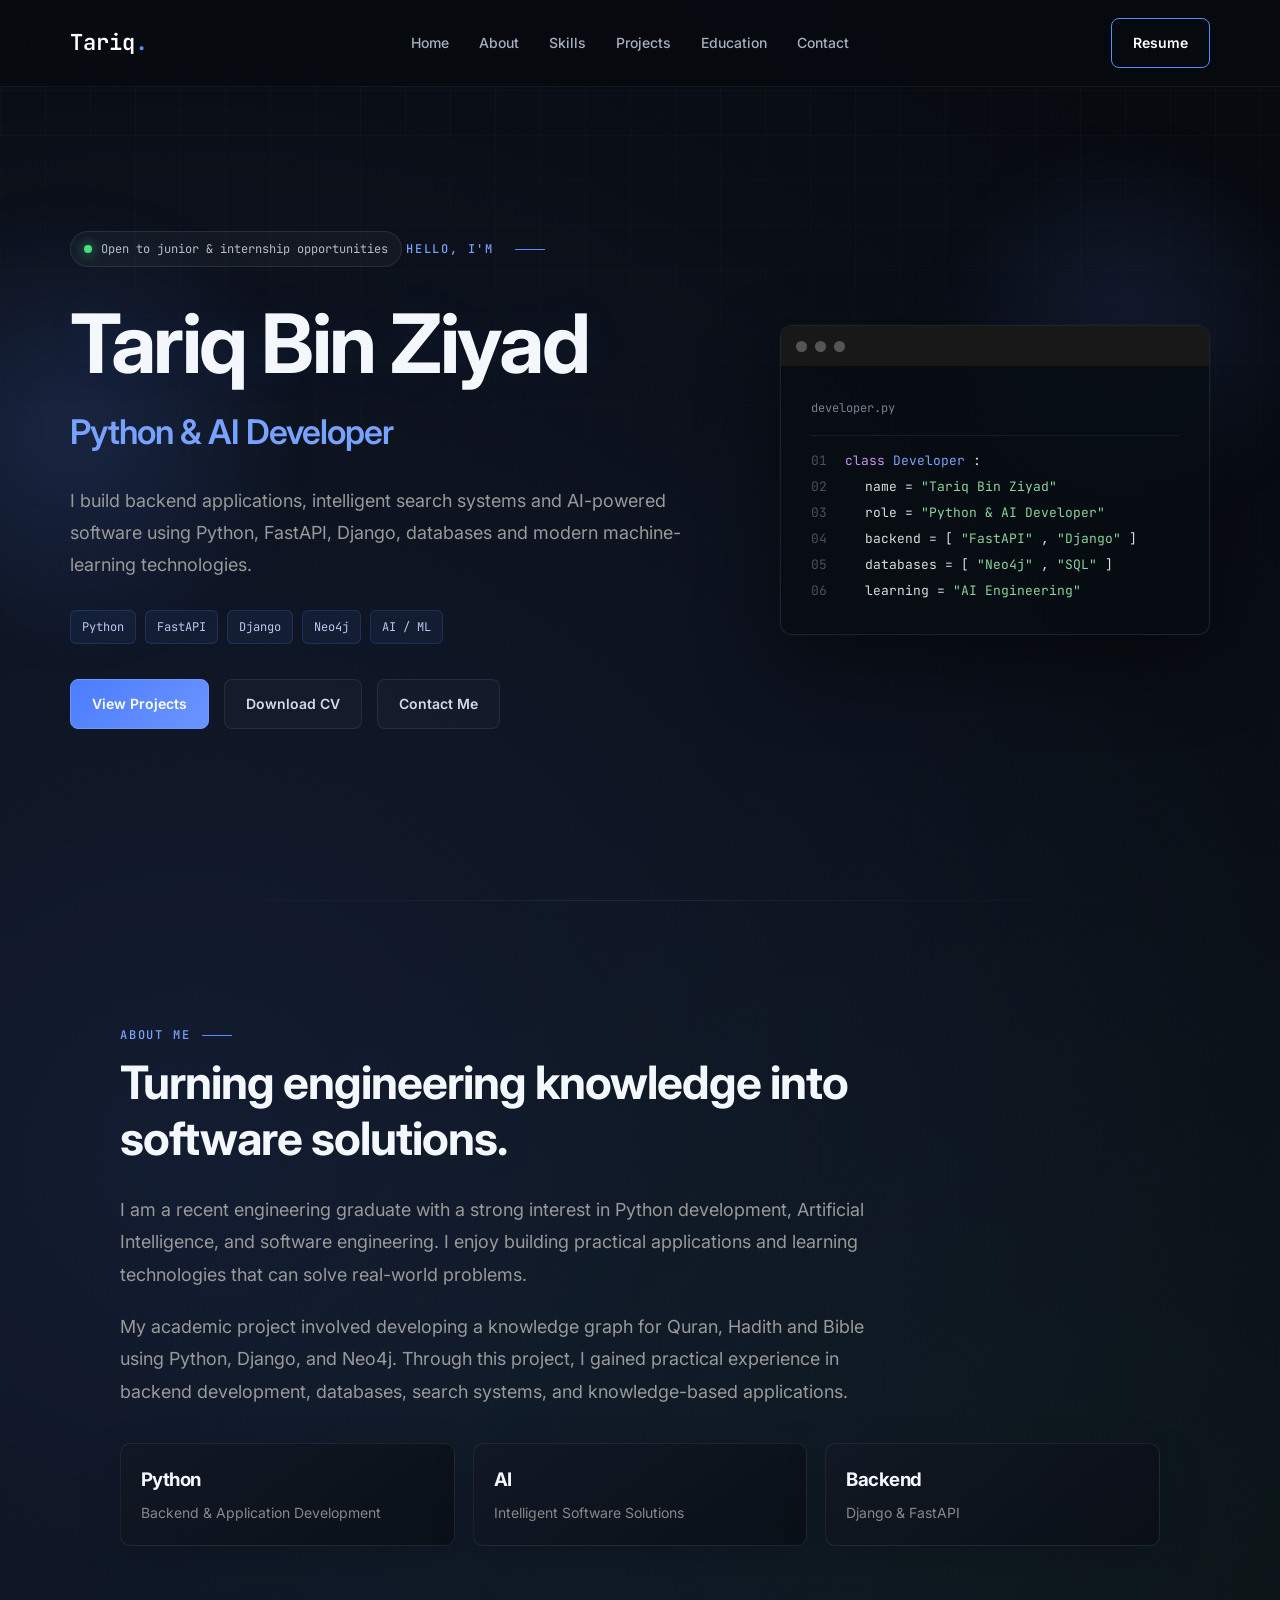
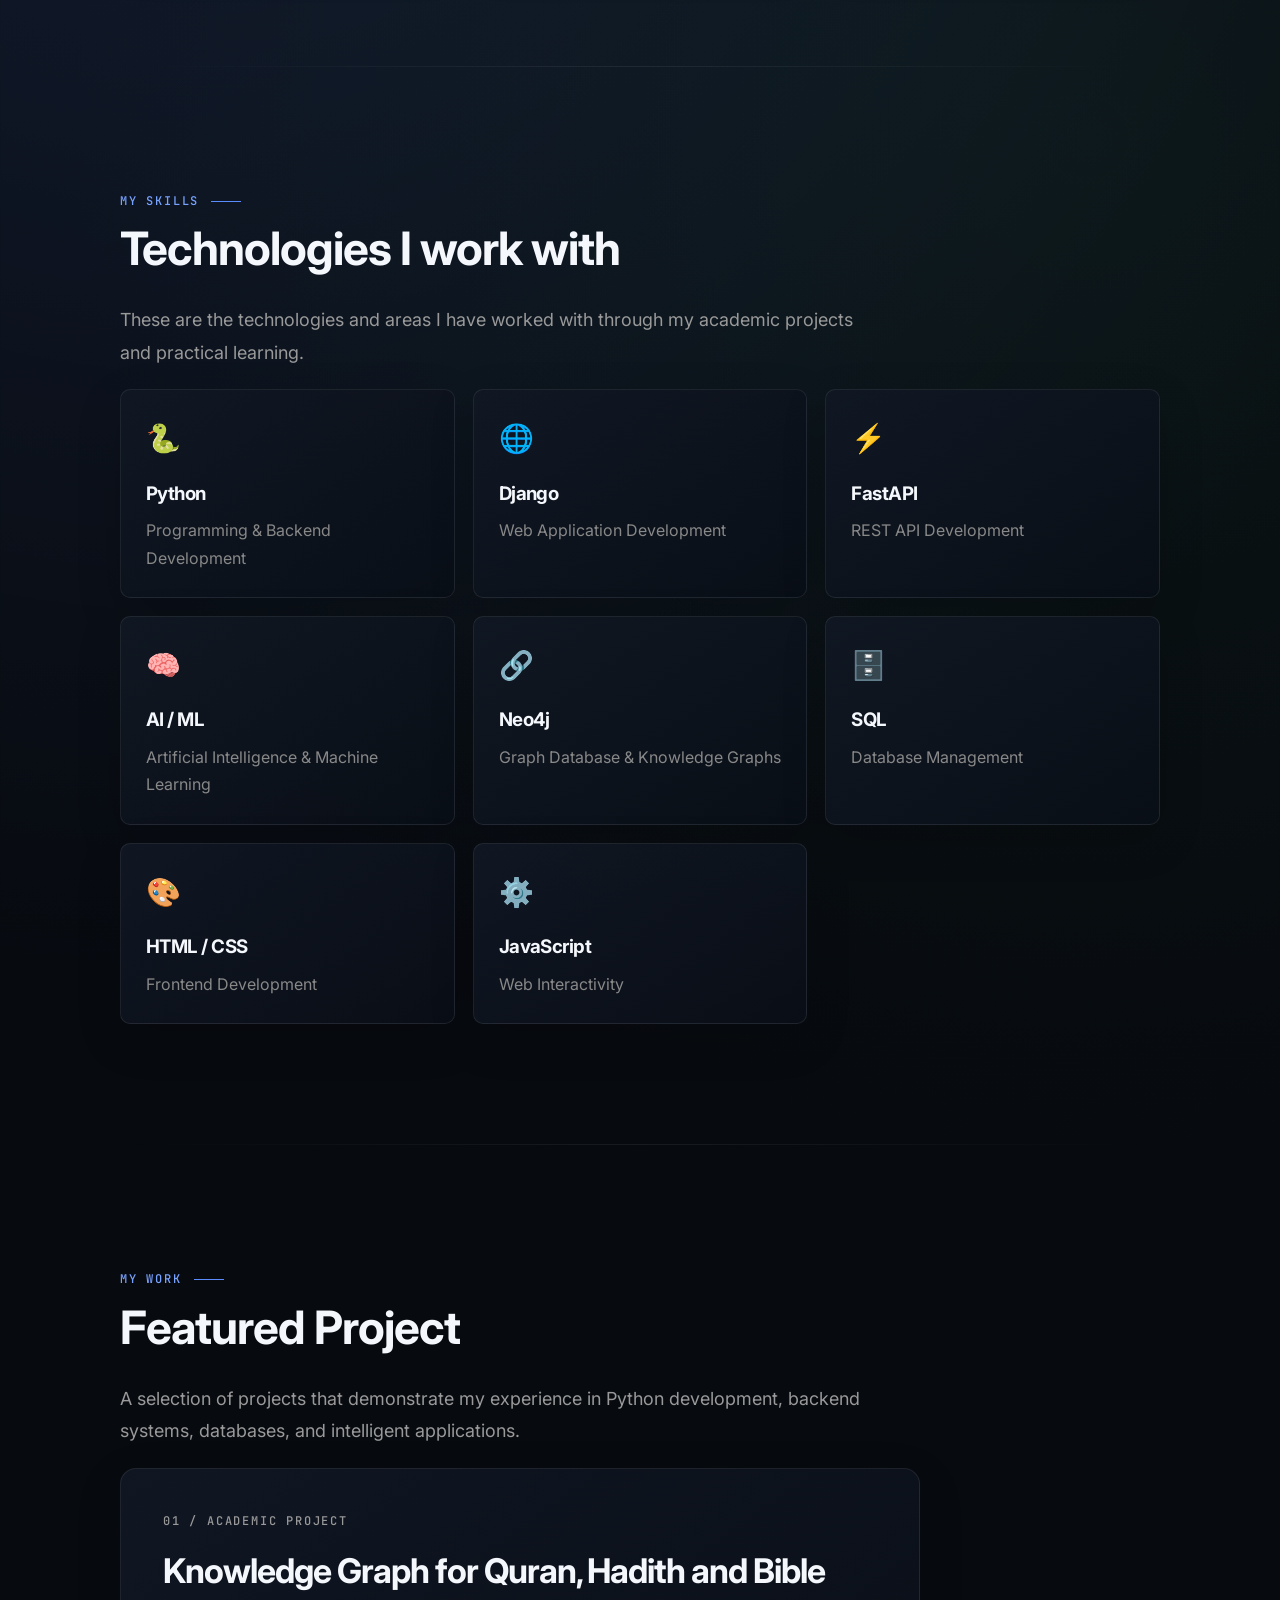
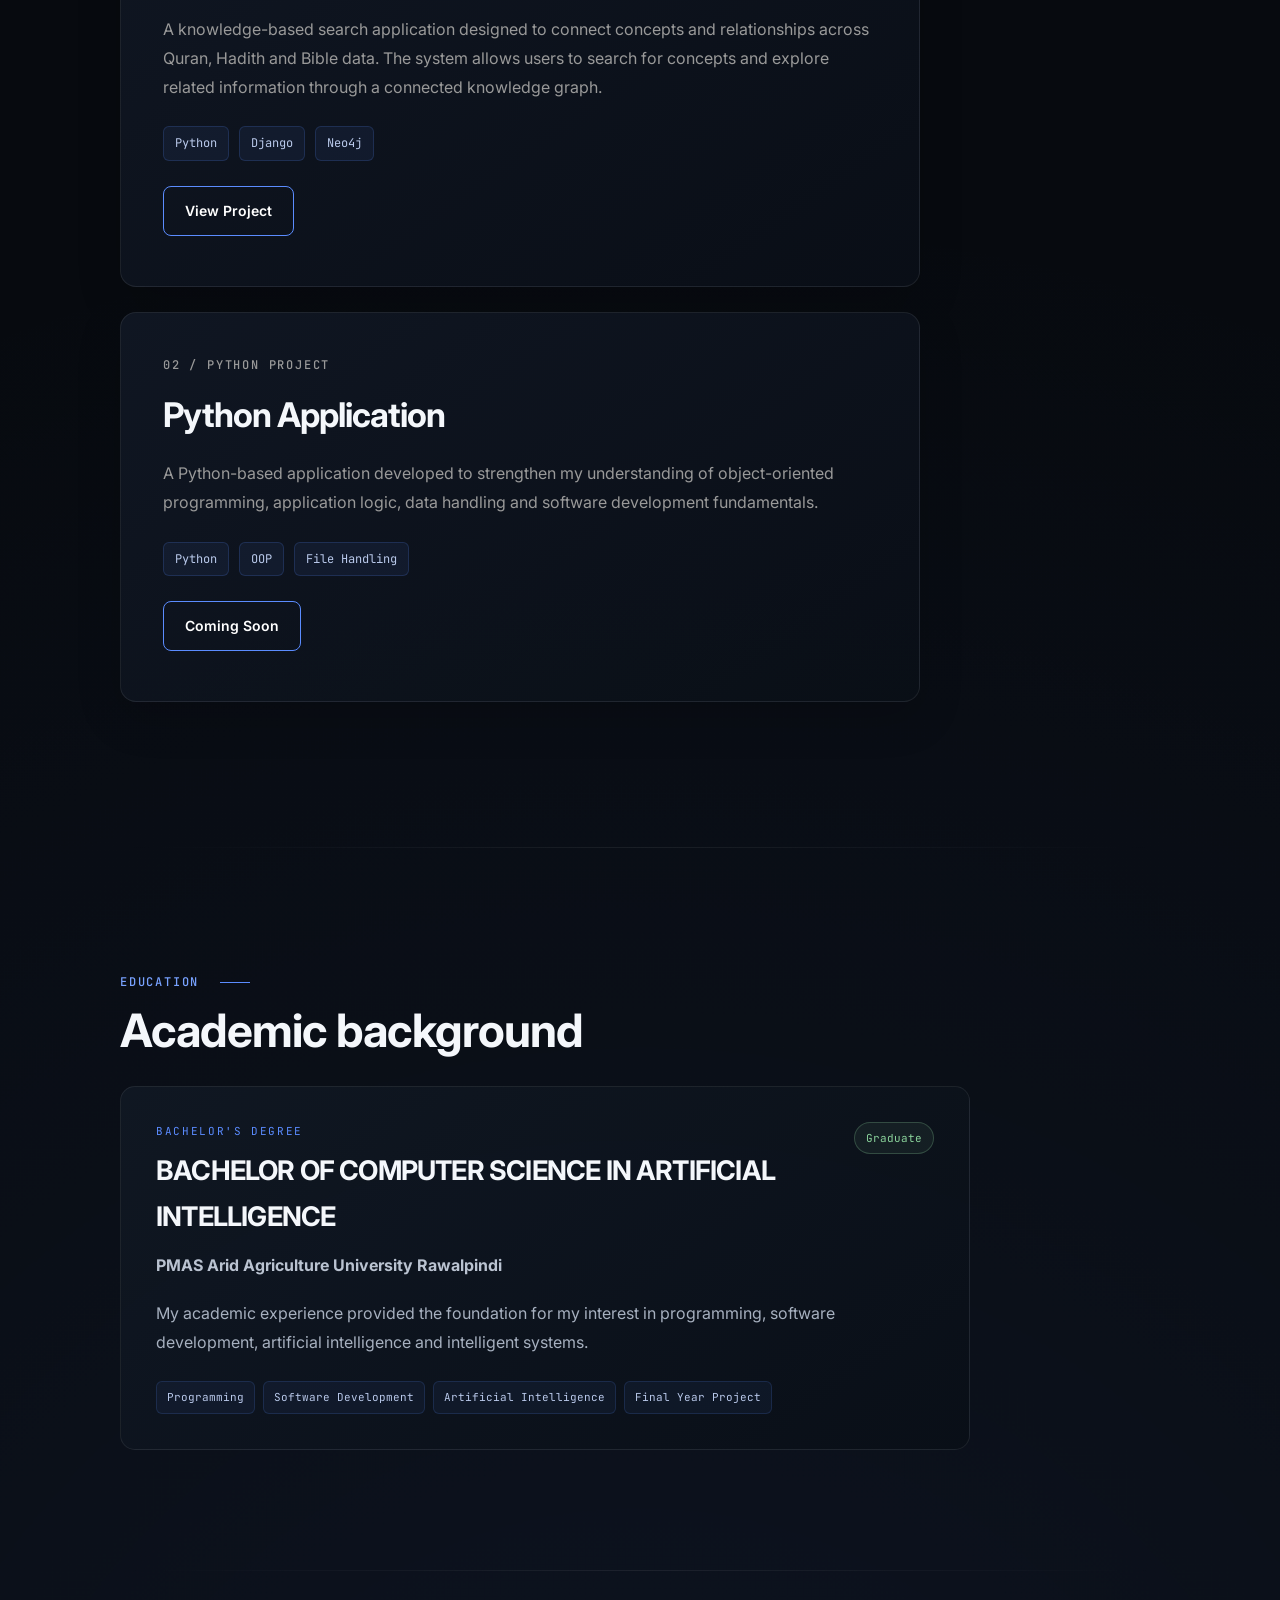
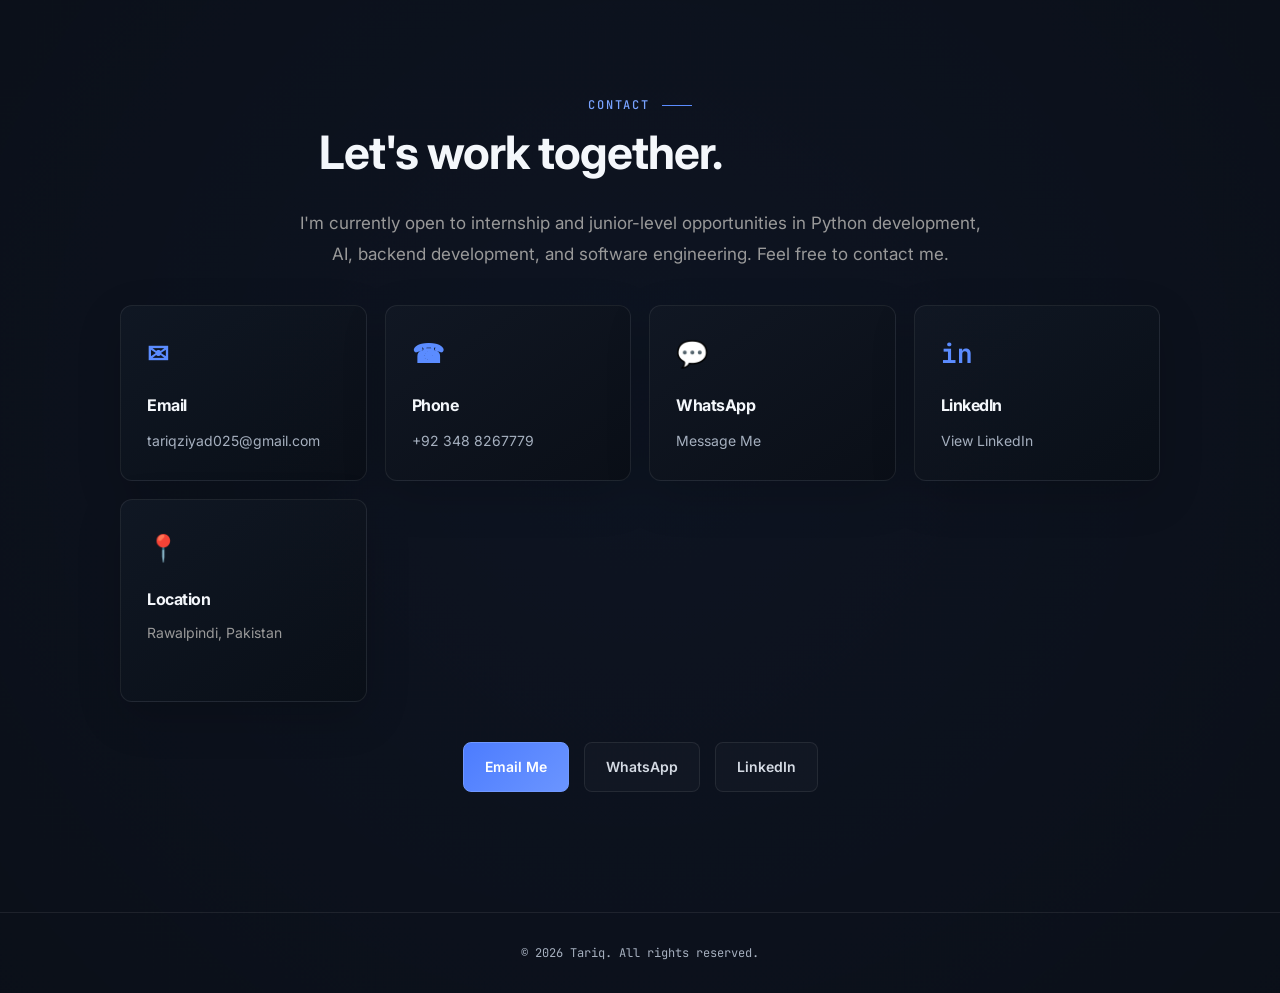
==== index.html @ c8dd40d9 "Add files via upload" ====
<!DOCTYPE html>
<html lang="en">

<head>

    <meta charset="UTF-8">

    <meta name="viewport" content="width=device-width, initial-scale=1.0">

    <title>
        Tariq Bin Ziyad | Python & AI Developer
    </title>

    <meta name="description"
        content="Portfolio of Tariq Bin Ziyad, a Python and AI developer focused on backend development, intelligent search systems, APIs and modern software solutions.">

    <meta name="keywords"
        content="Python Developer, AI Developer, FastAPI, Django, Neo4j, Machine Learning, Backend Developer">

    <meta name="author" content="Tariq Bin Ziyad">

    <link rel="icon" type="image/png" href="assets/images/ChatGPT Image Sep 21, 2026, 05_05_01 AM.png">


    <!-- Fonts -->

    <link rel="preconnect" href="https://fonts.googleapis.com">

    <link rel="preconnect" href="https://fonts.gstatic.com" crossorigin>

    <link
        href="https://fonts.googleapis.com/css2?family=Inter:wght@400;500;600;700;800&family=JetBrains+Mono:wght@400;500;600&display=swap"
        rel="stylesheet">


    <link rel="stylesheet" href="style.css">

</head>

<body>

    <!-- Navigation -->
    <header>

        <nav class="navbar">

            <a href="#home" class="logo">
                Tariq<span>.</span>
            </a>


            <ul class="nav-links">

                <li>
                    <a href="#home">Home</a>
                </li>

                <li>
                    <a href="#about">About</a>
                </li>

                <li>
                    <a href="#skills">Skills</a>
                </li>

                <li>
                    <a href="#projects">Projects</a>
                </li>

                <li>
                    <a href="#education">Education</a>
                </li>

                <li>
                    <a href="#contact">Contact</a>
                </li>

            </ul>


            <div class="nav-actions">

                <a href="assets/cv/Tariq Bin Ziyad Resume.pdf" class="nav-button desktop-cv" target="_blank">
                    Resume
                </a>


                <button class="menu-button" id="menuButton" aria-label="Open navigation menu">

                    <span></span>
                    <span></span>
                    <span></span>

                </button>

            </div>

        </nav>

    </header>


    <!-- Hero Section -->
    <!-- Hero Section -->
    <section id="home" class="hero">

        <!-- LEFT -->

        <div class="hero-content">

            <div class="availability-badge">

                <span class="status-dot"></span>

                Open to junior & internship opportunities

            </div>


            <p class="small-title">
                HELLO, I'M
            </p>


            <h1>
                Tariq Bin Ziyad
            </h1>


            <h2>
                Python & AI Developer
            </h2>


            <p class="hero-description">

                I build backend applications, intelligent search
                systems and AI-powered software using Python,
                FastAPI, Django, databases and modern
                machine-learning technologies.

            </p>


            <div class="hero-stack">

                <span>Python</span>

                <span>FastAPI</span>

                <span>Django</span>

                <span>Neo4j</span>

                <span>AI / ML</span>

            </div>


            <div class="hero-buttons">

                <a href="#projects" class="primary-button">
                    View Projects
                </a>


                <a href="assets/cv/Tariq Bin Ziyad Resume.pdf" target="_blank" class="secondary-button">
                    Download CV
                </a>


                <a href="#contact" class="secondary-button">
                    Contact Me
                </a>

            </div>

        </div>


        <!-- RIGHT -->

        <div class="hero-card">

            <div class="code-window">

                <div class="window-top">

                    <span></span>
                    <span></span>
                    <span></span>

                </div>


                <div class="code-content">

                    <div class="terminal-heading">
                        developer.py
                    </div>


                    <div class="code-line">

                        <span class="line-number">
                            01
                        </span>

                        <span>
                            <span class="purple">
                                class
                            </span>

                            <span class="blue">
                                Developer
                            </span>:
                        </span>

                    </div>


                    <div class="code-line">

                        <span class="line-number">
                            02
                        </span>

                        <span class="code-indent">

                            name =
                            <span class="green">
                                "Tariq Bin Ziyad"
                            </span>

                        </span>

                    </div>


                    <div class="code-line">

                        <span class="line-number">
                            03
                        </span>

                        <span class="code-indent">

                            role =
                            <span class="green">
                                "Python & AI Developer"
                            </span>

                        </span>

                    </div>


                    <div class="code-line">

                        <span class="line-number">
                            04
                        </span>

                        <span class="code-indent">

                            backend =
                            [
                            <span class="green">
                                "FastAPI"
                            </span>,
                            <span class="green">
                                "Django"
                            </span>
                            ]

                        </span>

                    </div>


                    <div class="code-line">

                        <span class="line-number">
                            05
                        </span>

                        <span class="code-indent">

                            databases =
                            [
                            <span class="green">
                                "Neo4j"
                            </span>,
                            <span class="green">
                                "SQL"
                            </span>
                            ]

                        </span>

                    </div>


                    <div class="code-line">

                        <span class="line-number">
                            06
                        </span>

                        <span class="code-indent">

                            learning =
                            <span class="green">
                                "AI Engineering"
                            </span>

                        </span>

                    </div>

                </div>

            </div>

        </div>

    </section>
    <!-- About Section -->
    <!-- About Section -->
    <section id="about" class="section">

        <p class="section-label">ABOUT ME</p>

        <h2 class="section-title">
            Turning engineering knowledge into software solutions.
        </h2>

        <p class="about-text">
            I am a recent engineering graduate with a strong interest in
            Python development, Artificial Intelligence, and software
            engineering. I enjoy building practical applications and
            learning technologies that can solve real-world problems.
        </p>

        <p class="about-text">
            My academic project involved developing a knowledge graph
            for Quran, Hadith and Bible using Python, Django, and Neo4j.
            Through this project, I gained practical experience in
            backend development, databases, search systems, and
            knowledge-based applications.
        </p>

        <div class="about-highlights">

            <div class="highlight">
                <h3>Python</h3>
                <p>Backend & Application Development</p>
            </div>

            <div class="highlight">
                <h3>AI</h3>
                <p>Intelligent Software Solutions</p>
            </div>

            <div class="highlight">
                <h3>Backend</h3>
                <p>Django & FastAPI</p>
            </div>

        </div>

    </section>

    <!-- Skills Section -->
    <!-- Skills Section -->
    <section id="skills" class="section">

        <p class="section-label">MY SKILLS</p>

        <h2 class="section-title">
            Technologies I work with
        </h2>

        <p class="about-text">
            These are the technologies and areas I have worked with
            through my academic projects and practical learning.
        </p>

        <div class="skills-container">

            <div class="skill-card">
                <div class="skill-icon">🐍</div>
                <h3>Python</h3>
                <p>Programming & Backend Development</p>
            </div>

            <div class="skill-card">
                <div class="skill-icon">🌐</div>
                <h3>Django</h3>
                <p>Web Application Development</p>
            </div>

            <div class="skill-card">
                <div class="skill-icon">⚡</div>
                <h3>FastAPI</h3>
                <p>REST API Development</p>
            </div>

            <div class="skill-card">
                <div class="skill-icon">🧠</div>
                <h3>AI / ML</h3>
                <p>Artificial Intelligence & Machine Learning</p>
            </div>

            <div class="skill-card">
                <div class="skill-icon">🔗</div>
                <h3>Neo4j</h3>
                <p>Graph Database & Knowledge Graphs</p>
            </div>

            <div class="skill-card">
                <div class="skill-icon">🗄️</div>
                <h3>SQL</h3>
                <p>Database Management</p>
            </div>

            <div class="skill-card">
                <div class="skill-icon">🎨</div>
                <h3>HTML / CSS</h3>
                <p>Frontend Development</p>
            </div>

            <div class="skill-card">
                <div class="skill-icon">⚙️</div>
                <h3>JavaScript</h3>
                <p>Web Interactivity</p>
            </div>

        </div>

    </section>

    <!-- Projects Section -->
    <!-- Projects Section -->
    <section id="projects" class="section">

        <p class="section-label">MY WORK</p>

        <h2 class="section-title">
            Featured Project
        </h2>

        <p class="about-text">
            A selection of projects that demonstrate my experience in
            Python development, backend systems, databases, and
            intelligent applications.
        </p>


        <!-- Project 01 -->
        <div class="project-card">

            <div class="project-info">

                <p class="project-number">01 / ACADEMIC PROJECT</p>

                <h3>
                    Knowledge Graph for Quran,
                    Hadith and Bible
                </h3>

                <p>
                    A knowledge-based search application designed to
                    connect concepts and relationships across Quran,
                    Hadith and Bible data. The system allows users to
                    search for concepts and explore related information
                    through a connected knowledge graph.
                </p>

                <div class="project-tech">

                    <span>Python</span>
                    <span>Django</span>
                    <span>Neo4j</span>

                </div>

                <div class="project-buttons">

                    <a href="knowledge-graph.html" class="project-link">
                        View Project
                    </a>

                </div>

            </div>

        </div>


        <!-- Project 02 -->
        <div class="project-card">

            <div class="project-info">

                <p class="project-number">
                    02 / PYTHON PROJECT
                </p>


                <h3>
                    Python Application
                </h3>


                <p>

                    A Python-based application developed to strengthen
                    my understanding of object-oriented programming,
                    application logic, data handling and software
                    development fundamentals.

                </p>


                <div class="project-tech">

                    <span>Python</span>

                    <span>OOP</span>

                    <span>File Handling</span>

                </div>


                <div class="project-buttons">

                    <a href="#" class="project-link">
                        Coming Soon
                    </a>

                </div>

            </div>

        </div>

    </section>
    <section id="education" class="section">

        <p class="section-label">
            EDUCATION
        </p>


        <h2 class="section-title">
            Academic background
        </h2>


        <div class="education-card">

            <div class="education-top">

                <div>

                    <p class="education-type">
                        BACHELOR'S DEGREE
                    </p>

                    <h3>
                        BACHELOR OF COMPUTER SCIENCE IN ARTIFICIAL INTELLIGENCE
                    </h3>

                </div>


                <span class="education-status">
                    Graduate
                </span>

            </div>


            <h4>
                PMAS Arid Agriculture University Rawalpindi
            </h4>


            <p>

                My academic experience provided the foundation
                for my interest in programming, software development,
                artificial intelligence and intelligent systems.

            </p>


            <div class="education-tags">

                <span>Programming</span>

                <span>Software Development</span>

                <span>Artificial Intelligence</span>

                <span>Final Year Project</span>

            </div>

        </div>

    </section>
    <!-- Contact Section -->
    <!-- =========================
     CONTACT SECTION
========================= -->

    <section id="contact" class="section contact-section">

        <p class="section-label">CONTACT</p>

        <h2 class="section-title">
            Let's work together.
        </h2>

        <p class="contact-intro">
            I'm currently open to internship and junior-level opportunities
            in Python development, AI, backend development, and software engineering.
            Feel free to contact me.
        </p>


        <div class="contact-grid">

            <!-- Email -->
            <div class="contact-card">

                <div class="contact-icon">✉</div>

                <h3>Email</h3>

                <a href="mailto:tariqziyad025@gmail.com">
                    tariqziyad025@gmail.com
                </a>

            </div>


            <!-- Phone -->
            <div class="contact-card">

                <div class="contact-icon">☎</div>

                <h3>Phone</h3>

                <a href="tel:+923488267779">
                    +92 348 8267779
                </a>

            </div>


            <!-- WhatsApp -->
            <div class="contact-card">

                <div class="contact-icon">💬</div>

                <h3>WhatsApp</h3>

                <a href="https://wa.me/923488267779" target="_blank" rel="noopener noreferrer">
                    Message Me
                </a>

            </div>


            <!-- LinkedIn -->
            <div class="contact-card">

                <div class="contact-icon">in</div>

                <h3>LinkedIn</h3>

                <a href="https://www.linkedin.com/in/tariq-bin-ziyad-a2261b283" target="_blank"
                    rel="noopener noreferrer">
                    View LinkedIn
                </a>

            </div>


            <!-- Location -->
            <div class="contact-card">

                <div class="contact-icon">📍</div>

                <h3>Location</h3>

                <p>
                    Rawalpindi, Pakistan
                </p>

            </div>

        </div>


        <div class="contact-buttons">

            <a href="mailto:tariqziyad025@gmail.com" class="primary-button">
                Email Me
            </a>


            <a href="https://wa.me/923488267779" target="_blank" rel="noopener noreferrer" class="secondary-button">
                WhatsApp
            </a>


            <a href="https://www.linkedin.com/in/tariq-bin-ziyad-a2261b283" target="_blank" rel="noopener noreferrer"
                class="secondary-button">
                LinkedIn
            </a>

        </div>

    </section>

    <!-- Footer -->
    <footer>
        <p>© 2026 Tariq. All rights reserved.</p>
    </footer>


    <script src="script.js"></script>

</body>

</html>
---- style.css ----
* {
    margin: 0;
    padding: 0;
    box-sizing: border-box;
}

html {
    scroll-behavior: smooth;
}

body {
    font-family: Arial, Helvetica, sans-serif;
    background: #080808;
    color: #ffffff;
    line-height: 1.6;
}


/* =========================
   NAVBAR
========================= */

header {
    width: 100%;
    position: fixed;
    top: 0;
    left: 0;
    z-index: 1000;
    background: rgba(8, 8, 8, 0.9);
    backdrop-filter: blur(10px);
}

.navbar {
    max-width: 1200px;
    margin: auto;
    padding: 20px 30px;

    display: flex;
    align-items: center;
    justify-content: space-between;
}

.logo {
    color: white;
    text-decoration: none;
    font-size: 25px;
    font-weight: bold;
}

.logo span {
    color: #5b8cff;
}

.nav-links {
    list-style: none;
    display: flex;
    gap: 30px;
}

.nav-links a {
    color: #bbbbbb;
    text-decoration: none;
    transition: 0.3s;
}

.nav-links a:hover {
    color: white;
}

.nav-button {
    text-decoration: none;
    color: white;
    border: 1px solid #5b8cff;
    padding: 9px 18px;
    border-radius: 6px;
}


/* =========================
   HERO
========================= */

.hero {
    min-height: 100vh;
    max-width: 1200px;
    margin: auto;

    padding: 150px 30px 80px;

    display: flex;
    align-items: center;
    justify-content: space-between;
    gap: 70px;
}

.hero-content {
    max-width: 600px;
}

.small-title {
    color: #5b8cff;
    font-size: 14px;
    letter-spacing: 3px;
    margin-bottom: 15px;
}

.hero h1 {
    font-size: 75px;
    line-height: 1;
    margin-bottom: 10px;
}

.hero h2 {
    font-size: 32px;
    color: #bbbbbb;
    margin-bottom: 25px;
}

.hero-description {
    color: #999999;
    font-size: 18px;
    max-width: 550px;
}

.hero-buttons {
    margin-top: 35px;
    display: flex;
    gap: 15px;
}

.primary-button,
.secondary-button {
    display: inline-block;
    text-decoration: none;
    padding: 12px 22px;
    border-radius: 6px;
    transition: 0.3s;
}

.primary-button {
    background: #5b8cff;
    color: white;
}

.primary-button:hover {
    transform: translateY(-3px);
}

.secondary-button {
    border: 1px solid #444;
    color: white;
}

.secondary-button:hover {
    border-color: #5b8cff;
}


/* =========================
   CODE CARD
========================= */

.hero-card {
    width: 430px;
}

.code-window {
    background: #111111;
    border: 1px solid #292929;
    border-radius: 12px;
    overflow: hidden;
    box-shadow: 0 20px 60px rgba(0, 0, 0, 0.5);
}

.window-top {
    height: 40px;
    background: #181818;

    display: flex;
    align-items: center;
    gap: 8px;
    padding-left: 15px;
}

.window-top span {
    width: 11px;
    height: 11px;
    border-radius: 50%;
    background: #555;
}

.code-content {
    padding: 30px;
    font-family: Consolas, monospace;
    font-size: 15px;
    color: #ddd;
}

.indent {
    margin-left: 25px;
}

.indent2 {
    margin-left: 50px;
}

.purple {
    color: #c084fc;
}

.green {
    color: #86efac;
}


/* =========================
   SECTIONS
========================= */

.section {
    max-width: 1000px;
    margin: auto;
    padding: 110px 30px;
}

.section-label {
    color: #5b8cff;
    font-size: 13px;
    letter-spacing: 3px;
    margin-bottom: 10px;
}

.section-title {
    font-size: 40px;
    margin-bottom: 25px;
}

.about-text {
    max-width: 750px;
    color: #999999;
    font-size: 18px;
}


/* =========================
   SKILLS
========================= */

.skills-container {
    display: grid;
    grid-template-columns: repeat(3, 1fr);
    gap: 18px;
}

.skill-card {
    background: #111111;
    border: 1px solid #252525;
    padding: 25px;
    border-radius: 10px;
    transition: 0.3s;
}

.skill-card:hover {
    transform: translateY(-5px);
    border-color: #5b8cff;
}

.skill-card h3 {
    margin-bottom: 8px;
}

.skill-card p {
    color: #888888;
}


/* =========================
   PROJECT
========================= */

.project-card {
    background: #111111;
    border: 1px solid #292929;
    border-radius: 12px;
    padding: 40px;
    max-width: 800px;
}

.project-number {
    color: #5b8cff;
    font-size: 14px;
}

.project-card h3 {
    font-size: 30px;
    margin: 10px 0 15px;
}

.project-card p {
    color: #999999;
}

.project-tech {
    margin-top: 25px;
    display: flex;
    gap: 10px;
    flex-wrap: wrap;
}

.project-tech span {
    border: 1px solid #333;
    padding: 5px 12px;
    border-radius: 20px;
    font-size: 13px;
    color: #bbb;
}


/* =========================
   CONTACT
========================= */

.contact-section {
    text-align: center;
}

.contact-section p:not(.section-label) {
    color: #999999;
    margin-bottom: 30px;
}


/* =========================
   FOOTER
========================= */

footer {
    text-align: center;
    padding: 30px;
    border-top: 1px solid #222;
    color: #666;
}


/* =========================
   MOBILE
========================= */

@media (max-width: 800px) {

    .nav-links {
        display: none;
    }

    .hero {
        flex-direction: column;
        text-align: center;
    }

    .hero-buttons {
        justify-content: center;
    }

    .hero h1 {
        font-size: 55px;
    }

    .hero h2 {
        font-size: 25px;
    }

    .hero-card {
        width: 100%;
        max-width: 430px;
    }

    .skills-container {
        grid-template-columns: 1fr;
    }

    .section-title {
        font-size: 32px;
    }
}

/* =========================
   ABOUT HIGHLIGHTS
========================= */

.about-text {
    margin-bottom: 20px;
}

.about-highlights {
    display: grid;
    grid-template-columns: repeat(3, 1fr);
    gap: 18px;
    margin-top: 35px;
}

.highlight {
    padding: 20px;
    background: #111111;
    border: 1px solid #252525;
    border-radius: 10px;
}

.highlight h3 {
    margin-bottom: 5px;
}

.highlight p {
    color: #888888;
    font-size: 14px;
}


/* Mobile */

@media (max-width: 800px) {

    .about-highlights {
        grid-template-columns: 1fr;
    }

}

/* =========================
   SKILL ICON
========================= */

.skill-icon {
    font-size: 28px;
    margin-bottom: 15px;
}

/* =========================
   PROJECT BUTTONS
========================= */

.project-buttons {
    margin-top: 25px;
}

.project-link {
    display: inline-block;
    text-decoration: none;
    color: white;
    border: 1px solid #5b8cff;
    padding: 9px 18px;
    border-radius: 6px;
    transition: 0.3s;
}

.project-link:hover {
    background: #5b8cff;
}

.project-card {
    margin-bottom: 25px;
}

/* =========================
   FIGMA PROJECT
========================= */

.figma-project {
    margin-top: 35px;
}

.figma-preview {
    width: 100%;
    margin-top: 35px;
    background: #0c0c0c;
    border: 1px solid #292929;
    border-radius: 16px;
    padding: 12px;
    overflow: hidden;
}

.figma-preview iframe {
    width: 100%;
    height: 650px;
    border: none;
    border-radius: 12px;
    background: #111;
}

.figma-project .project-link {
    display: inline-block;
    margin-top: 25px;
}


/* Tablet */

@media (max-width: 900px) {

    .figma-preview iframe {
        height: 550px;
    }

}


/* Mobile */

@media (max-width: 600px) {

    .figma-preview {
        padding: 6px;
    }

    .figma-preview iframe {
        height: 500px;
    }

}

/* ==========================================================
   KNOWLEDGE GRAPH PROJECT DETAIL PAGE
========================================================== */


/* =========================
   PROJECT HERO
========================= */

.project-detail-hero {
    min-height: 80vh;

    display: flex;
    align-items: center;

    padding: 150px 30px 80px;

    background:
        radial-gradient(circle at 80% 20%,
            rgba(91, 140, 255, 0.12),
            transparent 35%);
}


.project-detail-container {
    width: 100%;
    max-width: 1100px;
    margin: auto;
}


.project-detail-hero h1 {
    max-width: 900px;

    font-size: clamp(45px, 7vw, 80px);

    line-height: 1.05;

    margin-bottom: 25px;
}


.project-detail-hero h1 span {
    color: #5b8cff;
}


.project-hero-description {
    max-width: 750px;

    color: #999;

    font-size: 19px;

    margin-bottom: 30px;
}


.project-hero-tech {
    margin-bottom: 35px;
}



/* =========================
   PROJECT SECTIONS
========================= */

.project-detail-section {
    max-width: 1100px;
}


.project-description p {
    color: #aaa;

    font-size: 17px;

    margin-bottom: 20px;
}


.project-description strong {
    color: white;
}



/* =========================
   OVERVIEW
========================= */

.project-overview-grid {

    display: grid;

    grid-template-columns: 1.5fr 1fr;

    gap: 60px;

    align-items: start;
}


.project-stat-container {

    display: grid;

    grid-template-columns: repeat(2, 1fr);

    gap: 15px;
}


.project-stat {

    background: #111;

    border: 1px solid #292929;

    border-radius: 12px;

    padding: 25px;

    text-align: center;
}


.project-stat h3 {

    color: #5b8cff;

    font-size: 26px;

    margin-bottom: 5px;
}


.project-stat p {

    color: #888;

    font-size: 13px;
}



/* =========================
   PROBLEM
========================= */

.problem-card {

    max-width: 850px;

    padding: 35px;

    background: #111;

    border-left: 3px solid #5b8cff;

    border-radius: 10px;
}


.problem-card p {

    color: #aaa;

    font-size: 18px;

    line-height: 1.8;
}



/* =========================
   FEATURES
========================= */

.feature-grid {

    display: grid;

    grid-template-columns: repeat(3, 1fr);

    gap: 20px;
}


.feature-card {

    min-height: 210px;

    padding: 25px;

    border-radius: 12px;

    background: #111;

    border: 1px solid #292929;

    transition: 0.3s;
}


.feature-card:hover {

    transform: translateY(-5px);

    border-color: #5b8cff;
}


.feature-number {

    color: #5b8cff;

    font-size: 13px;

    letter-spacing: 2px;

    margin-bottom: 25px;
}


.feature-card h3 {

    margin-bottom: 10px;

    font-size: 20px;
}


.feature-card p {

    color: #888;

    font-size: 15px;
}



/* =========================
   WORKFLOW
========================= */

.workflow {

    max-width: 750px;

    margin-top: 40px;
}


.workflow-item {

    display: flex;

    gap: 25px;

    align-items: flex-start;

    padding: 25px;

    border-radius: 12px;

    background: #111;

    border: 1px solid #292929;
}


.workflow-item>span {

    color: #5b8cff;

    font-family: Consolas, monospace;

    font-size: 15px;
}


.workflow-item h3 {

    margin-bottom: 6px;
}


.workflow-item p {

    color: #888;
}


.workflow-arrow {

    padding: 10px 0;

    margin-left: 32px;

    color: #5b8cff;

    font-size: 25px;
}



/* =========================
   TECHNOLOGY
========================= */

.technology-grid {

    display: grid;

    grid-template-columns: repeat(4, 1fr);

    gap: 15px;
}


.technology-card {

    padding: 25px;

    border-radius: 10px;

    background: #111;

    border: 1px solid #292929;

    transition: 0.3s;
}


.technology-card:hover {

    border-color: #5b8cff;

    transform: translateY(-4px);
}


.technology-card h3 {

    margin-bottom: 8px;
}


.technology-card p {

    color: #777;

    font-size: 14px;
}



/* =========================
   ARCHITECTURE
========================= */

.architecture-container {

    max-width: 850px;

    margin-top: 40px;

    text-align: center;
}


.architecture-box {

    background: #111;

    border: 1px solid #292929;

    border-radius: 12px;

    padding: 25px;
}


.architecture-box small {

    color: #5b8cff;

    letter-spacing: 2px;
}


.architecture-box h3 {

    margin-top: 5px;
}


.architecture-arrow {

    font-size: 28px;

    color: #5b8cff;

    padding: 12px;
}


.architecture-databases {

    display: grid;

    grid-template-columns: repeat(3, 1fr);

    gap: 15px;
}



/* =========================
   FIGMA PROTOTYPE
========================= */

.prototype-description {

    color: #888;

    margin-bottom: 30px;
}


.figma-preview {

    width: 100%;

    padding: 10px;

    border-radius: 16px;

    background: #111;

    border: 1px solid #292929;

    overflow: hidden;
}


.figma-preview iframe {

    width: 100%;

    height: 700px;

    border: none;

    border-radius: 10px;

    background: #080808;
}


.prototype-button-container {

    margin-top: 30px;

    text-align: center;
}



/* =========================
   ROLE
========================= */

.role-container {

    display: grid;

    grid-template-columns: repeat(2, 1fr);

    gap: 15px;

    max-width: 800px;
}


.role-item {

    padding: 18px 20px;

    border-radius: 8px;

    background: #111;

    border: 1px solid #292929;

    color: #aaa;

    transition: 0.3s;
}


.role-item:hover {

    color: white;

    border-color: #5b8cff;
}



/* =========================
   BOTTOM SECTION
========================= */

.project-bottom {

    max-width: 900px;

    margin: auto;

    padding: 130px 30px;

    text-align: center;
}


.project-bottom p {

    color: #888;

    margin-bottom: 10px;
}


.project-bottom h2 {

    font-size: 45px;

    margin-bottom: 30px;
}



/* =========================
   TABLET
========================= */

@media (max-width: 900px) {

    .project-overview-grid {

        grid-template-columns: 1fr;
    }


    .feature-grid {

        grid-template-columns: repeat(2, 1fr);
    }


    .technology-grid {

        grid-template-columns: repeat(2, 1fr);
    }


    .figma-preview iframe {

        height: 600px;
    }

}



/* =========================
   MOBILE
========================= */

@media (max-width: 600px) {

    .project-detail-hero {

        padding-top: 130px;
    }


    .project-detail-hero h1 {

        font-size: 43px;
    }


    .project-hero-description {

        font-size: 16px;
    }


    .project-stat-container {

        grid-template-columns: 1fr 1fr;
    }


    .feature-grid {

        grid-template-columns: 1fr;
    }


    .technology-grid {

        grid-template-columns: 1fr;
    }


    .architecture-databases {

        grid-template-columns: 1fr;
    }


    .role-container {

        grid-template-columns: 1fr;
    }


    .figma-preview {

        padding: 5px;
    }


    .figma-preview iframe {

        height: 520px;
    }


    .project-bottom h2 {

        font-size: 34px;
    }

}

/* =========================
   CONTACT SECTION
========================= */

.contact-section {
    text-align: center;
}

.contact-intro {
    max-width: 700px;
    margin: 0 auto 45px;

    color: #999;
    font-size: 17px;
    line-height: 1.8;
}


.contact-grid {
    display: grid;

    grid-template-columns:
        repeat(auto-fit, minmax(200px, 1fr));

    gap: 18px;

    margin-top: 35px;
}


.contact-card {
    background: #111111;

    border: 1px solid #292929;

    padding: 28px 20px;

    border-radius: 12px;

    transition: 0.3s;
}


.contact-card:hover {
    transform: translateY(-5px);

    border-color: #5b8cff;
}


.contact-icon {
    font-size: 26px;

    margin-bottom: 15px;

    color: #5b8cff;

    font-weight: bold;
}


.contact-card h3 {
    margin-bottom: 10px;
}


.contact-card a {
    color: #999;

    text-decoration: none;

    word-break: break-word;

    transition: 0.3s;
}


.contact-card a:hover {
    color: #5b8cff;
}


.contact-card p {
    color: #999;
}


.contact-buttons {
    margin-top: 40px;

    display: flex;

    justify-content: center;

    flex-wrap: wrap;

    gap: 15px;
}


/* Mobile */

@media (max-width: 600px) {

    .contact-grid {
        grid-template-columns: 1fr;
    }


    .contact-buttons {
        flex-direction: column;

        align-items: center;
    }


    .contact-buttons a {
        width: 100%;

        max-width: 280px;
    }

}

/* ==========================================================
   PROFESSIONAL ANIMATIONS & POLISH
========================================================== */

:root {
    --primary: #5b8cff;
    --primary-soft: rgba(91, 140, 255, 0.12);
    --bg: #080808;
    --card-bg: #111111;
    --text-main: #ffffff;
    --text-muted: #a3a3a3;
    --border: #292929;
}


/* =========================
   BETTER TEXT READABILITY
========================= */

body {
    background:
        radial-gradient(circle at 80% 5%,
            rgba(91, 140, 255, 0.08),
            transparent 25%),
        #080808;

    color: var(--text-main);

    -webkit-font-smoothing: antialiased;
    text-rendering: optimizeLegibility;
}

p {
    color: var(--text-muted);
}

.section-title {
    line-height: 1.2;
    letter-spacing: -1px;
}

.hero-description,
.about-text,
.contact-intro,
.project-hero-description,
.prototype-description {
    line-height: 1.8;
}


/* =========================
   NAVBAR ANIMATION
========================= */

header {
    transition:
        background 0.3s ease,
        box-shadow 0.3s ease;
}

header.scrolled {
    background: rgba(8, 8, 8, 0.92);

    box-shadow:
        0 8px 30px rgba(0, 0, 0, 0.35);
}

.nav-links a {
    position: relative;
}

.nav-links a::after {
    content: "";

    position: absolute;

    left: 0;
    bottom: -6px;

    width: 0;
    height: 2px;

    background: var(--primary);

    transition: width 0.3s ease;
}

.nav-links a:hover::after {
    width: 100%;
}


/* =========================
   BUTTON ANIMATION
========================= */

.primary-button,
.secondary-button,
.project-link,
.nav-button {
    position: relative;

    overflow: hidden;

    transition:
        transform 0.25s ease,
        box-shadow 0.25s ease,
        background 0.25s ease,
        border-color 0.25s ease;
}

.primary-button:hover,
.project-link:hover {
    transform: translateY(-3px);

    box-shadow:
        0 10px 28px rgba(91, 140, 255, 0.25);
}

.secondary-button:hover,
.nav-button:hover {
    transform: translateY(-3px);

    border-color: var(--primary);

    box-shadow:
        0 8px 24px rgba(91, 140, 255, 0.12);
}


/* subtle button shine */

.primary-button::before {
    content: "";

    position: absolute;

    top: 0;
    left: -120%;

    width: 100%;
    height: 100%;

    background:
        linear-gradient(120deg,
            transparent,
            rgba(255, 255, 255, 0.22),
            transparent);

    transition: left 0.55s ease;
}

.primary-button:hover::before {
    left: 120%;
}


/* =========================
   HERO ANIMATION
========================= */

.hero-content {
    animation: heroContentIn 0.8s ease forwards;
}

.hero-card {
    animation: heroCardIn 0.9s ease forwards;
}

@keyframes heroContentIn {

    from {
        opacity: 0;
        transform: translateY(30px);
    }

    to {
        opacity: 1;
        transform: translateY(0);
    }
}

@keyframes heroCardIn {

    from {
        opacity: 0;
        transform:
            translateY(30px) scale(0.97);
    }

    to {
        opacity: 1;
        transform:
            translateY(0) scale(1);
    }
}


/* code card floating effect */

.code-window {
    animation: codeFloat 5s ease-in-out infinite;
}

@keyframes codeFloat {

    0%,
    100% {
        transform: translateY(0);
    }

    50% {
        transform: translateY(-8px);
    }

}


/* =========================
   HERO TITLE ACCENT
========================= */

.hero h1,
.project-detail-hero h1 {
    text-shadow:
        0 0 40px rgba(91, 140, 255, 0.08);
}

.small-title,
.section-label {
    position: relative;
    display: inline-block;
}

.small-title::after,
.section-label::after {

    content: "";

    display: inline-block;

    width: 30px;
    height: 1px;

    background: var(--primary);

    margin-left: 12px;

    vertical-align: middle;
}


/* =========================
   SCROLL REVEAL
========================= */

.reveal {
    opacity: 0;

    transform: translateY(35px);

    transition:
        opacity 0.7s ease,
        transform 0.7s ease;
}

.reveal.visible {
    opacity: 1;

    transform: translateY(0);
}


/* directions */

.reveal-left {
    opacity: 0;

    transform: translateX(-35px);

    transition:
        opacity 0.7s ease,
        transform 0.7s ease;
}

.reveal-right {
    opacity: 0;

    transform: translateX(35px);

    transition:
        opacity 0.7s ease,
        transform 0.7s ease;
}

.reveal-left.visible,
.reveal-right.visible {

    opacity: 1;

    transform: translateX(0);
}


/* =========================
   PROFESSIONAL CARDS
========================= */

.skill-card,
.project-card,
.contact-card,
.feature-card,
.technology-card,
.project-stat,
.architecture-box,
.role-item,
.highlight,
.workflow-item {

    transition:
        transform 0.3s ease,
        border-color 0.3s ease,
        box-shadow 0.3s ease,
        background 0.3s ease;
}

.skill-card:hover,
.contact-card:hover,
.feature-card:hover,
.technology-card:hover,
.project-stat:hover,
.highlight:hover,
.role-item:hover {

    transform: translateY(-6px);

    border-color: rgba(91, 140, 255, 0.65);

    box-shadow:
        0 16px 40px rgba(0, 0, 0, 0.28);
}


/* =========================
   PROJECT CARD
========================= */

.project-card {
    position: relative;
    overflow: hidden;
}

.project-card::before {

    content: "";

    position: absolute;

    top: 0;
    left: 0;

    width: 3px;
    height: 0;

    background: var(--primary);

    transition: height 0.4s ease;
}

.project-card:hover::before {
    height: 100%;
}

.project-card:hover {
    border-color: rgba(91, 140, 255, 0.5);

    box-shadow:
        0 20px 50px rgba(0, 0, 0, 0.3);
}


/* =========================
   FIGMA FRAME
========================= */

.figma-preview {
    transition:
        transform 0.35s ease,
        border-color 0.35s ease,
        box-shadow 0.35s ease;
}

.figma-preview:hover {
    border-color: rgba(91, 140, 255, 0.55);

    box-shadow:
        0 20px 55px rgba(0, 0, 0, 0.35);
}


/* =========================
   SKILL ICON ANIMATION
========================= */

.skill-icon {
    display: inline-block;

    transition:
        transform 0.3s ease;
}

.skill-card:hover .skill-icon {

    transform:
        translateY(-4px) scale(1.1);
}


/* =========================
   CONTACT
========================= */

.contact-card a {
    transition: color 0.25s ease;
}

.contact-card:hover .contact-icon {

    transform: scale(1.08);
}

.contact-icon {
    transition: transform 0.3s ease;
}


/* =========================
   SECTION DIVIDER
========================= */

.section {
    position: relative;
}

.section::before {

    content: "";

    position: absolute;

    top: 0;
    left: 30px;
    right: 30px;

    height: 1px;

    background:
        linear-gradient(90deg,
            transparent,
            rgba(255, 255, 255, 0.07),
            transparent);
}


/* =========================
   SELECTION
========================= */

::selection {
    background: var(--primary);
    color: white;
}


/* =========================
   SCROLLBAR
========================= */

::-webkit-scrollbar {
    width: 9px;
}

::-webkit-scrollbar-track {
    background: #080808;
}

::-webkit-scrollbar-thumb {
    background: #262626;
    border-radius: 20px;
}

::-webkit-scrollbar-thumb:hover {
    background: #5b8cff;
}


/* =========================
   ACCESSIBILITY / READABILITY
========================= */

a:focus-visible,
button:focus-visible {

    outline: 2px solid var(--primary);

    outline-offset: 4px;
}


/* Disable animations for users
   who prefer reduced motion */

@media (prefers-reduced-motion: reduce) {

    *,
    *::before,
    *::after {

        animation-duration: 0.01ms !important;

        animation-iteration-count: 1 !important;

        transition-duration: 0.01ms !important;

        scroll-behavior: auto !important;
    }

}


/* =========================
   MOBILE
========================= */

@media (max-width: 600px) {

    .reveal,
    .reveal-left,
    .reveal-right {

        transform: translateY(20px);
    }

    .hero h1 {
        letter-spacing: -1px;
    }

}

/* =========================================================
   PROFESSIONAL DEVELOPER THEME
========================================================= */

:root {

    --bg-main: #070a0f;
    --bg-secondary: #0b1018;

    --card: rgba(15, 22, 33, 0.78);
    --card-solid: #0f1621;

    --text: #f4f7fb;
    --text-secondary: #a6b0bf;

    --accent: #5b8cff;
    --accent-light: #78a2ff;

    --border: rgba(255, 255, 255, 0.08);

    --font-main: "Inter", sans-serif;
    --font-code: "JetBrains Mono", monospace;

}


/* =========================
   GLOBAL
========================= */

html {
    scroll-behavior: smooth;
}

body {

    font-family: var(--font-main);

    background:
        radial-gradient(circle at 80% 5%,
            rgba(91, 140, 255, 0.09),
            transparent 28%),

        linear-gradient(rgba(255, 255, 255, 0.018) 1px,
            transparent 1px),

        linear-gradient(90deg,
            rgba(255, 255, 255, 0.018) 1px,
            transparent 1px),

        var(--bg-main);

    background-size:
        auto,
        45px 45px,
        45px 45px,
        auto;

    color: var(--text);

    font-size: 16px;

    line-height: 1.7;

    -webkit-font-smoothing: antialiased;
}


h1,
h2,
h3 {

    color: var(--text);

    font-weight: 700;

    letter-spacing: -0.03em;
}


p {

    color: var(--text-secondary);
}



/* =========================
   NAVBAR
========================= */

header {

    background: rgba(7, 10, 15, 0.78);

    backdrop-filter: blur(18px);

    border-bottom:
        1px solid rgba(255, 255, 255, 0.05);
}


.navbar {

    max-width: 1200px;

    padding:
        18px 30px;
}


.logo {

    font-family:
        var(--font-code);

    font-size: 22px;

    font-weight: 600;
}


.logo span {

    color: var(--accent);
}


.nav-links a {

    font-size: 14px;

    font-weight: 500;

    color: var(--text-secondary);
}


.nav-links a:hover {

    color: white;
}



/* =========================
   HERO
========================= */

.hero {

    min-height: 100vh;

    max-width: 1200px;

    padding:
        160px 30px 100px;
}


.hero-content {

    max-width: 660px;
}


.hero h1 {

    font-size:
        clamp(52px, 7vw, 82px);

    line-height: 0.98;

    margin:
        12px 0 18px;
}


.hero h2 {

    font-size:
        clamp(23px, 3vw, 34px);

    color: var(--accent-light);

    font-weight: 600;

    margin-bottom: 24px;
}


.hero-description {

    max-width: 620px;

    font-size: 18px;

    line-height: 1.8;
}



/* =========================
   STATUS BADGE
========================= */

.availability-badge {

    display: inline-flex;

    align-items: center;

    gap: 9px;

    padding:
        7px 13px;

    margin-bottom: 25px;

    border-radius: 999px;

    border:
        1px solid rgba(255, 255, 255, 0.09);

    background:
        rgba(255, 255, 255, 0.035);

    color: #b5becc;

    font-family:
        var(--font-code);

    font-size: 12px;
}


.status-dot {

    width: 8px;

    height: 8px;

    background: #4ade80;

    border-radius: 50%;

    box-shadow:
        0 0 12px rgba(74, 222, 128, .8);

    animation:
        statusPulse 2s infinite;
}


@keyframes statusPulse {

    50% {

        opacity: .45;

        box-shadow:
            0 0 3px rgba(74, 222, 128, .4);

    }

}



/* =========================
   TECHNOLOGY PILLS
========================= */

.hero-stack {

    display: flex;

    flex-wrap: wrap;

    gap: 9px;

    margin-top: 28px;
}


.hero-stack span,
.project-tech span {

    font-family:
        var(--font-code);

    font-size: 12px;

    color: #b9c9eb;

    padding:
        6px 11px;

    background:
        rgba(91, 140, 255, .07);

    border:
        1px solid rgba(91, 140, 255, .18);

    border-radius: 6px;
}



/* =========================
   LABELS
========================= */

.small-title,
.section-label,
.project-number {

    font-family:
        var(--font-code);

    color:
        var(--accent-light);

    font-size: 12px;

    font-weight: 500;

    letter-spacing: 0.15em;
}



/* =========================
   BUTTONS
========================= */

.primary-button,
.secondary-button,
.project-link,
.nav-button {

    font-family: var(--font-main);

    font-size: 14px;

    font-weight: 600;

    border-radius: 8px;

    padding:
        12px 21px;
}


.primary-button {

    background:
        linear-gradient(135deg,
            #4c7cff,
            #6b95ff);

    border: 1px solid #7098ff;

    color: white;
}


.primary-button:hover {

    transform:
        translateY(-3px);

    box-shadow:
        0 12px 35px rgba(91, 140, 255, .27);
}


.secondary-button {

    background:
        rgba(255, 255, 255, .025);

    border:
        1px solid var(--border);

    color: #d5dbe4;
}


.secondary-button:hover {

    background:
        rgba(255, 255, 255, .055);

    border-color:
        rgba(91, 140, 255, .45);
}



/* =========================
   CODE WINDOW
========================= */

.code-window {

    font-family:
        var(--font-code);

    background:
        rgba(8, 13, 20, .94);

    border:
        1px solid rgba(255, 255, 255, .09);

    box-shadow:

        0 30px 80px rgba(0, 0, 0, .45),

        0 0 0 1px rgba(255, 255, 255, .025);

}


.code-content {

    font-family:
        var(--font-code);

    font-size: 13px;

    line-height: 2;
}


.terminal-heading {

    padding-bottom: 15px;

    margin-bottom: 12px;

    border-bottom:
        1px solid rgba(255, 255, 255, .07);

    color: #778294;

    font-size: 12px;
}


.code-line {

    display: flex;

    gap: 18px;

    white-space: nowrap;
}


.line-number {

    color: #465163;

    user-select: none;
}


.code-indent {

    padding-left: 20px;
}


.blue {

    color: #7aa2ff;
}


.purple {

    color: #c792ea;
}


.green {

    color: #8bd49c;
}



/* =========================
   SECTIONS
========================= */

.section {

    max-width: 1100px;

    padding:
        120px 30px;
}


.section-title {

    font-size:
        clamp(32px, 5vw, 46px);

    max-width: 800px;

    margin-bottom: 28px;
}



/* =========================
   CARDS
========================= */

.skill-card,
.project-card,
.highlight,
.contact-card,
.feature-card,
.technology-card,
.workflow-item,
.architecture-box,
.project-stat,
.problem-card,
.role-item {

    background:
        linear-gradient(145deg,
            rgba(17, 24, 36, .92),
            rgba(10, 15, 23, .92));

    border:
        1px solid var(--border);

    box-shadow:
        0 15px 45px rgba(0, 0, 0, .16);

}


.skill-card:hover,
.project-card:hover,
.highlight:hover,
.contact-card:hover,
.feature-card:hover,
.technology-card:hover {

    border-color:
        rgba(91, 140, 255, .42);

    transform:
        translateY(-6px);

    box-shadow:

        0 20px 55px rgba(0, 0, 0, .28),

        0 0 30px rgba(91, 140, 255, .04);

}



/* =========================
   PROJECTS
========================= */

.project-card {

    padding: 42px;

    border-radius: 16px;
}


.project-card h3 {

    font-size:
        clamp(25px, 4vw, 34px);

    margin-bottom: 15px;
}


.project-card p {

    max-width: 750px;

    line-height: 1.8;
}



/* =========================
   CONTACT
========================= */

.contact-card {

    text-align: left;

    padding: 26px;

    border-radius: 12px;
}


.contact-icon {

    font-family:
        var(--font-code);

    color:
        var(--accent);

    margin-bottom: 16px;
}


.contact-card h3 {

    font-size: 16px;

    margin-bottom: 8px;
}


.contact-card a,
.contact-card p {

    font-size: 14px;

    color:
        var(--text-secondary);
}



/* =========================
   FOOTER
========================= */

footer {

    font-family:
        var(--font-code);

    font-size: 12px;

    border-top:
        1px solid var(--border);

    color: #687386;
}



/* =========================
   SCROLL REVEAL
========================= */

.reveal {

    opacity: 0;

    transform:
        translateY(25px);

    transition:

        opacity .65s ease,
        transform .65s ease;

}


.reveal.visible {

    opacity: 1;

    transform:
        translateY(0);
}



/* =========================
   RESPONSIVE
========================= */

@media (max-width: 800px) {

    .hero {

        padding-top: 140px;

        text-align: left;
    }


    .hero-buttons {

        justify-content:
            flex-start;
    }


    .hero h1 {

        font-size: 52px;
    }


    .code-line {

        white-space:
            normal;
    }


    .project-card {

        padding: 28px;
    }

}


@media (max-width: 500px) {

    .hero h1 {

        font-size: 44px;
    }


    .hero-description {

        font-size: 16px;
    }


    .hero-buttons {

        flex-direction:
            column;
    }


    .hero-buttons a {

        width: 100%;

        text-align: center;
    }


    .project-stat-container {

        grid-template-columns:
            1fr;
    }

}

/* ==========================================
   EDUCATION
========================================== */

.education-card {

    max-width: 850px;

    padding: 35px;

    border-radius: 15px;

    background:
        linear-gradient(145deg,
            rgba(17, 24, 36, .92),
            rgba(10, 15, 23, .92));

    border:
        1px solid var(--border);

    transition:
        transform .3s ease,
        border-color .3s ease;

}


.education-card:hover {

    transform: translateY(-5px);

    border-color:
        rgba(91, 140, 255, .4);

}


.education-top {

    display: flex;

    justify-content: space-between;

    gap: 20px;

    align-items: flex-start;

}


.education-type {

    font-family:
        var(--font-code);

    font-size: 11px;

    letter-spacing: .15em;

    color:
        var(--accent);

    margin-bottom: 7px;

}


.education-card h3 {

    font-size: 27px;

    margin-bottom: 12px;

}


.education-card h4 {

    color: #bac3d1;

    font-size: 16px;

    margin-bottom: 20px;

}


.education-card p {

    max-width: 700px;

    line-height: 1.8;

}


.education-status {

    padding:
        6px 11px;

    border-radius: 999px;

    font-family:
        var(--font-code);

    font-size: 11px;

    color: #8bd49c;

    border:
        1px solid rgba(139, 212, 156, .25);

    background:
        rgba(139, 212, 156, .07);

}


.education-tags {

    display: flex;

    flex-wrap: wrap;

    gap: 8px;

    margin-top: 24px;

}


.education-tags span {

    padding:
        6px 10px;

    border-radius: 6px;

    font-family:
        var(--font-code);

    font-size: 11px;

    color: #b9c9eb;

    background:
        rgba(91, 140, 255, .06);

    border:
        1px solid rgba(91, 140, 255, .16);

}

/* ==========================================
   MOBILE NAVIGATION
========================================== */

.nav-actions {

    display: flex;

    align-items: center;

    gap: 15px;

}


.menu-button {

    display: none;

    width: 40px;
    height: 40px;

    background: transparent;

    border:
        1px solid var(--border);

    border-radius: 8px;

    cursor: pointer;

    padding: 9px;

}


.menu-button span {

    display: block;

    width: 100%;

    height: 2px;

    margin: 4px 0;

    background: #d5dbe4;

    transition: .3s;

}


@media (max-width: 800px) {

    .menu-button {

        display: block;

    }


    .desktop-cv {

        display: none;

    }


    .nav-links {

        position: absolute;

        top: 76px;

        left: 20px;
        right: 20px;

        display: flex;

        flex-direction: column;

        gap: 0;

        padding: 15px;

        background:
            rgba(10, 15, 23, .98);

        border:
            1px solid var(--border);

        border-radius: 12px;

        box-shadow:
            0 20px 50px rgba(0, 0, 0, .4);

        opacity: 0;

        visibility: hidden;

        transform:
            translateY(-10px);

        transition:
            .3s ease;

    }


    .nav-links.active {

        opacity: 1;

        visibility: visible;

        transform:
            translateY(0);

    }


    .nav-links li {

        width: 100%;

    }


    .nav-links a {

        display: block;

        padding:
            12px 10px;

    }

}

/* ==========================================
   PROFESSIONAL TECH BACKGROUND
========================================== */

body {
    position: relative;
    min-height: 100vh;
    overflow-x: hidden;

    background:
        radial-gradient(circle at 15% 20%,
            rgba(91, 140, 255, 0.14),
            transparent 30%),
        radial-gradient(circle at 85% 30%,
            rgba(74, 222, 128, 0.05),
            transparent 25%),
        radial-gradient(circle at 50% 90%,
            rgba(91, 140, 255, 0.08),
            transparent 35%),
        #070a0f;

    color: var(--text);
}


/* Grid layer */

body::before {
    content: "";

    position: fixed;
    inset: 0;

    pointer-events: none;

    background-image:
        linear-gradient(rgba(255, 255, 255, 0.025) 1px,
            transparent 1px),
        linear-gradient(90deg,
            rgba(255, 255, 255, 0.025) 1px,
            transparent 1px);

    background-size: 45px 45px;

    mask-image:
        linear-gradient(to bottom,
            rgba(0, 0, 0, 0.9),
            transparent 90%);

    z-index: -2;
}


/* Soft moving glow */

body::after {
    content: "";

    position: fixed;

    width: 500px;
    height: 500px;

    top: 20%;
    left: -180px;

    border-radius: 50%;

    background:
        radial-gradient(circle,
            rgba(91, 140, 255, 0.16),
            transparent 65%);

    filter: blur(20px);

    pointer-events: none;

    z-index: -1;

    animation:
        floatingGlow 12s ease-in-out infinite alternate;
}


@keyframes floatingGlow {

    0% {
        transform:
            translate(0, 0) scale(1);
    }

    50% {
        transform:
            translate(35vw, 12vh) scale(1.15);
    }

    100% {
        transform:
            translate(75vw, 28vh) scale(0.95);
    }

}

.hero {
    position: relative;
}

.hero::before {
    content: "";

    position: absolute;

    width: 420px;
    height: 420px;

    right: -100px;
    top: 120px;

    background:
        radial-gradient(circle,
            rgba(91, 140, 255, 0.13),
            transparent 65%);

    filter: blur(25px);

    z-index: -1;
}
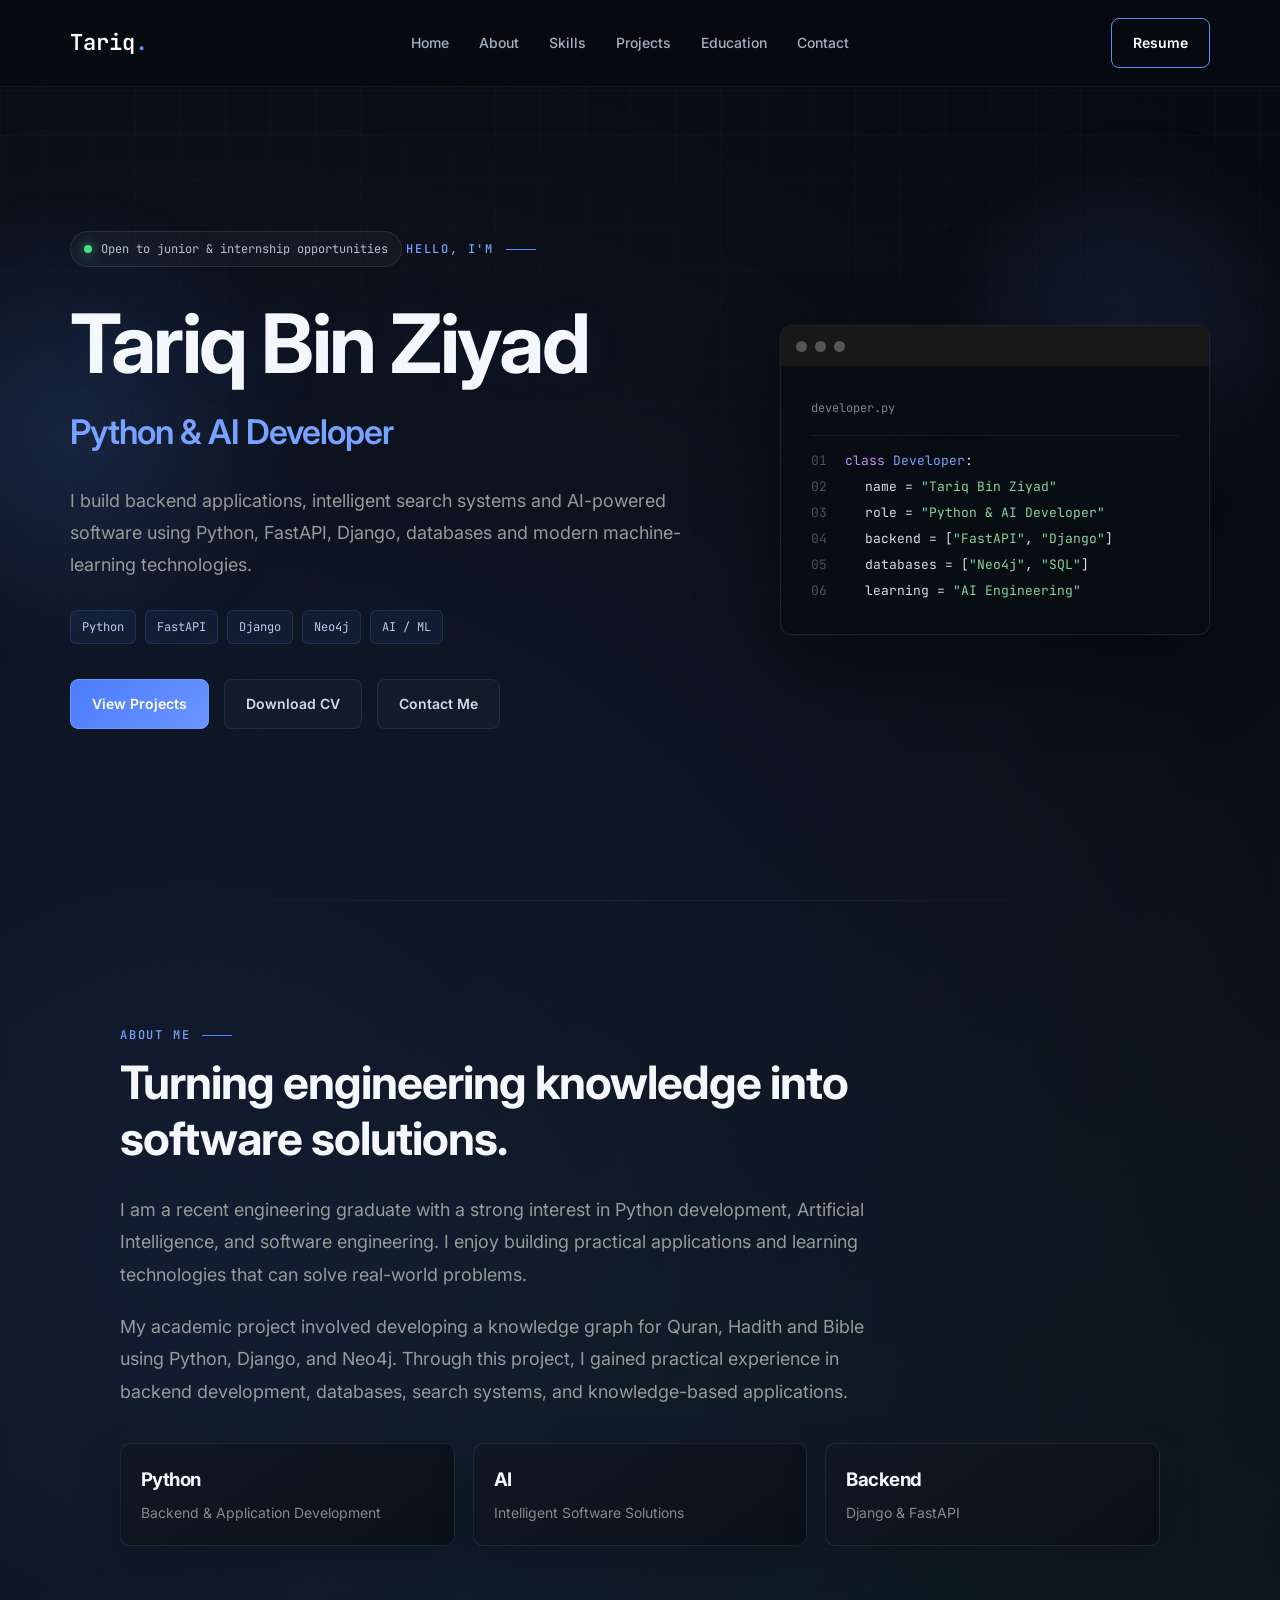
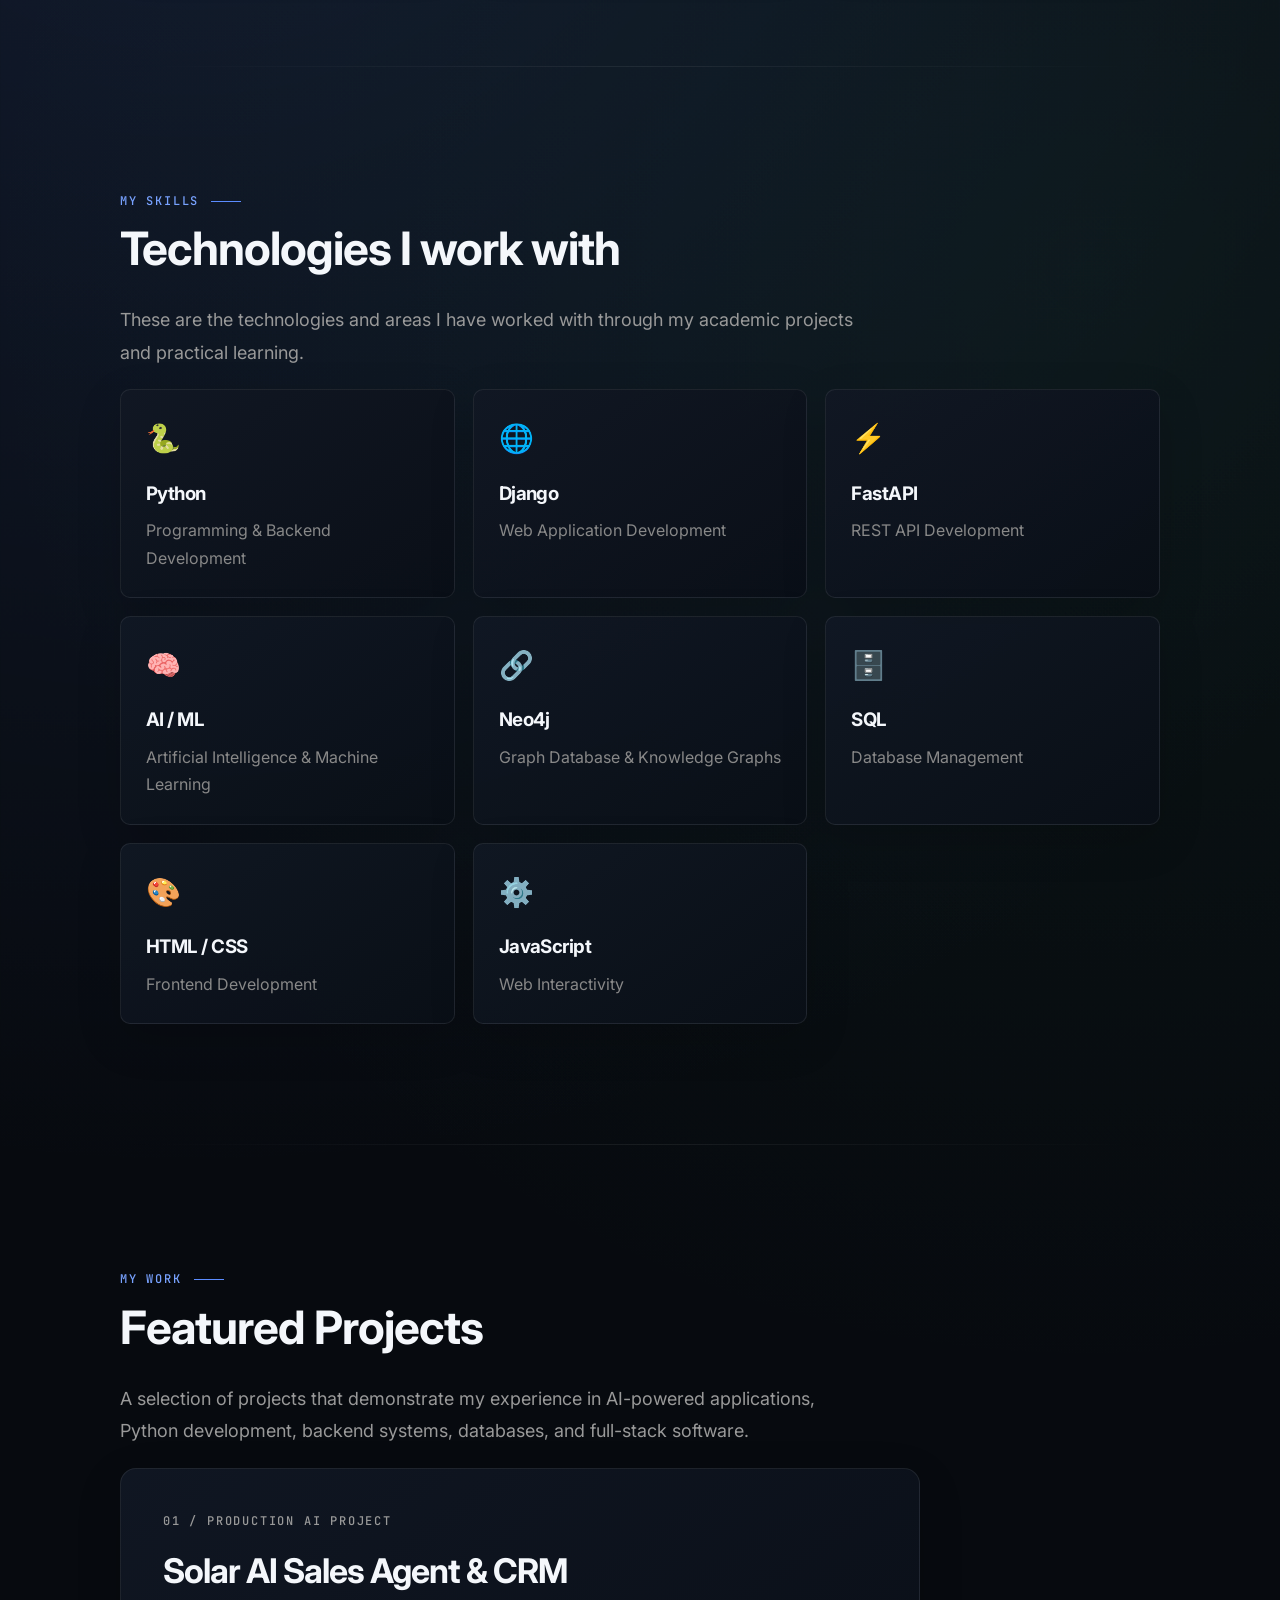
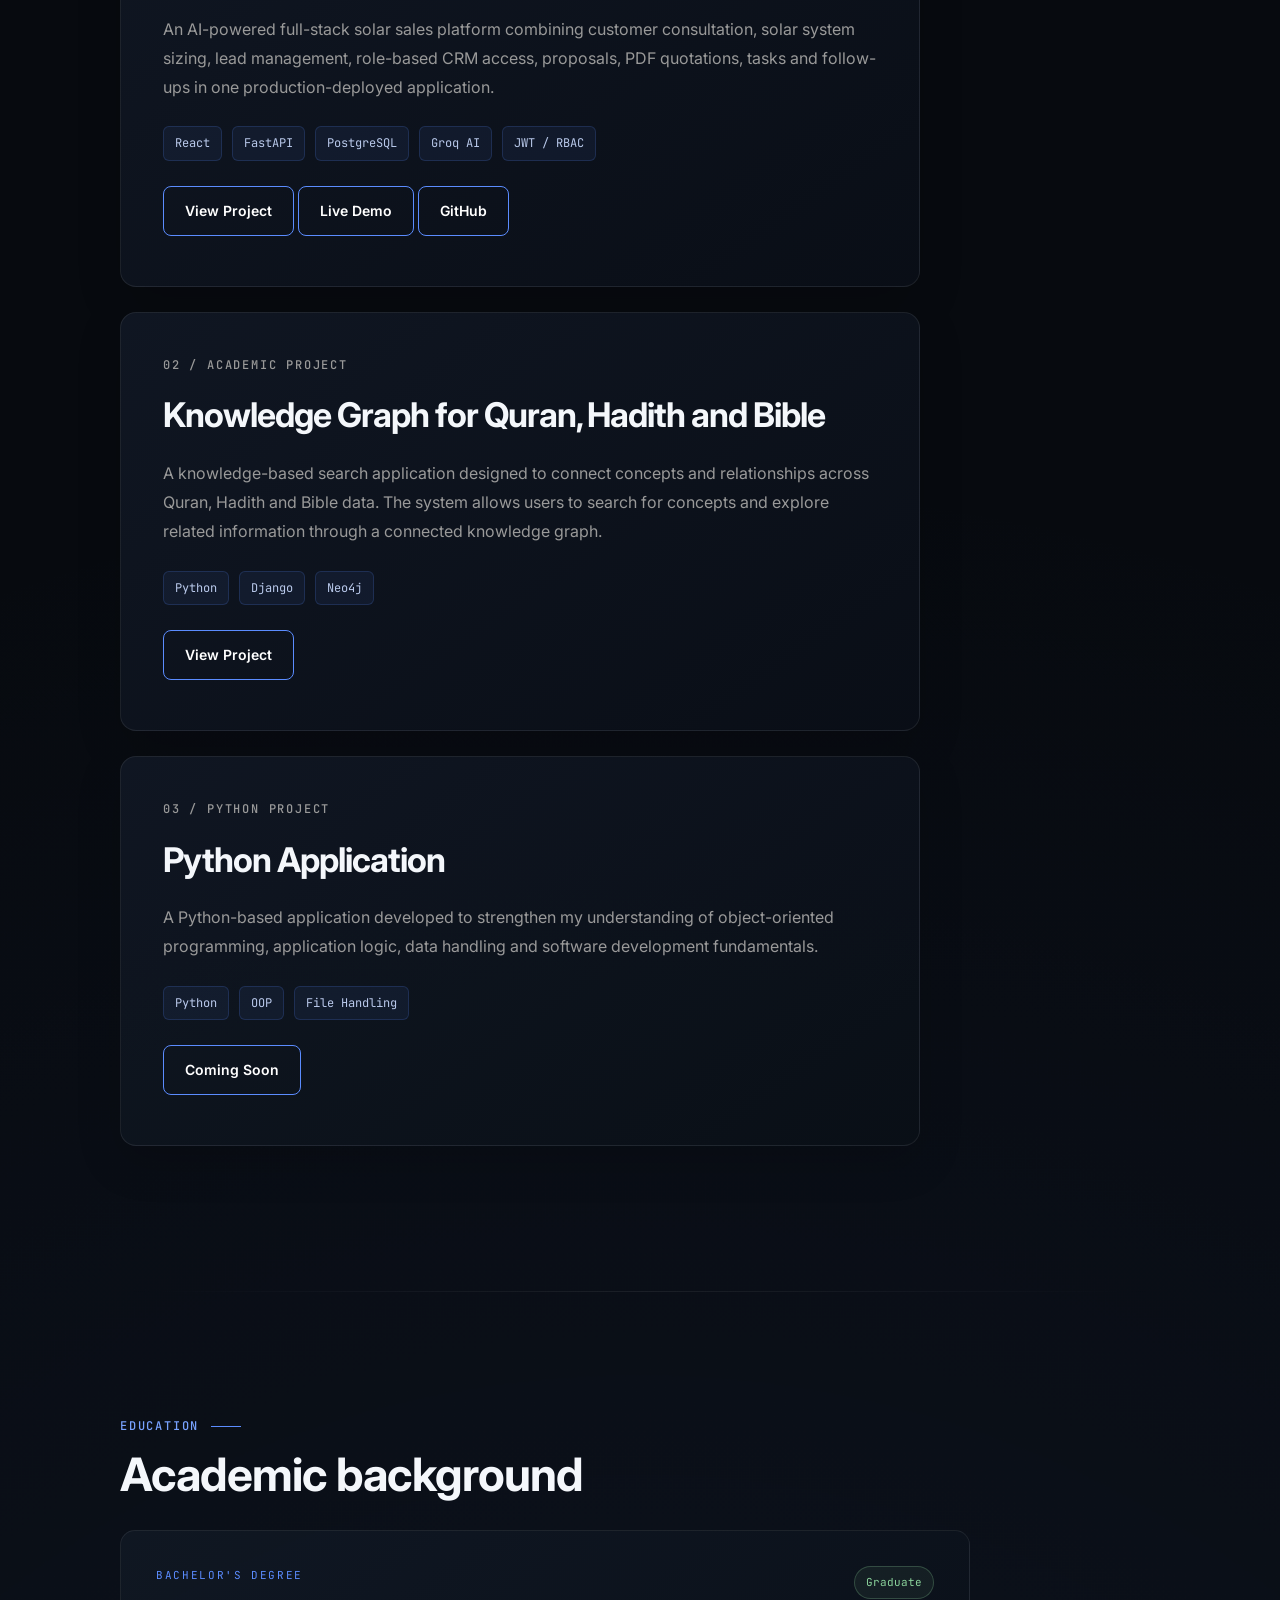
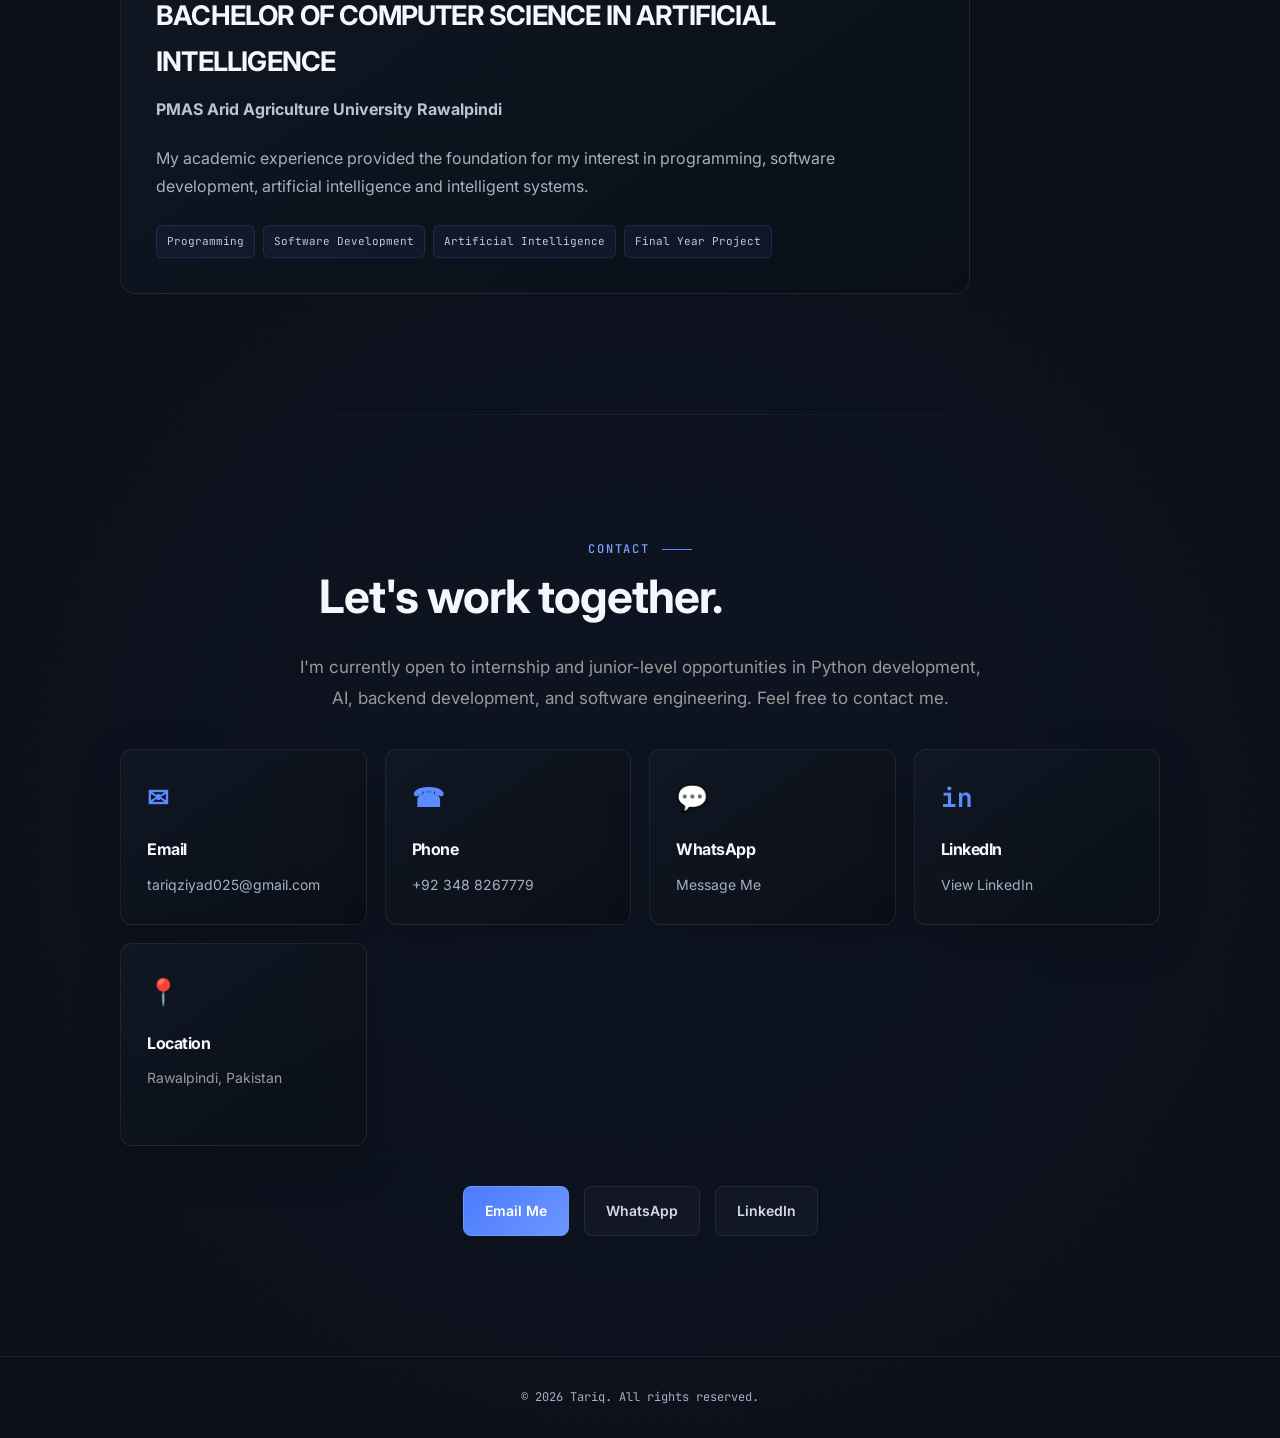
==== commit 10f96721: "Add files via upload" ====
--- a/index.html
+++ b/index.html
@@ -1,741 +1,116 @@
-<!DOCTYPE html>
-<html lang="en">
-
-<head>
-
-    <meta charset="UTF-8">
-
-    <meta name="viewport" content="width=device-width, initial-scale=1.0">
-
-    <title>
-        Tariq Bin Ziyad | Python & AI Developer
-    </title>
-
-    <meta name="description"
-        content="Portfolio of Tariq Bin Ziyad, a Python and AI developer focused on backend development, intelligent search systems, APIs and modern software solutions.">
-
-    <meta name="keywords"
-        content="Python Developer, AI Developer, FastAPI, Django, Neo4j, Machine Learning, Backend Developer">
-
-    <meta name="author" content="Tariq Bin Ziyad">
-
-    <link rel="icon" type="image/png" href="assets/images/ChatGPT Image Sep 21, 2026, 05_05_01 AM.png">
-
-
-    <!-- Fonts -->
-
-    <link rel="preconnect" href="https://fonts.googleapis.com">
-
-    <link rel="preconnect" href="https://fonts.gstatic.com" crossorigin>
-
-    <link
-        href="https://fonts.googleapis.com/css2?family=Inter:wght@400;500;600;700;800&family=JetBrains+Mono:wght@400;500;600&display=swap"
-        rel="stylesheet">
-
-
-    <link rel="stylesheet" href="style.css">
-
-</head>
-
-<body>
-
-    <!-- Navigation -->
-    <header>
-
-        <nav class="navbar">
-
-            <a href="#home" class="logo">
-                Tariq<span>.</span>
-            </a>
-
-
-            <ul class="nav-links">
-
-                <li>
-                    <a href="#home">Home</a>
-                </li>
-
-                <li>
-                    <a href="#about">About</a>
-                </li>
-
-                <li>
-                    <a href="#skills">Skills</a>
-                </li>
-
-                <li>
-                    <a href="#projects">Projects</a>
-                </li>
-
-                <li>
-                    <a href="#education">Education</a>
-                </li>
-
-                <li>
-                    <a href="#contact">Contact</a>
-                </li>
-
-            </ul>
-
-
-            <div class="nav-actions">
-
-                <a href="assets/cv/Tariq Bin Ziyad Resume.pdf" class="nav-button desktop-cv" target="_blank">
-                    Resume
-                </a>
-
-
-                <button class="menu-button" id="menuButton" aria-label="Open navigation menu">
-
-                    <span></span>
-                    <span></span>
-                    <span></span>
-
-                </button>
-
-            </div>
-
-        </nav>
-
-    </header>
-
-
-    <!-- Hero Section -->
-    <!-- Hero Section -->
-    <section id="home" class="hero">
-
-        <!-- LEFT -->
-
-        <div class="hero-content">
-
-            <div class="availability-badge">
-
-                <span class="status-dot"></span>
-
-                Open to junior & internship opportunities
-
-            </div>
-
-
-            <p class="small-title">
-                HELLO, I'M
-            </p>
-
-
-            <h1>
-                Tariq Bin Ziyad
-            </h1>
-
-
-            <h2>
-                Python & AI Developer
-            </h2>
-
-
-            <p class="hero-description">
-
-                I build backend applications, intelligent search
-                systems and AI-powered software using Python,
-                FastAPI, Django, databases and modern
-                machine-learning technologies.
-
-            </p>
-
-
-            <div class="hero-stack">
-
-                <span>Python</span>
-
-                <span>FastAPI</span>
-
-                <span>Django</span>
-
-                <span>Neo4j</span>
-
-                <span>AI / ML</span>
-
-            </div>
-
-
-            <div class="hero-buttons">
-
-                <a href="#projects" class="primary-button">
-                    View Projects
-                </a>
-
-
-                <a href="assets/cv/Tariq Bin Ziyad Resume.pdf" target="_blank" class="secondary-button">
-                    Download CV
-                </a>
-
-
-                <a href="#contact" class="secondary-button">
-                    Contact Me
-                </a>
-
-            </div>
-
-        </div>
-
-
-        <!-- RIGHT -->
-
-        <div class="hero-card">
-
-            <div class="code-window">
-
-                <div class="window-top">
-
-                    <span></span>
-                    <span></span>
-                    <span></span>
-
-                </div>
-
-
-                <div class="code-content">
-
-                    <div class="terminal-heading">
-                        developer.py
-                    </div>
-
-
-                    <div class="code-line">
-
-                        <span class="line-number">
-                            01
-                        </span>
-
-                        <span>
-                            <span class="purple">
-                                class
-                            </span>
-
-                            <span class="blue">
-                                Developer
-                            </span>:
-                        </span>
-
-                    </div>
-
-
-                    <div class="code-line">
-
-                        <span class="line-number">
-                            02
-                        </span>
-
-                        <span class="code-indent">
-
-                            name =
-                            <span class="green">
-                                "Tariq Bin Ziyad"
-                            </span>
-
-                        </span>
-
-                    </div>
-
-
-                    <div class="code-line">
-
-                        <span class="line-number">
-                            03
-                        </span>
-
-                        <span class="code-indent">
-
-                            role =
-                            <span class="green">
-                                "Python & AI Developer"
-                            </span>
-
-                        </span>
-
-                    </div>
-
-
-                    <div class="code-line">
-
-                        <span class="line-number">
-                            04
-                        </span>
-
-                        <span class="code-indent">
-
-                            backend =
-                            [
-                            <span class="green">
-                                "FastAPI"
-                            </span>,
-                            <span class="green">
-                                "Django"
-                            </span>
-                            ]
-
-                        </span>
-
-                    </div>
-
-
-                    <div class="code-line">
-
-                        <span class="line-number">
-                            05
-                        </span>
-
-                        <span class="code-indent">
-
-                            databases =
-                            [
-                            <span class="green">
-                                "Neo4j"
-                            </span>,
-                            <span class="green">
-                                "SQL"
-                            </span>
-                            ]
-
-                        </span>
-
-                    </div>
-
-
-                    <div class="code-line">
-
-                        <span class="line-number">
-                            06
-                        </span>
-
-                        <span class="code-indent">
-
-                            learning =
-                            <span class="green">
-                                "AI Engineering"
-                            </span>
-
-                        </span>
-
-                    </div>
-
-                </div>
-
-            </div>
-
-        </div>
-
-    </section>
-    <!-- About Section -->
-    <!-- About Section -->
-    <section id="about" class="section">
-
-        <p class="section-label">ABOUT ME</p>
-
-        <h2 class="section-title">
-            Turning engineering knowledge into software solutions.
-        </h2>
-
-        <p class="about-text">
-            I am a recent engineering graduate with a strong interest in
-            Python development, Artificial Intelligence, and software
-            engineering. I enjoy building practical applications and
-            learning technologies that can solve real-world problems.
-        </p>
-
-        <p class="about-text">
-            My academic project involved developing a knowledge graph
-            for Quran, Hadith and Bible using Python, Django, and Neo4j.
-            Through this project, I gained practical experience in
-            backend development, databases, search systems, and
-            knowledge-based applications.
-        </p>
-
-        <div class="about-highlights">
-
-            <div class="highlight">
-                <h3>Python</h3>
-                <p>Backend & Application Development</p>
-            </div>
-
-            <div class="highlight">
-                <h3>AI</h3>
-                <p>Intelligent Software Solutions</p>
-            </div>
-
-            <div class="highlight">
-                <h3>Backend</h3>
-                <p>Django & FastAPI</p>
-            </div>
-
-        </div>
-
-    </section>
-
-    <!-- Skills Section -->
-    <!-- Skills Section -->
-    <section id="skills" class="section">
-
-        <p class="section-label">MY SKILLS</p>
-
-        <h2 class="section-title">
-            Technologies I work with
-        </h2>
-
-        <p class="about-text">
-            These are the technologies and areas I have worked with
-            through my academic projects and practical learning.
-        </p>
-
-        <div class="skills-container">
-
-            <div class="skill-card">
-                <div class="skill-icon">🐍</div>
-                <h3>Python</h3>
-                <p>Programming & Backend Development</p>
-            </div>
-
-            <div class="skill-card">
-                <div class="skill-icon">🌐</div>
-                <h3>Django</h3>
-                <p>Web Application Development</p>
-            </div>
-
-            <div class="skill-card">
-                <div class="skill-icon">⚡</div>
-                <h3>FastAPI</h3>
-                <p>REST API Development</p>
-            </div>
-
-            <div class="skill-card">
-                <div class="skill-icon">🧠</div>
-                <h3>AI / ML</h3>
-                <p>Artificial Intelligence & Machine Learning</p>
-            </div>
-
-            <div class="skill-card">
-                <div class="skill-icon">🔗</div>
-                <h3>Neo4j</h3>
-                <p>Graph Database & Knowledge Graphs</p>
-            </div>
-
-            <div class="skill-card">
-                <div class="skill-icon">🗄️</div>
-                <h3>SQL</h3>
-                <p>Database Management</p>
-            </div>
-
-            <div class="skill-card">
-                <div class="skill-icon">🎨</div>
-                <h3>HTML / CSS</h3>
-                <p>Frontend Development</p>
-            </div>
-
-            <div class="skill-card">
-                <div class="skill-icon">⚙️</div>
-                <h3>JavaScript</h3>
-                <p>Web Interactivity</p>
-            </div>
-
-        </div>
-
-    </section>
-
-    <!-- Projects Section -->
-    <!-- Projects Section -->
-    <section id="projects" class="section">
-
-        <p class="section-label">MY WORK</p>
-
-        <h2 class="section-title">
-            Featured Project
-        </h2>
-
-        <p class="about-text">
-            A selection of projects that demonstrate my experience in
-            Python development, backend systems, databases, and
-            intelligent applications.
-        </p>
-
-
-        <!-- Project 01 -->
-        <div class="project-card">
-
-            <div class="project-info">
-
-                <p class="project-number">01 / ACADEMIC PROJECT</p>
-
-                <h3>
-                    Knowledge Graph for Quran,
-                    Hadith and Bible
-                </h3>
-
-                <p>
-                    A knowledge-based search application designed to
-                    connect concepts and relationships across Quran,
-                    Hadith and Bible data. The system allows users to
-                    search for concepts and explore related information
-                    through a connected knowledge graph.
-                </p>
-
-                <div class="project-tech">
-
-                    <span>Python</span>
-                    <span>Django</span>
-                    <span>Neo4j</span>
-
-                </div>
-
-                <div class="project-buttons">
-
-                    <a href="knowledge-graph.html" class="project-link">
-                        View Project
-                    </a>
-
-                </div>
-
-            </div>
-
-        </div>
-
-
-        <!-- Project 02 -->
-        <div class="project-card">
-
-            <div class="project-info">
-
-                <p class="project-number">
-                    02 / PYTHON PROJECT
-                </p>
-
-
-                <h3>
-                    Python Application
-                </h3>
-
-
-                <p>
-
-                    A Python-based application developed to strengthen
-                    my understanding of object-oriented programming,
-                    application logic, data handling and software
-                    development fundamentals.
-
-                </p>
-
-
-                <div class="project-tech">
-
-                    <span>Python</span>
-
-                    <span>OOP</span>
-
-                    <span>File Handling</span>
-
-                </div>
-
-
-                <div class="project-buttons">
-
-                    <a href="#" class="project-link">
-                        Coming Soon
-                    </a>
-
-                </div>
-
-            </div>
-
-        </div>
-
-    </section>
-    <section id="education" class="section">
-
-        <p class="section-label">
-            EDUCATION
-        </p>
-
-
-        <h2 class="section-title">
-            Academic background
-        </h2>
-
-
-        <div class="education-card">
-
-            <div class="education-top">
-
-                <div>
-
-                    <p class="education-type">
-                        BACHELOR'S DEGREE
-                    </p>
-
-                    <h3>
-                        BACHELOR OF COMPUTER SCIENCE IN ARTIFICIAL INTELLIGENCE
-                    </h3>
-
-                </div>
-
-
-                <span class="education-status">
-                    Graduate
-                </span>
-
-            </div>
-
-
-            <h4>
-                PMAS Arid Agriculture University Rawalpindi
-            </h4>
-
-
-            <p>
-
-                My academic experience provided the foundation
-                for my interest in programming, software development,
-                artificial intelligence and intelligent systems.
-
-            </p>
-
-
-            <div class="education-tags">
-
-                <span>Programming</span>
-
-                <span>Software Development</span>
-
-                <span>Artificial Intelligence</span>
-
-                <span>Final Year Project</span>
-
-            </div>
-
-        </div>
-
-    </section>
-    <!-- Contact Section -->
-    <!-- =========================
-     CONTACT SECTION
-========================= -->
-
-    <section id="contact" class="section contact-section">
-
-        <p class="section-label">CONTACT</p>
-
-        <h2 class="section-title">
-            Let's work together.
-        </h2>
-
-        <p class="contact-intro">
-            I'm currently open to internship and junior-level opportunities
-            in Python development, AI, backend development, and software engineering.
-            Feel free to contact me.
-        </p>
-
-
-        <div class="contact-grid">
-
-            <!-- Email -->
-            <div class="contact-card">
-
-                <div class="contact-icon">✉</div>
-
-                <h3>Email</h3>
-
-                <a href="mailto:tariqziyad025@gmail.com">
-                    tariqziyad025@gmail.com
-                </a>
-
-            </div>
-
-
-            <!-- Phone -->
-            <div class="contact-card">
-
-                <div class="contact-icon">☎</div>
-
-                <h3>Phone</h3>
-
-                <a href="tel:+923488267779">
-                    +92 348 8267779
-                </a>
-
-            </div>
-
-
-            <!-- WhatsApp -->
-            <div class="contact-card">
-
-                <div class="contact-icon">💬</div>
-
-                <h3>WhatsApp</h3>
-
-                <a href="https://wa.me/923488267779" target="_blank" rel="noopener noreferrer">
-                    Message Me
-                </a>
-
-            </div>
-
-
-            <!-- LinkedIn -->
-            <div class="contact-card">
-
-                <div class="contact-icon">in</div>
-
-                <h3>LinkedIn</h3>
-
-                <a href="https://www.linkedin.com/in/tariq-bin-ziyad-a2261b283" target="_blank"
-                    rel="noopener noreferrer">
-                    View LinkedIn
-                </a>
-
-            </div>
-
-
-            <!-- Location -->
-            <div class="contact-card">
-
-                <div class="contact-icon">📍</div>
-
-                <h3>Location</h3>
-
-                <p>
-                    Rawalpindi, Pakistan
-                </p>
-
-            </div>
-
-        </div>
-
-
-        <div class="contact-buttons">
-
-            <a href="mailto:tariqziyad025@gmail.com" class="primary-button">
-                Email Me
-            </a>
-
-
-            <a href="https://wa.me/923488267779" target="_blank" rel="noopener noreferrer" class="secondary-button">
-                WhatsApp
-            </a>
-
-
-            <a href="https://www.linkedin.com/in/tariq-bin-ziyad-a2261b283" target="_blank" rel="noopener noreferrer"
-                class="secondary-button">
-                LinkedIn
-            </a>
-
-        </div>
-
-    </section>
-
-    <!-- Footer -->
-    <footer>
-        <p>© 2026 Tariq. All rights reserved.</p>
-    </footer>
-
-
-    <script src="script.js"></script>
-
-</body>
-
-</html>+<!DOCTYPE html>
+<html lang="en">
+<head>
+<meta charset="UTF-8">
+<meta name="viewport" content="width=device-width, initial-scale=1.0">
+<title>Tariq Bin Ziyad | Python & AI Developer</title>
+<meta name="description" content="Portfolio of Tariq Bin Ziyad, a Python and AI developer focused on backend development, intelligent search systems, APIs and modern software solutions.">
+<meta name="keywords" content="Python Developer, AI Developer, FastAPI, Django, Neo4j, Machine Learning, Backend Developer">
+<meta name="author" content="Tariq Bin Ziyad">
+<link rel="icon" type="image/png" href="assets/images/ChatGPT Image Sep 21, 2026, 05_05_01 AM.png">
+<link rel="preconnect" href="https://fonts.googleapis.com">
+<link rel="preconnect" href="https://fonts.gstatic.com" crossorigin>
+<link href="https://fonts.googleapis.com/css2?family=Inter:wght@400;500;600;700;800&family=JetBrains+Mono:wght@400;500;600&display=swap" rel="stylesheet">
+<link rel="stylesheet" href="style.css">
+</head>
+<body>
+<header><nav class="navbar">
+<a href="#home" class="logo">Tariq<span>.</span></a>
+<ul class="nav-links"><li><a href="#home">Home</a></li><li><a href="#about">About</a></li><li><a href="#skills">Skills</a></li><li><a href="#projects">Projects</a></li><li><a href="#education">Education</a></li><li><a href="#contact">Contact</a></li></ul>
+<div class="nav-actions"><a href="assets/cv/Tariq Bin Ziyad Resume.pdf" class="nav-button desktop-cv" target="_blank">Resume</a>
+<button class="menu-button" id="menuButton" aria-label="Open navigation menu"><span></span><span></span><span></span></button></div>
+</nav></header>
+
+<section id="home" class="hero">
+<div class="hero-content">
+<div class="availability-badge"><span class="status-dot"></span>Open to junior & internship opportunities</div>
+<p class="small-title">HELLO, I'M</p><h1>Tariq Bin Ziyad</h1><h2>Python & AI Developer</h2>
+<p class="hero-description">I build backend applications, intelligent search systems and AI-powered software using Python, FastAPI, Django, databases and modern machine-learning technologies.</p>
+<div class="hero-stack"><span>Python</span><span>FastAPI</span><span>Django</span><span>Neo4j</span><span>AI / ML</span></div>
+<div class="hero-buttons"><a href="#projects" class="primary-button">View Projects</a><a href="assets/cv/Tariq Bin Ziyad Resume.pdf" target="_blank" class="secondary-button">Download CV</a><a href="#contact" class="secondary-button">Contact Me</a></div>
+</div>
+<div class="hero-card"><div class="code-window"><div class="window-top"><span></span><span></span><span></span></div><div class="code-content">
+<div class="terminal-heading">developer.py</div>
+<div class="code-line"><span class="line-number">01</span><span><span class="purple">class</span> <span class="blue">Developer</span>:</span></div>
+<div class="code-line"><span class="line-number">02</span><span class="code-indent">name = <span class="green">"Tariq Bin Ziyad"</span></span></div>
+<div class="code-line"><span class="line-number">03</span><span class="code-indent">role = <span class="green">"Python & AI Developer"</span></span></div>
+<div class="code-line"><span class="line-number">04</span><span class="code-indent">backend = [<span class="green">"FastAPI"</span>, <span class="green">"Django"</span>]</span></div>
+<div class="code-line"><span class="line-number">05</span><span class="code-indent">databases = [<span class="green">"Neo4j"</span>, <span class="green">"SQL"</span>]</span></div>
+<div class="code-line"><span class="line-number">06</span><span class="code-indent">learning = <span class="green">"AI Engineering"</span></span></div>
+</div></div></div>
+</section>
+
+<section id="about" class="section">
+<p class="section-label">ABOUT ME</p><h2 class="section-title">Turning engineering knowledge into software solutions.</h2>
+<p class="about-text">I am a recent engineering graduate with a strong interest in Python development, Artificial Intelligence, and software engineering. I enjoy building practical applications and learning technologies that can solve real-world problems.</p>
+<p class="about-text">My academic project involved developing a knowledge graph for Quran, Hadith and Bible using Python, Django, and Neo4j. Through this project, I gained practical experience in backend development, databases, search systems, and knowledge-based applications.</p>
+<div class="about-highlights"><div class="highlight"><h3>Python</h3><p>Backend & Application Development</p></div><div class="highlight"><h3>AI</h3><p>Intelligent Software Solutions</p></div><div class="highlight"><h3>Backend</h3><p>Django & FastAPI</p></div></div>
+</section>
+
+<section id="skills" class="section">
+<p class="section-label">MY SKILLS</p><h2 class="section-title">Technologies I work with</h2>
+<p class="about-text">These are the technologies and areas I have worked with through my academic projects and practical learning.</p>
+<div class="skills-container">
+<div class="skill-card"><div class="skill-icon">🐍</div><h3>Python</h3><p>Programming & Backend Development</p></div>
+<div class="skill-card"><div class="skill-icon">🌐</div><h3>Django</h3><p>Web Application Development</p></div>
+<div class="skill-card"><div class="skill-icon">⚡</div><h3>FastAPI</h3><p>REST API Development</p></div>
+<div class="skill-card"><div class="skill-icon">🧠</div><h3>AI / ML</h3><p>Artificial Intelligence & Machine Learning</p></div>
+<div class="skill-card"><div class="skill-icon">🔗</div><h3>Neo4j</h3><p>Graph Database & Knowledge Graphs</p></div>
+<div class="skill-card"><div class="skill-icon">🗄️</div><h3>SQL</h3><p>Database Management</p></div>
+<div class="skill-card"><div class="skill-icon">🎨</div><h3>HTML / CSS</h3><p>Frontend Development</p></div>
+<div class="skill-card"><div class="skill-icon">⚙️</div><h3>JavaScript</h3><p>Web Interactivity</p></div>
+</div></section>
+
+<section id="projects" class="section">
+<p class="section-label">MY WORK</p><h2 class="section-title">Featured Projects</h2>
+<p class="about-text">A selection of projects that demonstrate my experience in AI-powered applications, Python development, backend systems, databases, and full-stack software.</p>
+
+<div class="project-card"><div class="project-info">
+<p class="project-number">01 / PRODUCTION AI PROJECT</p>
+<h3>Solar AI Sales Agent & CRM</h3>
+<p>An AI-powered full-stack solar sales platform combining customer consultation, solar system sizing, lead management, role-based CRM access, proposals, PDF quotations, tasks and follow-ups in one production-deployed application.</p>
+<div class="project-tech"><span>React</span><span>FastAPI</span><span>PostgreSQL</span><span>Groq AI</span><span>JWT / RBAC</span></div>
+<div class="project-buttons">
+<a href="solar-ai-sales-agent.html" class="project-link">View Project</a>
+<a href="https://solar-ai-sales-agent-1.onrender.com" target="_blank" rel="noopener noreferrer" class="project-link">Live Demo</a>
+<a href="https://github.com/tariqbinziyad09/solar-ai-sales-agent" target="_blank" rel="noopener noreferrer" class="project-link">GitHub</a>
+</div></div></div>
+
+<div class="project-card"><div class="project-info">
+<p class="project-number">02 / ACADEMIC PROJECT</p><h3>Knowledge Graph for Quran, Hadith and Bible</h3>
+<p>A knowledge-based search application designed to connect concepts and relationships across Quran, Hadith and Bible data. The system allows users to search for concepts and explore related information through a connected knowledge graph.</p>
+<div class="project-tech"><span>Python</span><span>Django</span><span>Neo4j</span></div>
+<div class="project-buttons"><a href="knowledge-graph.html" class="project-link">View Project</a></div>
+</div></div>
+
+<div class="project-card"><div class="project-info">
+<p class="project-number">03 / PYTHON PROJECT</p><h3>Python Application</h3>
+<p>A Python-based application developed to strengthen my understanding of object-oriented programming, application logic, data handling and software development fundamentals.</p>
+<div class="project-tech"><span>Python</span><span>OOP</span><span>File Handling</span></div>
+<div class="project-buttons"><a href="#" class="project-link">Coming Soon</a></div>
+</div></div>
+</section>
+
+<section id="education" class="section">
+<p class="section-label">EDUCATION</p><h2 class="section-title">Academic background</h2>
+<div class="education-card"><div class="education-top"><div><p class="education-type">BACHELOR'S DEGREE</p><h3>BACHELOR OF COMPUTER SCIENCE IN ARTIFICIAL INTELLIGENCE</h3></div><span class="education-status">Graduate</span></div>
+<h4>PMAS Arid Agriculture University Rawalpindi</h4>
+<p>My academic experience provided the foundation for my interest in programming, software development, artificial intelligence and intelligent systems.</p>
+<div class="education-tags"><span>Programming</span><span>Software Development</span><span>Artificial Intelligence</span><span>Final Year Project</span></div>
+</div></section>
+
+<section id="contact" class="section contact-section">
+<p class="section-label">CONTACT</p><h2 class="section-title">Let's work together.</h2>
+<p class="contact-intro">I'm currently open to internship and junior-level opportunities in Python development, AI, backend development, and software engineering. Feel free to contact me.</p>
+<div class="contact-grid">
+<div class="contact-card"><div class="contact-icon">✉</div><h3>Email</h3><a href="mailto:tariqziyad025@gmail.com">tariqziyad025@gmail.com</a></div>
+<div class="contact-card"><div class="contact-icon">☎</div><h3>Phone</h3><a href="tel:+923488267779">+92 348 8267779</a></div>
+<div class="contact-card"><div class="contact-icon">💬</div><h3>WhatsApp</h3><a href="https://wa.me/923488267779" target="_blank" rel="noopener noreferrer">Message Me</a></div>
+<div class="contact-card"><div class="contact-icon">in</div><h3>LinkedIn</h3><a href="https://www.linkedin.com/in/tariq-bin-ziyad-a2261b283" target="_blank" rel="noopener noreferrer">View LinkedIn</a></div>
+<div class="contact-card"><div class="contact-icon">📍</div><h3>Location</h3><p>Rawalpindi, Pakistan</p></div>
+</div>
+<div class="contact-buttons"><a href="mailto:tariqziyad025@gmail.com" class="primary-button">Email Me</a><a href="https://wa.me/923488267779" target="_blank" rel="noopener noreferrer" class="secondary-button">WhatsApp</a><a href="https://www.linkedin.com/in/tariq-bin-ziyad-a2261b283" target="_blank" rel="noopener noreferrer" class="secondary-button">LinkedIn</a></div>
+</section>
+<footer><p>© 2026 Tariq. All rights reserved.</p></footer>
+<script src="script.js"></script>
+</body></html>
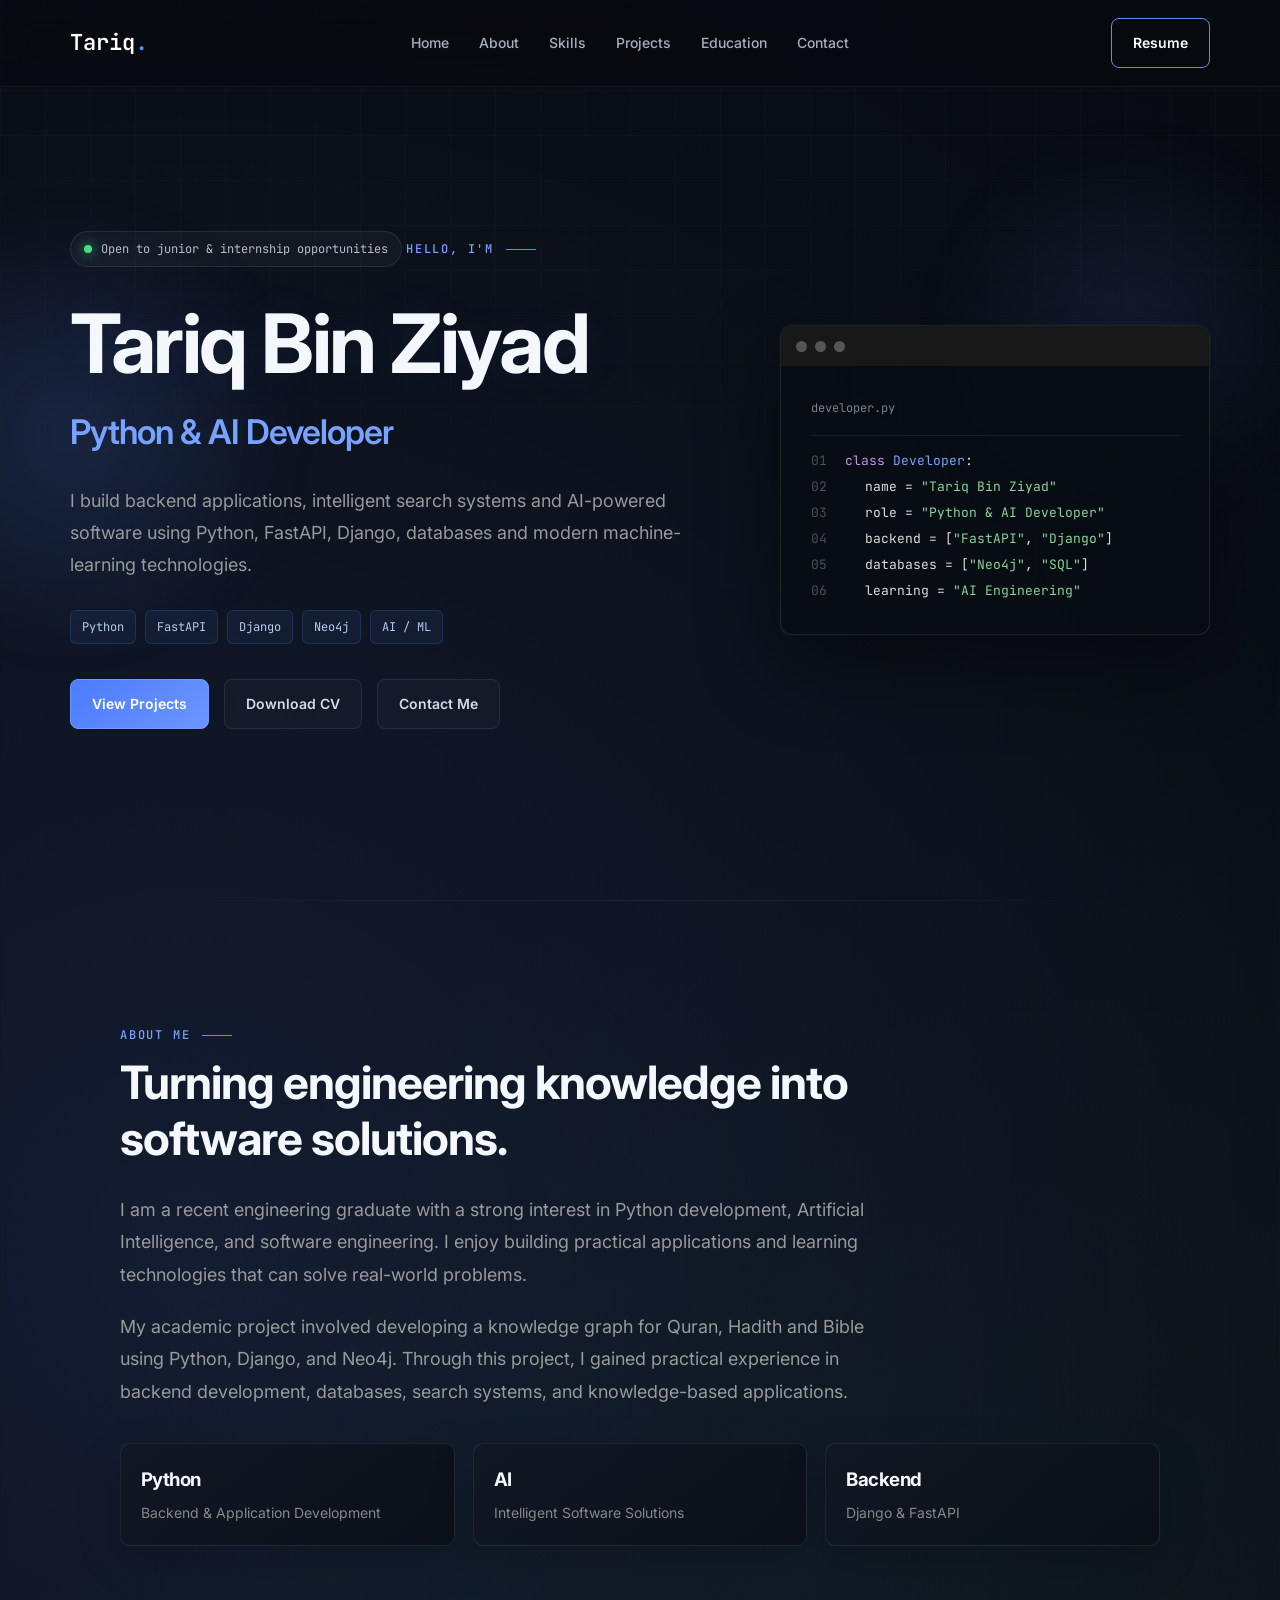
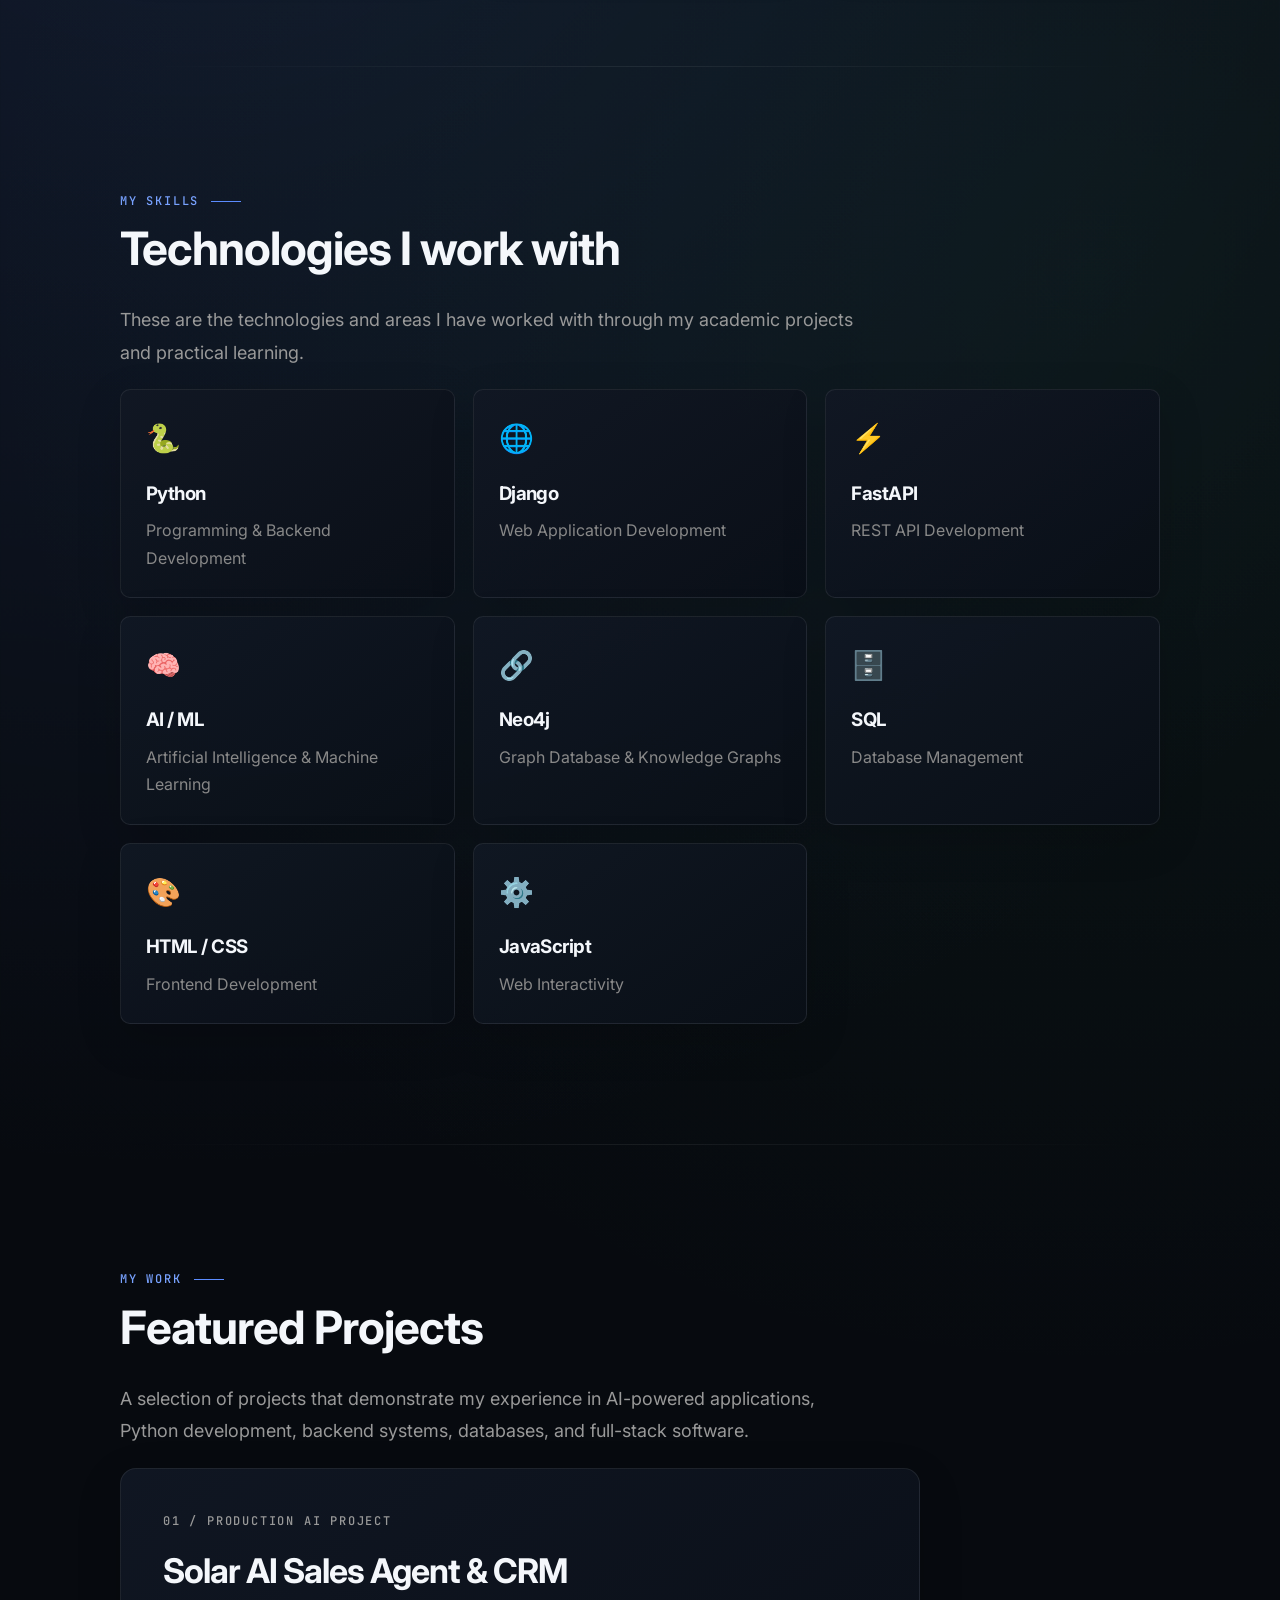
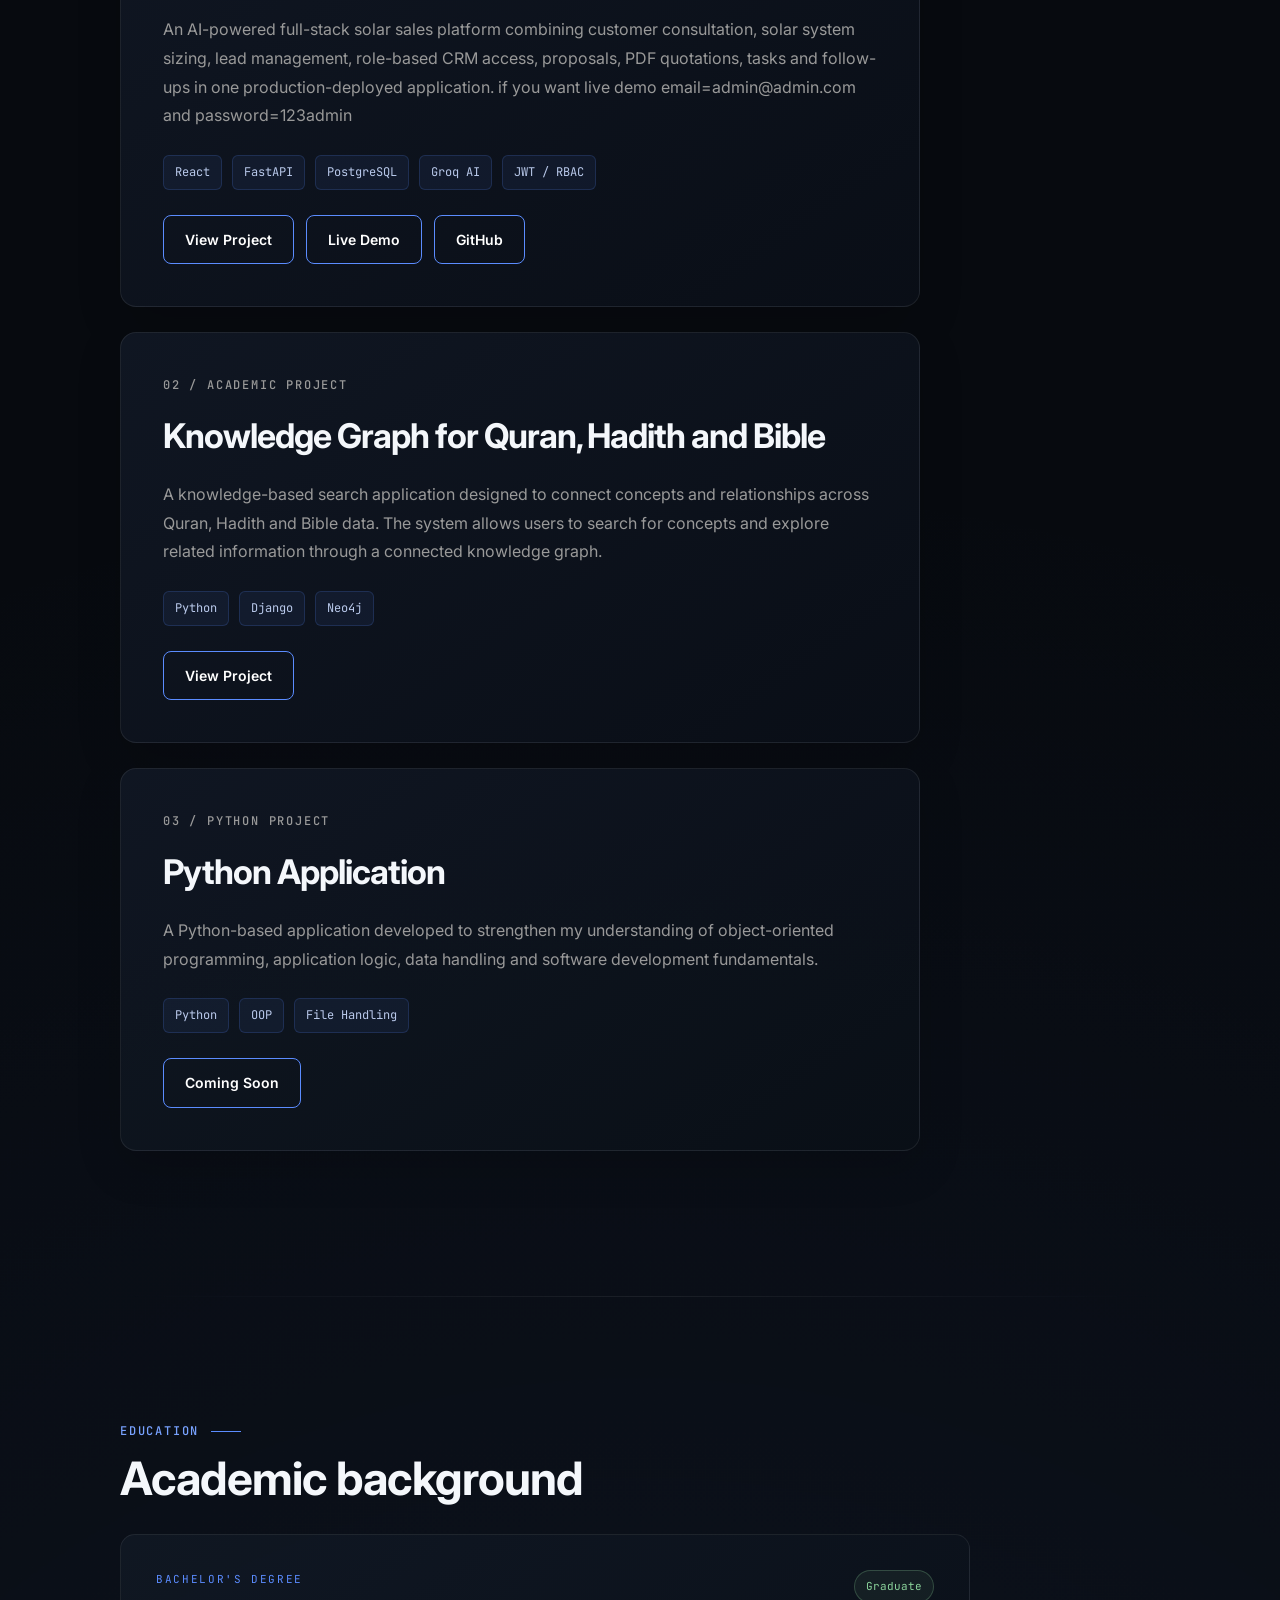
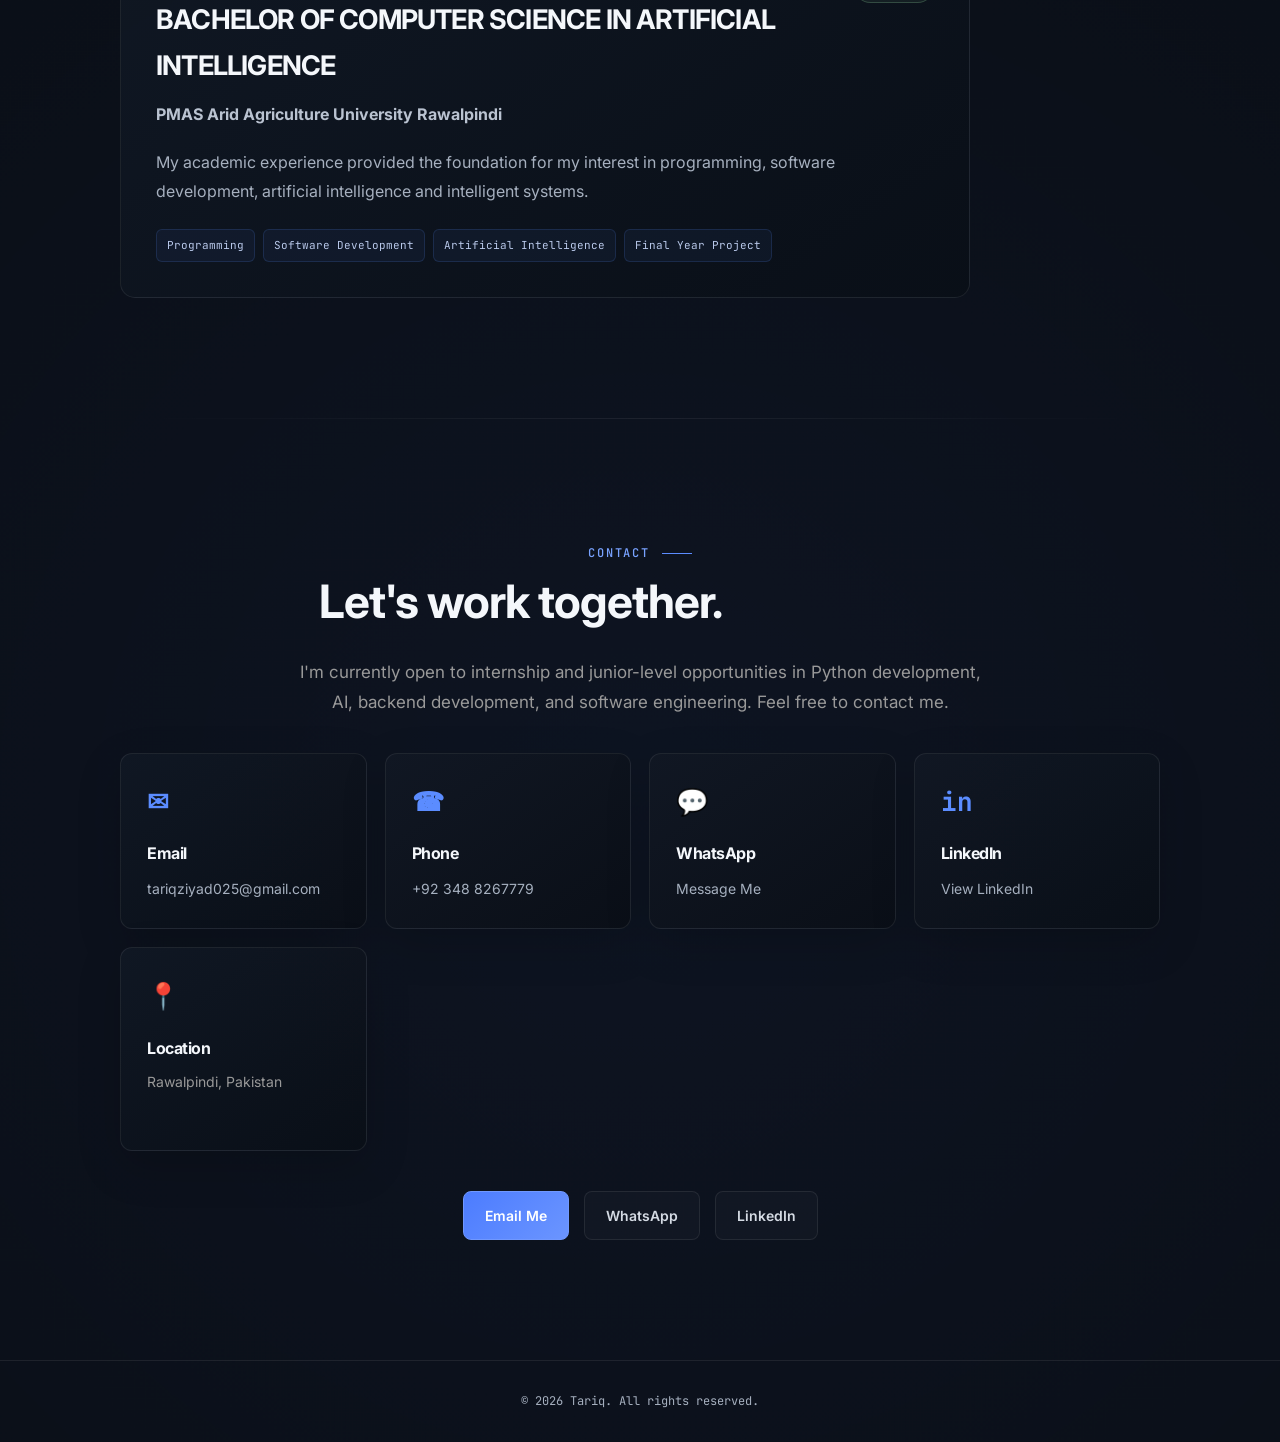
==== commit de483414: "Add Solar AI Sales Agent project to portfolio" ====
--- a/index.html
+++ b/index.html
@@ -1,116 +1,262 @@
 <!DOCTYPE html>
 <html lang="en">
+
 <head>
-<meta charset="UTF-8">
-<meta name="viewport" content="width=device-width, initial-scale=1.0">
-<title>Tariq Bin Ziyad | Python & AI Developer</title>
-<meta name="description" content="Portfolio of Tariq Bin Ziyad, a Python and AI developer focused on backend development, intelligent search systems, APIs and modern software solutions.">
-<meta name="keywords" content="Python Developer, AI Developer, FastAPI, Django, Neo4j, Machine Learning, Backend Developer">
-<meta name="author" content="Tariq Bin Ziyad">
-<link rel="icon" type="image/png" href="assets/images/ChatGPT Image Sep 21, 2026, 05_05_01 AM.png">
-<link rel="preconnect" href="https://fonts.googleapis.com">
-<link rel="preconnect" href="https://fonts.gstatic.com" crossorigin>
-<link href="https://fonts.googleapis.com/css2?family=Inter:wght@400;500;600;700;800&family=JetBrains+Mono:wght@400;500;600&display=swap" rel="stylesheet">
-<link rel="stylesheet" href="style.css">
+    <meta charset="UTF-8">
+    <meta name="viewport" content="width=device-width, initial-scale=1.0">
+    <title>Tariq Bin Ziyad | Python & AI Developer</title>
+    <meta name="description"
+        content="Portfolio of Tariq Bin Ziyad, a Python and AI developer focused on backend development, intelligent search systems, APIs and modern software solutions.">
+    <meta name="keywords"
+        content="Python Developer, AI Developer, FastAPI, Django, Neo4j, Machine Learning, Backend Developer">
+    <meta name="author" content="Tariq Bin Ziyad">
+    <link rel="icon" type="image/png" href="assets/images/ChatGPT Image Sep 21, 2026, 05_05_01 AM.png">
+    <link rel="preconnect" href="https://fonts.googleapis.com">
+    <link rel="preconnect" href="https://fonts.gstatic.com" crossorigin>
+    <link
+        href="https://fonts.googleapis.com/css2?family=Inter:wght@400;500;600;700;800&family=JetBrains+Mono:wght@400;500;600&display=swap"
+        rel="stylesheet">
+    <link rel="stylesheet" href="style.css">
 </head>
+
 <body>
-<header><nav class="navbar">
-<a href="#home" class="logo">Tariq<span>.</span></a>
-<ul class="nav-links"><li><a href="#home">Home</a></li><li><a href="#about">About</a></li><li><a href="#skills">Skills</a></li><li><a href="#projects">Projects</a></li><li><a href="#education">Education</a></li><li><a href="#contact">Contact</a></li></ul>
-<div class="nav-actions"><a href="assets/cv/Tariq Bin Ziyad Resume.pdf" class="nav-button desktop-cv" target="_blank">Resume</a>
-<button class="menu-button" id="menuButton" aria-label="Open navigation menu"><span></span><span></span><span></span></button></div>
-</nav></header>
-
-<section id="home" class="hero">
-<div class="hero-content">
-<div class="availability-badge"><span class="status-dot"></span>Open to junior & internship opportunities</div>
-<p class="small-title">HELLO, I'M</p><h1>Tariq Bin Ziyad</h1><h2>Python & AI Developer</h2>
-<p class="hero-description">I build backend applications, intelligent search systems and AI-powered software using Python, FastAPI, Django, databases and modern machine-learning technologies.</p>
-<div class="hero-stack"><span>Python</span><span>FastAPI</span><span>Django</span><span>Neo4j</span><span>AI / ML</span></div>
-<div class="hero-buttons"><a href="#projects" class="primary-button">View Projects</a><a href="assets/cv/Tariq Bin Ziyad Resume.pdf" target="_blank" class="secondary-button">Download CV</a><a href="#contact" class="secondary-button">Contact Me</a></div>
-</div>
-<div class="hero-card"><div class="code-window"><div class="window-top"><span></span><span></span><span></span></div><div class="code-content">
-<div class="terminal-heading">developer.py</div>
-<div class="code-line"><span class="line-number">01</span><span><span class="purple">class</span> <span class="blue">Developer</span>:</span></div>
-<div class="code-line"><span class="line-number">02</span><span class="code-indent">name = <span class="green">"Tariq Bin Ziyad"</span></span></div>
-<div class="code-line"><span class="line-number">03</span><span class="code-indent">role = <span class="green">"Python & AI Developer"</span></span></div>
-<div class="code-line"><span class="line-number">04</span><span class="code-indent">backend = [<span class="green">"FastAPI"</span>, <span class="green">"Django"</span>]</span></div>
-<div class="code-line"><span class="line-number">05</span><span class="code-indent">databases = [<span class="green">"Neo4j"</span>, <span class="green">"SQL"</span>]</span></div>
-<div class="code-line"><span class="line-number">06</span><span class="code-indent">learning = <span class="green">"AI Engineering"</span></span></div>
-</div></div></div>
-</section>
-
-<section id="about" class="section">
-<p class="section-label">ABOUT ME</p><h2 class="section-title">Turning engineering knowledge into software solutions.</h2>
-<p class="about-text">I am a recent engineering graduate with a strong interest in Python development, Artificial Intelligence, and software engineering. I enjoy building practical applications and learning technologies that can solve real-world problems.</p>
-<p class="about-text">My academic project involved developing a knowledge graph for Quran, Hadith and Bible using Python, Django, and Neo4j. Through this project, I gained practical experience in backend development, databases, search systems, and knowledge-based applications.</p>
-<div class="about-highlights"><div class="highlight"><h3>Python</h3><p>Backend & Application Development</p></div><div class="highlight"><h3>AI</h3><p>Intelligent Software Solutions</p></div><div class="highlight"><h3>Backend</h3><p>Django & FastAPI</p></div></div>
-</section>
-
-<section id="skills" class="section">
-<p class="section-label">MY SKILLS</p><h2 class="section-title">Technologies I work with</h2>
-<p class="about-text">These are the technologies and areas I have worked with through my academic projects and practical learning.</p>
-<div class="skills-container">
-<div class="skill-card"><div class="skill-icon">🐍</div><h3>Python</h3><p>Programming & Backend Development</p></div>
-<div class="skill-card"><div class="skill-icon">🌐</div><h3>Django</h3><p>Web Application Development</p></div>
-<div class="skill-card"><div class="skill-icon">⚡</div><h3>FastAPI</h3><p>REST API Development</p></div>
-<div class="skill-card"><div class="skill-icon">🧠</div><h3>AI / ML</h3><p>Artificial Intelligence & Machine Learning</p></div>
-<div class="skill-card"><div class="skill-icon">🔗</div><h3>Neo4j</h3><p>Graph Database & Knowledge Graphs</p></div>
-<div class="skill-card"><div class="skill-icon">🗄️</div><h3>SQL</h3><p>Database Management</p></div>
-<div class="skill-card"><div class="skill-icon">🎨</div><h3>HTML / CSS</h3><p>Frontend Development</p></div>
-<div class="skill-card"><div class="skill-icon">⚙️</div><h3>JavaScript</h3><p>Web Interactivity</p></div>
-</div></section>
-
-<section id="projects" class="section">
-<p class="section-label">MY WORK</p><h2 class="section-title">Featured Projects</h2>
-<p class="about-text">A selection of projects that demonstrate my experience in AI-powered applications, Python development, backend systems, databases, and full-stack software.</p>
-
-<div class="project-card"><div class="project-info">
-<p class="project-number">01 / PRODUCTION AI PROJECT</p>
-<h3>Solar AI Sales Agent & CRM</h3>
-<p>An AI-powered full-stack solar sales platform combining customer consultation, solar system sizing, lead management, role-based CRM access, proposals, PDF quotations, tasks and follow-ups in one production-deployed application.</p>
-<div class="project-tech"><span>React</span><span>FastAPI</span><span>PostgreSQL</span><span>Groq AI</span><span>JWT / RBAC</span></div>
-<div class="project-buttons">
-<a href="solar-ai-sales-agent.html" class="project-link">View Project</a>
-<a href="https://solar-ai-sales-agent-1.onrender.com" target="_blank" rel="noopener noreferrer" class="project-link">Live Demo</a>
-<a href="https://github.com/tariqbinziyad09/solar-ai-sales-agent" target="_blank" rel="noopener noreferrer" class="project-link">GitHub</a>
-</div></div></div>
-
-<div class="project-card"><div class="project-info">
-<p class="project-number">02 / ACADEMIC PROJECT</p><h3>Knowledge Graph for Quran, Hadith and Bible</h3>
-<p>A knowledge-based search application designed to connect concepts and relationships across Quran, Hadith and Bible data. The system allows users to search for concepts and explore related information through a connected knowledge graph.</p>
-<div class="project-tech"><span>Python</span><span>Django</span><span>Neo4j</span></div>
-<div class="project-buttons"><a href="knowledge-graph.html" class="project-link">View Project</a></div>
-</div></div>
-
-<div class="project-card"><div class="project-info">
-<p class="project-number">03 / PYTHON PROJECT</p><h3>Python Application</h3>
-<p>A Python-based application developed to strengthen my understanding of object-oriented programming, application logic, data handling and software development fundamentals.</p>
-<div class="project-tech"><span>Python</span><span>OOP</span><span>File Handling</span></div>
-<div class="project-buttons"><a href="#" class="project-link">Coming Soon</a></div>
-</div></div>
-</section>
-
-<section id="education" class="section">
-<p class="section-label">EDUCATION</p><h2 class="section-title">Academic background</h2>
-<div class="education-card"><div class="education-top"><div><p class="education-type">BACHELOR'S DEGREE</p><h3>BACHELOR OF COMPUTER SCIENCE IN ARTIFICIAL INTELLIGENCE</h3></div><span class="education-status">Graduate</span></div>
-<h4>PMAS Arid Agriculture University Rawalpindi</h4>
-<p>My academic experience provided the foundation for my interest in programming, software development, artificial intelligence and intelligent systems.</p>
-<div class="education-tags"><span>Programming</span><span>Software Development</span><span>Artificial Intelligence</span><span>Final Year Project</span></div>
-</div></section>
-
-<section id="contact" class="section contact-section">
-<p class="section-label">CONTACT</p><h2 class="section-title">Let's work together.</h2>
-<p class="contact-intro">I'm currently open to internship and junior-level opportunities in Python development, AI, backend development, and software engineering. Feel free to contact me.</p>
-<div class="contact-grid">
-<div class="contact-card"><div class="contact-icon">✉</div><h3>Email</h3><a href="mailto:tariqziyad025@gmail.com">tariqziyad025@gmail.com</a></div>
-<div class="contact-card"><div class="contact-icon">☎</div><h3>Phone</h3><a href="tel:+923488267779">+92 348 8267779</a></div>
-<div class="contact-card"><div class="contact-icon">💬</div><h3>WhatsApp</h3><a href="https://wa.me/923488267779" target="_blank" rel="noopener noreferrer">Message Me</a></div>
-<div class="contact-card"><div class="contact-icon">in</div><h3>LinkedIn</h3><a href="https://www.linkedin.com/in/tariq-bin-ziyad-a2261b283" target="_blank" rel="noopener noreferrer">View LinkedIn</a></div>
-<div class="contact-card"><div class="contact-icon">📍</div><h3>Location</h3><p>Rawalpindi, Pakistan</p></div>
-</div>
-<div class="contact-buttons"><a href="mailto:tariqziyad025@gmail.com" class="primary-button">Email Me</a><a href="https://wa.me/923488267779" target="_blank" rel="noopener noreferrer" class="secondary-button">WhatsApp</a><a href="https://www.linkedin.com/in/tariq-bin-ziyad-a2261b283" target="_blank" rel="noopener noreferrer" class="secondary-button">LinkedIn</a></div>
-</section>
-<footer><p>© 2026 Tariq. All rights reserved.</p></footer>
-<script src="script.js"></script>
-</body></html>+    <header>
+        <nav class="navbar">
+            <a href="#home" class="logo">Tariq<span>.</span></a>
+            <ul class="nav-links">
+                <li><a href="#home">Home</a></li>
+                <li><a href="#about">About</a></li>
+                <li><a href="#skills">Skills</a></li>
+                <li><a href="#projects">Projects</a></li>
+                <li><a href="#education">Education</a></li>
+                <li><a href="#contact">Contact</a></li>
+            </ul>
+            <div class="nav-actions"><a href="assets/cv/Tariq Bin Ziyad Resume.pdf" class="nav-button desktop-cv"
+                    target="_blank">Resume</a>
+                <button class="menu-button" id="menuButton"
+                    aria-label="Open navigation menu"><span></span><span></span><span></span></button>
+            </div>
+        </nav>
+    </header>
+
+    <section id="home" class="hero">
+        <div class="hero-content">
+            <div class="availability-badge"><span class="status-dot"></span>Open to junior & internship opportunities
+            </div>
+            <p class="small-title">HELLO, I'M</p>
+            <h1>Tariq Bin Ziyad</h1>
+            <h2>Python & AI Developer</h2>
+            <p class="hero-description">I build backend applications, intelligent search systems and AI-powered software
+                using Python, FastAPI, Django, databases and modern machine-learning technologies.</p>
+            <div class="hero-stack"><span>Python</span><span>FastAPI</span><span>Django</span><span>Neo4j</span><span>AI
+                    / ML</span></div>
+            <div class="hero-buttons"><a href="#projects" class="primary-button">View Projects</a><a
+                    href="assets/cv/Tariq Bin Ziyad Resume.pdf" target="_blank" class="secondary-button">Download
+                    CV</a><a href="#contact" class="secondary-button">Contact Me</a></div>
+        </div>
+        <div class="hero-card">
+            <div class="code-window">
+                <div class="window-top"><span></span><span></span><span></span></div>
+                <div class="code-content">
+                    <div class="terminal-heading">developer.py</div>
+                    <div class="code-line"><span class="line-number">01</span><span><span class="purple">class</span>
+                            <span class="blue">Developer</span>:</span></div>
+                    <div class="code-line"><span class="line-number">02</span><span class="code-indent">name = <span
+                                class="green">"Tariq Bin Ziyad"</span></span></div>
+                    <div class="code-line"><span class="line-number">03</span><span class="code-indent">role = <span
+                                class="green">"Python & AI Developer"</span></span></div>
+                    <div class="code-line"><span class="line-number">04</span><span class="code-indent">backend = [<span
+                                class="green">"FastAPI"</span>, <span class="green">"Django"</span>]</span></div>
+                    <div class="code-line"><span class="line-number">05</span><span class="code-indent">databases =
+                            [<span class="green">"Neo4j"</span>, <span class="green">"SQL"</span>]</span></div>
+                    <div class="code-line"><span class="line-number">06</span><span class="code-indent">learning = <span
+                                class="green">"AI Engineering"</span></span></div>
+                </div>
+            </div>
+        </div>
+    </section>
+
+    <section id="about" class="section">
+        <p class="section-label">ABOUT ME</p>
+        <h2 class="section-title">Turning engineering knowledge into software solutions.</h2>
+        <p class="about-text">I am a recent engineering graduate with a strong interest in Python development,
+            Artificial Intelligence, and software engineering. I enjoy building practical applications and learning
+            technologies that can solve real-world problems.</p>
+        <p class="about-text">My academic project involved developing a knowledge graph for Quran, Hadith and Bible
+            using Python, Django, and Neo4j. Through this project, I gained practical experience in backend development,
+            databases, search systems, and knowledge-based applications.</p>
+        <div class="about-highlights">
+            <div class="highlight">
+                <h3>Python</h3>
+                <p>Backend & Application Development</p>
+            </div>
+            <div class="highlight">
+                <h3>AI</h3>
+                <p>Intelligent Software Solutions</p>
+            </div>
+            <div class="highlight">
+                <h3>Backend</h3>
+                <p>Django & FastAPI</p>
+            </div>
+        </div>
+    </section>
+
+    <section id="skills" class="section">
+        <p class="section-label">MY SKILLS</p>
+        <h2 class="section-title">Technologies I work with</h2>
+        <p class="about-text">These are the technologies and areas I have worked with through my academic projects and
+            practical learning.</p>
+        <div class="skills-container">
+            <div class="skill-card">
+                <div class="skill-icon">🐍</div>
+                <h3>Python</h3>
+                <p>Programming & Backend Development</p>
+            </div>
+            <div class="skill-card">
+                <div class="skill-icon">🌐</div>
+                <h3>Django</h3>
+                <p>Web Application Development</p>
+            </div>
+            <div class="skill-card">
+                <div class="skill-icon">⚡</div>
+                <h3>FastAPI</h3>
+                <p>REST API Development</p>
+            </div>
+            <div class="skill-card">
+                <div class="skill-icon">🧠</div>
+                <h3>AI / ML</h3>
+                <p>Artificial Intelligence & Machine Learning</p>
+            </div>
+            <div class="skill-card">
+                <div class="skill-icon">🔗</div>
+                <h3>Neo4j</h3>
+                <p>Graph Database & Knowledge Graphs</p>
+            </div>
+            <div class="skill-card">
+                <div class="skill-icon">🗄️</div>
+                <h3>SQL</h3>
+                <p>Database Management</p>
+            </div>
+            <div class="skill-card">
+                <div class="skill-icon">🎨</div>
+                <h3>HTML / CSS</h3>
+                <p>Frontend Development</p>
+            </div>
+            <div class="skill-card">
+                <div class="skill-icon">⚙️</div>
+                <h3>JavaScript</h3>
+                <p>Web Interactivity</p>
+            </div>
+        </div>
+    </section>
+
+    <section id="projects" class="section">
+        <p class="section-label">MY WORK</p>
+        <h2 class="section-title">Featured Projects</h2>
+        <p class="about-text">A selection of projects that demonstrate my experience in AI-powered applications, Python
+            development, backend systems, databases, and full-stack software.</p>
+
+        <div class="project-card">
+            <div class="project-info">
+                <p class="project-number">01 / PRODUCTION AI PROJECT</p>
+                <h3>Solar AI Sales Agent & CRM</h3>
+                <p>An AI-powered full-stack solar sales platform combining customer consultation, solar system sizing,
+                    lead management, role-based CRM access, proposals, PDF quotations, tasks and follow-ups in one
+                    production-deployed application. if you want live demo email=admin@admin.com and password=123admin
+                </p>
+                <div class="project-tech"><span>React</span><span>FastAPI</span><span>PostgreSQL</span><span>Groq
+                        AI</span><span>JWT / RBAC</span></div>
+                <div class="project-buttons">
+                    <a href="solar-ai-sales-agent.html" class="project-link">View Project</a>
+                    <a href="https://solar-ai-sales-agent-1.onrender.com" target="_blank" rel="noopener noreferrer"
+                        class="project-link">Live Demo</a>
+                    <a href="https://github.com/tariqbinziyad09/solar-ai-sales-agent" target="_blank"
+                        rel="noopener noreferrer" class="project-link">GitHub</a>
+                </div>
+            </div>
+        </div>
+
+        <div class="project-card">
+            <div class="project-info">
+                <p class="project-number">02 / ACADEMIC PROJECT</p>
+                <h3>Knowledge Graph for Quran, Hadith and Bible</h3>
+                <p>A knowledge-based search application designed to connect concepts and relationships across Quran,
+                    Hadith and Bible data. The system allows users to search for concepts and explore related
+                    information through a connected knowledge graph.</p>
+                <div class="project-tech"><span>Python</span><span>Django</span><span>Neo4j</span></div>
+                <div class="project-buttons"><a href="knowledge-graph.html" class="project-link">View Project</a></div>
+            </div>
+        </div>
+
+        <div class="project-card">
+            <div class="project-info">
+                <p class="project-number">03 / PYTHON PROJECT</p>
+                <h3>Python Application</h3>
+                <p>A Python-based application developed to strengthen my understanding of object-oriented programming,
+                    application logic, data handling and software development fundamentals.</p>
+                <div class="project-tech"><span>Python</span><span>OOP</span><span>File Handling</span></div>
+                <div class="project-buttons"><a href="#" class="project-link">Coming Soon</a></div>
+            </div>
+        </div>
+    </section>
+
+    <section id="education" class="section">
+        <p class="section-label">EDUCATION</p>
+        <h2 class="section-title">Academic background</h2>
+        <div class="education-card">
+            <div class="education-top">
+                <div>
+                    <p class="education-type">BACHELOR'S DEGREE</p>
+                    <h3>BACHELOR OF COMPUTER SCIENCE IN ARTIFICIAL INTELLIGENCE</h3>
+                </div><span class="education-status">Graduate</span>
+            </div>
+            <h4>PMAS Arid Agriculture University Rawalpindi</h4>
+            <p>My academic experience provided the foundation for my interest in programming, software development,
+                artificial intelligence and intelligent systems.</p>
+            <div class="education-tags"><span>Programming</span><span>Software Development</span><span>Artificial
+                    Intelligence</span><span>Final Year Project</span></div>
+        </div>
+    </section>
+
+    <section id="contact" class="section contact-section">
+        <p class="section-label">CONTACT</p>
+        <h2 class="section-title">Let's work together.</h2>
+        <p class="contact-intro">I'm currently open to internship and junior-level opportunities in Python development,
+            AI, backend development, and software engineering. Feel free to contact me.</p>
+        <div class="contact-grid">
+            <div class="contact-card">
+                <div class="contact-icon">✉</div>
+                <h3>Email</h3><a href="mailto:tariqziyad025@gmail.com">tariqziyad025@gmail.com</a>
+            </div>
+            <div class="contact-card">
+                <div class="contact-icon">☎</div>
+                <h3>Phone</h3><a href="tel:+923488267779">+92 348 8267779</a>
+            </div>
+            <div class="contact-card">
+                <div class="contact-icon">💬</div>
+                <h3>WhatsApp</h3><a href="https://wa.me/923488267779" target="_blank" rel="noopener noreferrer">Message
+                    Me</a>
+            </div>
+            <div class="contact-card">
+                <div class="contact-icon">in</div>
+                <h3>LinkedIn</h3><a href="https://www.linkedin.com/in/tariq-bin-ziyad-a2261b283" target="_blank"
+                    rel="noopener noreferrer">View LinkedIn</a>
+            </div>
+            <div class="contact-card">
+                <div class="contact-icon">📍</div>
+                <h3>Location</h3>
+                <p>Rawalpindi, Pakistan</p>
+            </div>
+        </div>
+        <div class="contact-buttons"><a href="mailto:tariqziyad025@gmail.com" class="primary-button">Email Me</a><a
+                href="https://wa.me/923488267779" target="_blank" rel="noopener noreferrer"
+                class="secondary-button">WhatsApp</a><a href="https://www.linkedin.com/in/tariq-bin-ziyad-a2261b283"
+                target="_blank" rel="noopener noreferrer" class="secondary-button">LinkedIn</a></div>
+    </section>
+    <footer>
+        <p>© 2026 Tariq. All rights reserved.</p>
+    </footer>
+    <script src="script.js"></script>
+</body>
+
+</html>
--- a/style.css
+++ b/style.css
@@ -1,3037 +1,3667 @@
-* {
-    margin: 0;
-    padding: 0;
-    box-sizing: border-box;
-}
-
-html {
-    scroll-behavior: smooth;
-}
-
-body {
-    font-family: Arial, Helvetica, sans-serif;
-    background: #080808;
-    color: #ffffff;
-    line-height: 1.6;
-}
-
-
-/* =========================
-   NAVBAR
-========================= */
-
-header {
-    width: 100%;
-    position: fixed;
-    top: 0;
-    left: 0;
-    z-index: 1000;
-    background: rgba(8, 8, 8, 0.9);
-    backdrop-filter: blur(10px);
-}
-
-.navbar {
-    max-width: 1200px;
-    margin: auto;
-    padding: 20px 30px;
-
-    display: flex;
-    align-items: center;
-    justify-content: space-between;
-}
-
-.logo {
-    color: white;
-    text-decoration: none;
-    font-size: 25px;
-    font-weight: bold;
-}
-
-.logo span {
-    color: #5b8cff;
-}
-
-.nav-links {
-    list-style: none;
-    display: flex;
-    gap: 30px;
-}
-
-.nav-links a {
-    color: #bbbbbb;
-    text-decoration: none;
-    transition: 0.3s;
-}
-
-.nav-links a:hover {
-    color: white;
-}
-
-.nav-button {
-    text-decoration: none;
-    color: white;
-    border: 1px solid #5b8cff;
-    padding: 9px 18px;
-    border-radius: 6px;
-}
-
-
-/* =========================
-   HERO
-========================= */
-
-.hero {
-    min-height: 100vh;
-    max-width: 1200px;
-    margin: auto;
-
-    padding: 150px 30px 80px;
-
-    display: flex;
-    align-items: center;
-    justify-content: space-between;
-    gap: 70px;
-}
-
-.hero-content {
-    max-width: 600px;
-}
-
-.small-title {
-    color: #5b8cff;
-    font-size: 14px;
-    letter-spacing: 3px;
-    margin-bottom: 15px;
-}
-
-.hero h1 {
-    font-size: 75px;
-    line-height: 1;
-    margin-bottom: 10px;
-}
-
-.hero h2 {
-    font-size: 32px;
-    color: #bbbbbb;
-    margin-bottom: 25px;
-}
-
-.hero-description {
-    color: #999999;
-    font-size: 18px;
-    max-width: 550px;
-}
-
-.hero-buttons {
-    margin-top: 35px;
-    display: flex;
-    gap: 15px;
-}
-
-.primary-button,
-.secondary-button {
-    display: inline-block;
-    text-decoration: none;
-    padding: 12px 22px;
-    border-radius: 6px;
-    transition: 0.3s;
-}
-
-.primary-button {
-    background: #5b8cff;
-    color: white;
-}
-
-.primary-button:hover {
-    transform: translateY(-3px);
-}
-
-.secondary-button {
-    border: 1px solid #444;
-    color: white;
-}
-
-.secondary-button:hover {
-    border-color: #5b8cff;
-}
-
-
-/* =========================
-   CODE CARD
-========================= */
-
-.hero-card {
-    width: 430px;
-}
-
-.code-window {
-    background: #111111;
-    border: 1px solid #292929;
-    border-radius: 12px;
-    overflow: hidden;
-    box-shadow: 0 20px 60px rgba(0, 0, 0, 0.5);
-}
-
-.window-top {
-    height: 40px;
-    background: #181818;
-
-    display: flex;
-    align-items: center;
-    gap: 8px;
-    padding-left: 15px;
-}
-
-.window-top span {
-    width: 11px;
-    height: 11px;
-    border-radius: 50%;
-    background: #555;
-}
-
-.code-content {
-    padding: 30px;
-    font-family: Consolas, monospace;
-    font-size: 15px;
-    color: #ddd;
-}
-
-.indent {
-    margin-left: 25px;
-}
-
-.indent2 {
-    margin-left: 50px;
-}
-
-.purple {
-    color: #c084fc;
-}
-
-.green {
-    color: #86efac;
-}
-
-
-/* =========================
-   SECTIONS
-========================= */
-
-.section {
-    max-width: 1000px;
-    margin: auto;
-    padding: 110px 30px;
-}
-
-.section-label {
-    color: #5b8cff;
-    font-size: 13px;
-    letter-spacing: 3px;
-    margin-bottom: 10px;
-}
-
-.section-title {
-    font-size: 40px;
-    margin-bottom: 25px;
-}
-
-.about-text {
-    max-width: 750px;
-    color: #999999;
-    font-size: 18px;
-}
-
-
-/* =========================
-   SKILLS
-========================= */
-
-.skills-container {
-    display: grid;
-    grid-template-columns: repeat(3, 1fr);
-    gap: 18px;
-}
-
-.skill-card {
-    background: #111111;
-    border: 1px solid #252525;
-    padding: 25px;
-    border-radius: 10px;
-    transition: 0.3s;
-}
-
-.skill-card:hover {
-    transform: translateY(-5px);
-    border-color: #5b8cff;
-}
-
-.skill-card h3 {
-    margin-bottom: 8px;
-}
-
-.skill-card p {
-    color: #888888;
-}
-
-
-/* =========================
-   PROJECT
-========================= */
-
-.project-card {
-    background: #111111;
-    border: 1px solid #292929;
-    border-radius: 12px;
-    padding: 40px;
-    max-width: 800px;
-}
-
-.project-number {
-    color: #5b8cff;
-    font-size: 14px;
-}
-
-.project-card h3 {
-    font-size: 30px;
-    margin: 10px 0 15px;
-}
-
-.project-card p {
-    color: #999999;
-}
-
-.project-tech {
-    margin-top: 25px;
-    display: flex;
-    gap: 10px;
-    flex-wrap: wrap;
-}
-
-.project-tech span {
-    border: 1px solid #333;
-    padding: 5px 12px;
-    border-radius: 20px;
-    font-size: 13px;
-    color: #bbb;
-}
-
-
-/* =========================
-   CONTACT
-========================= */
-
-.contact-section {
-    text-align: center;
-}
-
-.contact-section p:not(.section-label) {
-    color: #999999;
-    margin-bottom: 30px;
-}
-
-
-/* =========================
-   FOOTER
-========================= */
-
-footer {
-    text-align: center;
-    padding: 30px;
-    border-top: 1px solid #222;
-    color: #666;
-}
-
-
-/* =========================
-   MOBILE
-========================= */
-
-@media (max-width: 800px) {
-
-    .nav-links {
-        display: none;
-    }
-
-    .hero {
-        flex-direction: column;
-        text-align: center;
-    }
-
-    .hero-buttons {
-        justify-content: center;
-    }
-
-    .hero h1 {
-        font-size: 55px;
-    }
-
-    .hero h2 {
-        font-size: 25px;
-    }
-
-    .hero-card {
-        width: 100%;
-        max-width: 430px;
-    }
-
-    .skills-container {
-        grid-template-columns: 1fr;
-    }
-
-    .section-title {
-        font-size: 32px;
-    }
-}
-
-/* =========================
-   ABOUT HIGHLIGHTS
-========================= */
-
-.about-text {
-    margin-bottom: 20px;
-}
-
-.about-highlights {
-    display: grid;
-    grid-template-columns: repeat(3, 1fr);
-    gap: 18px;
-    margin-top: 35px;
-}
-
-.highlight {
-    padding: 20px;
-    background: #111111;
-    border: 1px solid #252525;
-    border-radius: 10px;
-}
-
-.highlight h3 {
-    margin-bottom: 5px;
-}
-
-.highlight p {
-    color: #888888;
-    font-size: 14px;
-}
-
-
-/* Mobile */
-
-@media (max-width: 800px) {
-
-    .about-highlights {
-        grid-template-columns: 1fr;
-    }
-
-}
-
-/* =========================
-   SKILL ICON
-========================= */
-
-.skill-icon {
-    font-size: 28px;
-    margin-bottom: 15px;
-}
-
-/* =========================
-   PROJECT BUTTONS
-========================= */
-
-.project-buttons {
-    margin-top: 25px;
-}
-
-.project-link {
-    display: inline-block;
-    text-decoration: none;
-    color: white;
-    border: 1px solid #5b8cff;
-    padding: 9px 18px;
-    border-radius: 6px;
-    transition: 0.3s;
-}
-
-.project-link:hover {
-    background: #5b8cff;
-}
-
-.project-card {
-    margin-bottom: 25px;
-}
-
-/* =========================
-   FIGMA PROJECT
-========================= */
-
-.figma-project {
-    margin-top: 35px;
-}
-
-.figma-preview {
-    width: 100%;
-    margin-top: 35px;
-    background: #0c0c0c;
-    border: 1px solid #292929;
-    border-radius: 16px;
-    padding: 12px;
-    overflow: hidden;
-}
-
-.figma-preview iframe {
-    width: 100%;
-    height: 650px;
-    border: none;
-    border-radius: 12px;
-    background: #111;
-}
-
-.figma-project .project-link {
-    display: inline-block;
-    margin-top: 25px;
-}
-
-
-/* Tablet */
-
-@media (max-width: 900px) {
-
-    .figma-preview iframe {
-        height: 550px;
-    }
-
-}
-
-
-/* Mobile */
-
-@media (max-width: 600px) {
-
-    .figma-preview {
-        padding: 6px;
-    }
-
-    .figma-preview iframe {
-        height: 500px;
-    }
-
-}
-
-/* ==========================================================
-   KNOWLEDGE GRAPH PROJECT DETAIL PAGE
-========================================================== */
-
-
-/* =========================
-   PROJECT HERO
-========================= */
-
-.project-detail-hero {
-    min-height: 80vh;
-
-    display: flex;
-    align-items: center;
-
-    padding: 150px 30px 80px;
-
-    background:
-        radial-gradient(circle at 80% 20%,
-            rgba(91, 140, 255, 0.12),
-            transparent 35%);
-}
-
-
-.project-detail-container {
-    width: 100%;
-    max-width: 1100px;
-    margin: auto;
-}
-
-
-.project-detail-hero h1 {
-    max-width: 900px;
-
-    font-size: clamp(45px, 7vw, 80px);
-
-    line-height: 1.05;
-
-    margin-bottom: 25px;
-}
-
-
-.project-detail-hero h1 span {
-    color: #5b8cff;
-}
-
-
-.project-hero-description {
-    max-width: 750px;
-
-    color: #999;
-
-    font-size: 19px;
-
-    margin-bottom: 30px;
-}
-
-
-.project-hero-tech {
-    margin-bottom: 35px;
-}
-
-
-
-/* =========================
-   PROJECT SECTIONS
-========================= */
-
-.project-detail-section {
-    max-width: 1100px;
-}
-
-
-.project-description p {
-    color: #aaa;
-
-    font-size: 17px;
-
-    margin-bottom: 20px;
-}
-
-
-.project-description strong {
-    color: white;
-}
-
-
-
-/* =========================
-   OVERVIEW
-========================= */
-
-.project-overview-grid {
-
-    display: grid;
-
-    grid-template-columns: 1.5fr 1fr;
-
-    gap: 60px;
-
-    align-items: start;
-}
-
-
-.project-stat-container {
-
-    display: grid;
-
-    grid-template-columns: repeat(2, 1fr);
-
-    gap: 15px;
-}
-
-
-.project-stat {
-
-    background: #111;
-
-    border: 1px solid #292929;
-
-    border-radius: 12px;
-
-    padding: 25px;
-
-    text-align: center;
-}
-
-
-.project-stat h3 {
-
-    color: #5b8cff;
-
-    font-size: 26px;
-
-    margin-bottom: 5px;
-}
-
-
-.project-stat p {
-
-    color: #888;
-
-    font-size: 13px;
-}
-
-
-
-/* =========================
-   PROBLEM
-========================= */
-
-.problem-card {
-
-    max-width: 850px;
-
-    padding: 35px;
-
-    background: #111;
-
-    border-left: 3px solid #5b8cff;
-
-    border-radius: 10px;
-}
-
-
-.problem-card p {
-
-    color: #aaa;
-
-    font-size: 18px;
-
-    line-height: 1.8;
-}
-
-
-
-/* =========================
-   FEATURES
-========================= */
-
-.feature-grid {
-
-    display: grid;
-
-    grid-template-columns: repeat(3, 1fr);
-
-    gap: 20px;
-}
-
-
-.feature-card {
-
-    min-height: 210px;
-
-    padding: 25px;
-
-    border-radius: 12px;
-
-    background: #111;
-
-    border: 1px solid #292929;
-
-    transition: 0.3s;
-}
-
-
-.feature-card:hover {
-
-    transform: translateY(-5px);
-
-    border-color: #5b8cff;
-}
-
-
-.feature-number {
-
-    color: #5b8cff;
-
-    font-size: 13px;
-
-    letter-spacing: 2px;
-
-    margin-bottom: 25px;
-}
-
-
-.feature-card h3 {
-
-    margin-bottom: 10px;
-
-    font-size: 20px;
-}
-
-
-.feature-card p {
-
-    color: #888;
-
-    font-size: 15px;
-}
-
-
-
-/* =========================
-   WORKFLOW
-========================= */
-
-.workflow {
-
-    max-width: 750px;
-
-    margin-top: 40px;
-}
-
-
-.workflow-item {
-
-    display: flex;
-
-    gap: 25px;
-
-    align-items: flex-start;
-
-    padding: 25px;
-
-    border-radius: 12px;
-
-    background: #111;
-
-    border: 1px solid #292929;
-}
-
-
-.workflow-item>span {
-
-    color: #5b8cff;
-
-    font-family: Consolas, monospace;
-
-    font-size: 15px;
-}
-
-
-.workflow-item h3 {
-
-    margin-bottom: 6px;
-}
-
-
-.workflow-item p {
-
-    color: #888;
-}
-
-
-.workflow-arrow {
-
-    padding: 10px 0;
-
-    margin-left: 32px;
-
-    color: #5b8cff;
-
-    font-size: 25px;
-}
-
-
-
-/* =========================
-   TECHNOLOGY
-========================= */
-
-.technology-grid {
-
-    display: grid;
-
-    grid-template-columns: repeat(4, 1fr);
-
-    gap: 15px;
-}
-
-
-.technology-card {
-
-    padding: 25px;
-
-    border-radius: 10px;
-
-    background: #111;
-
-    border: 1px solid #292929;
-
-    transition: 0.3s;
-}
-
-
-.technology-card:hover {
-
-    border-color: #5b8cff;
-
-    transform: translateY(-4px);
-}
-
-
-.technology-card h3 {
-
-    margin-bottom: 8px;
-}
-
-
-.technology-card p {
-
-    color: #777;
-
-    font-size: 14px;
-}
-
-
-
-/* =========================
-   ARCHITECTURE
-========================= */
-
-.architecture-container {
-
-    max-width: 850px;
-
-    margin-top: 40px;
-
-    text-align: center;
-}
-
-
-.architecture-box {
-
-    background: #111;
-
-    border: 1px solid #292929;
-
-    border-radius: 12px;
-
-    padding: 25px;
-}
-
-
-.architecture-box small {
-
-    color: #5b8cff;
-
-    letter-spacing: 2px;
-}
-
-
-.architecture-box h3 {
-
-    margin-top: 5px;
-}
-
-
-.architecture-arrow {
-
-    font-size: 28px;
-
-    color: #5b8cff;
-
-    padding: 12px;
-}
-
-
-.architecture-databases {
-
-    display: grid;
-
-    grid-template-columns: repeat(3, 1fr);
-
-    gap: 15px;
-}
-
-
-
-/* =========================
-   FIGMA PROTOTYPE
-========================= */
-
-.prototype-description {
-
-    color: #888;
-
-    margin-bottom: 30px;
-}
-
-
-.figma-preview {
-
-    width: 100%;
-
-    padding: 10px;
-
-    border-radius: 16px;
-
-    background: #111;
-
-    border: 1px solid #292929;
-
-    overflow: hidden;
-}
-
-
-.figma-preview iframe {
-
-    width: 100%;
-
-    height: 700px;
-
-    border: none;
-
-    border-radius: 10px;
-
-    background: #080808;
-}
-
-
-.prototype-button-container {
-
-    margin-top: 30px;
-
-    text-align: center;
-}
-
-
-
-/* =========================
-   ROLE
-========================= */
-
-.role-container {
-
-    display: grid;
-
-    grid-template-columns: repeat(2, 1fr);
-
-    gap: 15px;
-
-    max-width: 800px;
-}
-
-
-.role-item {
-
-    padding: 18px 20px;
-
-    border-radius: 8px;
-
-    background: #111;
-
-    border: 1px solid #292929;
-
-    color: #aaa;
-
-    transition: 0.3s;
-}
-
-
-.role-item:hover {
-
-    color: white;
-
-    border-color: #5b8cff;
-}
-
-
-
-/* =========================
-   BOTTOM SECTION
-========================= */
-
-.project-bottom {
-
-    max-width: 900px;
-
-    margin: auto;
-
-    padding: 130px 30px;
-
-    text-align: center;
-}
-
-
-.project-bottom p {
-
-    color: #888;
-
-    margin-bottom: 10px;
-}
-
-
-.project-bottom h2 {
-
-    font-size: 45px;
-
-    margin-bottom: 30px;
-}
-
-
-
-/* =========================
-   TABLET
-========================= */
-
-@media (max-width: 900px) {
-
-    .project-overview-grid {
-
-        grid-template-columns: 1fr;
-    }
-
-
-    .feature-grid {
-
-        grid-template-columns: repeat(2, 1fr);
-    }
-
-
-    .technology-grid {
-
-        grid-template-columns: repeat(2, 1fr);
-    }
-
-
-    .figma-preview iframe {
-
-        height: 600px;
-    }
-
-}
-
-
-
-/* =========================
-   MOBILE
-========================= */
-
-@media (max-width: 600px) {
-
-    .project-detail-hero {
-
-        padding-top: 130px;
-    }
-
-
-    .project-detail-hero h1 {
-
-        font-size: 43px;
-    }
-
-
-    .project-hero-description {
-
-        font-size: 16px;
-    }
-
-
-    .project-stat-container {
-
-        grid-template-columns: 1fr 1fr;
-    }
-
-
-    .feature-grid {
-
-        grid-template-columns: 1fr;
-    }
-
-
-    .technology-grid {
-
-        grid-template-columns: 1fr;
-    }
-
-
-    .architecture-databases {
-
-        grid-template-columns: 1fr;
-    }
-
-
-    .role-container {
-
-        grid-template-columns: 1fr;
-    }
-
-
-    .figma-preview {
-
-        padding: 5px;
-    }
-
-
-    .figma-preview iframe {
-
-        height: 520px;
-    }
-
-
-    .project-bottom h2 {
-
-        font-size: 34px;
-    }
-
-}
-
-/* =========================
-   CONTACT SECTION
-========================= */
-
-.contact-section {
-    text-align: center;
-}
-
-.contact-intro {
-    max-width: 700px;
-    margin: 0 auto 45px;
-
-    color: #999;
-    font-size: 17px;
-    line-height: 1.8;
-}
-
-
-.contact-grid {
-    display: grid;
-
-    grid-template-columns:
-        repeat(auto-fit, minmax(200px, 1fr));
-
-    gap: 18px;
-
-    margin-top: 35px;
-}
-
-
-.contact-card {
-    background: #111111;
-
-    border: 1px solid #292929;
-
-    padding: 28px 20px;
-
-    border-radius: 12px;
-
-    transition: 0.3s;
-}
-
-
-.contact-card:hover {
-    transform: translateY(-5px);
-
-    border-color: #5b8cff;
-}
-
-
-.contact-icon {
-    font-size: 26px;
-
-    margin-bottom: 15px;
-
-    color: #5b8cff;
-
-    font-weight: bold;
-}
-
-
-.contact-card h3 {
-    margin-bottom: 10px;
-}
-
-
-.contact-card a {
-    color: #999;
-
-    text-decoration: none;
-
-    word-break: break-word;
-
-    transition: 0.3s;
-}
-
-
-.contact-card a:hover {
-    color: #5b8cff;
-}
-
-
-.contact-card p {
-    color: #999;
-}
-
-
-.contact-buttons {
-    margin-top: 40px;
-
-    display: flex;
-
-    justify-content: center;
-
-    flex-wrap: wrap;
-
-    gap: 15px;
-}
-
-
-/* Mobile */
-
-@media (max-width: 600px) {
-
-    .contact-grid {
-        grid-template-columns: 1fr;
-    }
-
-
-    .contact-buttons {
-        flex-direction: column;
-
-        align-items: center;
-    }
-
-
-    .contact-buttons a {
-        width: 100%;
-
-        max-width: 280px;
-    }
-
-}
-
-/* ==========================================================
-   PROFESSIONAL ANIMATIONS & POLISH
-========================================================== */
-
-:root {
-    --primary: #5b8cff;
-    --primary-soft: rgba(91, 140, 255, 0.12);
-    --bg: #080808;
-    --card-bg: #111111;
-    --text-main: #ffffff;
-    --text-muted: #a3a3a3;
-    --border: #292929;
-}
-
-
-/* =========================
-   BETTER TEXT READABILITY
-========================= */
-
-body {
-    background:
-        radial-gradient(circle at 80% 5%,
-            rgba(91, 140, 255, 0.08),
-            transparent 25%),
-        #080808;
-
-    color: var(--text-main);
-
-    -webkit-font-smoothing: antialiased;
-    text-rendering: optimizeLegibility;
-}
-
-p {
-    color: var(--text-muted);
-}
-
-.section-title {
-    line-height: 1.2;
-    letter-spacing: -1px;
-}
-
-.hero-description,
-.about-text,
-.contact-intro,
-.project-hero-description,
-.prototype-description {
-    line-height: 1.8;
-}
-
-
-/* =========================
-   NAVBAR ANIMATION
-========================= */
-
-header {
-    transition:
-        background 0.3s ease,
-        box-shadow 0.3s ease;
-}
-
-header.scrolled {
-    background: rgba(8, 8, 8, 0.92);
-
-    box-shadow:
-        0 8px 30px rgba(0, 0, 0, 0.35);
-}
-
-.nav-links a {
-    position: relative;
-}
-
-.nav-links a::after {
-    content: "";
-
-    position: absolute;
-
-    left: 0;
-    bottom: -6px;
-
-    width: 0;
-    height: 2px;
-
-    background: var(--primary);
-
-    transition: width 0.3s ease;
-}
-
-.nav-links a:hover::after {
-    width: 100%;
-}
-
-
-/* =========================
-   BUTTON ANIMATION
-========================= */
-
-.primary-button,
-.secondary-button,
-.project-link,
-.nav-button {
-    position: relative;
-
-    overflow: hidden;
-
-    transition:
-        transform 0.25s ease,
-        box-shadow 0.25s ease,
-        background 0.25s ease,
-        border-color 0.25s ease;
-}
-
-.primary-button:hover,
-.project-link:hover {
-    transform: translateY(-3px);
-
-    box-shadow:
-        0 10px 28px rgba(91, 140, 255, 0.25);
-}
-
-.secondary-button:hover,
-.nav-button:hover {
-    transform: translateY(-3px);
-
-    border-color: var(--primary);
-
-    box-shadow:
-        0 8px 24px rgba(91, 140, 255, 0.12);
-}
-
-
-/* subtle button shine */
-
-.primary-button::before {
-    content: "";
-
-    position: absolute;
-
-    top: 0;
-    left: -120%;
-
-    width: 100%;
-    height: 100%;
-
-    background:
-        linear-gradient(120deg,
-            transparent,
-            rgba(255, 255, 255, 0.22),
-            transparent);
-
-    transition: left 0.55s ease;
-}
-
-.primary-button:hover::before {
-    left: 120%;
-}
-
-
-/* =========================
-   HERO ANIMATION
-========================= */
-
-.hero-content {
-    animation: heroContentIn 0.8s ease forwards;
-}
-
-.hero-card {
-    animation: heroCardIn 0.9s ease forwards;
-}
-
-@keyframes heroContentIn {
-
-    from {
-        opacity: 0;
-        transform: translateY(30px);
-    }
-
-    to {
-        opacity: 1;
-        transform: translateY(0);
-    }
-}
-
-@keyframes heroCardIn {
-
-    from {
-        opacity: 0;
-        transform:
-            translateY(30px) scale(0.97);
-    }
-
-    to {
-        opacity: 1;
-        transform:
-            translateY(0) scale(1);
-    }
-}
-
-
-/* code card floating effect */
-
-.code-window {
-    animation: codeFloat 5s ease-in-out infinite;
-}
-
-@keyframes codeFloat {
-
-    0%,
-    100% {
-        transform: translateY(0);
-    }
-
-    50% {
-        transform: translateY(-8px);
-    }
-
-}
-
-
-/* =========================
-   HERO TITLE ACCENT
-========================= */
-
-.hero h1,
-.project-detail-hero h1 {
-    text-shadow:
-        0 0 40px rgba(91, 140, 255, 0.08);
-}
-
-.small-title,
-.section-label {
-    position: relative;
-    display: inline-block;
-}
-
-.small-title::after,
-.section-label::after {
-
-    content: "";
-
-    display: inline-block;
-
-    width: 30px;
-    height: 1px;
-
-    background: var(--primary);
-
-    margin-left: 12px;
-
-    vertical-align: middle;
-}
-
-
-/* =========================
-   SCROLL REVEAL
-========================= */
-
-.reveal {
-    opacity: 0;
-
-    transform: translateY(35px);
-
-    transition:
-        opacity 0.7s ease,
-        transform 0.7s ease;
-}
-
-.reveal.visible {
-    opacity: 1;
-
-    transform: translateY(0);
-}
-
-
-/* directions */
-
-.reveal-left {
-    opacity: 0;
-
-    transform: translateX(-35px);
-
-    transition:
-        opacity 0.7s ease,
-        transform 0.7s ease;
-}
-
-.reveal-right {
-    opacity: 0;
-
-    transform: translateX(35px);
-
-    transition:
-        opacity 0.7s ease,
-        transform 0.7s ease;
-}
-
-.reveal-left.visible,
-.reveal-right.visible {
-
-    opacity: 1;
-
-    transform: translateX(0);
-}
-
-
-/* =========================
-   PROFESSIONAL CARDS
-========================= */
-
-.skill-card,
-.project-card,
-.contact-card,
-.feature-card,
-.technology-card,
-.project-stat,
-.architecture-box,
-.role-item,
-.highlight,
-.workflow-item {
-
-    transition:
-        transform 0.3s ease,
-        border-color 0.3s ease,
-        box-shadow 0.3s ease,
-        background 0.3s ease;
-}
-
-.skill-card:hover,
-.contact-card:hover,
-.feature-card:hover,
-.technology-card:hover,
-.project-stat:hover,
-.highlight:hover,
-.role-item:hover {
-
-    transform: translateY(-6px);
-
-    border-color: rgba(91, 140, 255, 0.65);
-
-    box-shadow:
-        0 16px 40px rgba(0, 0, 0, 0.28);
-}
-
-
-/* =========================
-   PROJECT CARD
-========================= */
-
-.project-card {
-    position: relative;
-    overflow: hidden;
-}
-
-.project-card::before {
-
-    content: "";
-
-    position: absolute;
-
-    top: 0;
-    left: 0;
-
-    width: 3px;
-    height: 0;
-
-    background: var(--primary);
-
-    transition: height 0.4s ease;
-}
-
-.project-card:hover::before {
-    height: 100%;
-}
-
-.project-card:hover {
-    border-color: rgba(91, 140, 255, 0.5);
-
-    box-shadow:
-        0 20px 50px rgba(0, 0, 0, 0.3);
-}
-
-
-/* =========================
-   FIGMA FRAME
-========================= */
-
-.figma-preview {
-    transition:
-        transform 0.35s ease,
-        border-color 0.35s ease,
-        box-shadow 0.35s ease;
-}
-
-.figma-preview:hover {
-    border-color: rgba(91, 140, 255, 0.55);
-
-    box-shadow:
-        0 20px 55px rgba(0, 0, 0, 0.35);
-}
-
-
-/* =========================
-   SKILL ICON ANIMATION
-========================= */
-
-.skill-icon {
-    display: inline-block;
-
-    transition:
-        transform 0.3s ease;
-}
-
-.skill-card:hover .skill-icon {
-
-    transform:
-        translateY(-4px) scale(1.1);
-}
-
-
-/* =========================
-   CONTACT
-========================= */
-
-.contact-card a {
-    transition: color 0.25s ease;
-}
-
-.contact-card:hover .contact-icon {
-
-    transform: scale(1.08);
-}
-
-.contact-icon {
-    transition: transform 0.3s ease;
-}
-
-
-/* =========================
-   SECTION DIVIDER
-========================= */
-
-.section {
-    position: relative;
-}
-
-.section::before {
-
-    content: "";
-
-    position: absolute;
-
-    top: 0;
-    left: 30px;
-    right: 30px;
-
-    height: 1px;
-
-    background:
-        linear-gradient(90deg,
-            transparent,
-            rgba(255, 255, 255, 0.07),
-            transparent);
-}
-
-
-/* =========================
-   SELECTION
-========================= */
-
-::selection {
-    background: var(--primary);
-    color: white;
-}
-
-
-/* =========================
-   SCROLLBAR
-========================= */
-
-::-webkit-scrollbar {
-    width: 9px;
-}
-
-::-webkit-scrollbar-track {
-    background: #080808;
-}
-
-::-webkit-scrollbar-thumb {
-    background: #262626;
-    border-radius: 20px;
-}
-
-::-webkit-scrollbar-thumb:hover {
-    background: #5b8cff;
-}
-
-
-/* =========================
-   ACCESSIBILITY / READABILITY
-========================= */
-
-a:focus-visible,
-button:focus-visible {
-
-    outline: 2px solid var(--primary);
-
-    outline-offset: 4px;
-}
-
-
-/* Disable animations for users
-   who prefer reduced motion */
-
-@media (prefers-reduced-motion: reduce) {
-
-    *,
-    *::before,
-    *::after {
-
-        animation-duration: 0.01ms !important;
-
-        animation-iteration-count: 1 !important;
-
-        transition-duration: 0.01ms !important;
-
-        scroll-behavior: auto !important;
-    }
-
-}
-
-
-/* =========================
-   MOBILE
-========================= */
-
-@media (max-width: 600px) {
-
-    .reveal,
-    .reveal-left,
-    .reveal-right {
-
-        transform: translateY(20px);
-    }
-
-    .hero h1 {
-        letter-spacing: -1px;
-    }
-
-}
-
-/* =========================================================
-   PROFESSIONAL DEVELOPER THEME
-========================================================= */
-
-:root {
-
-    --bg-main: #070a0f;
-    --bg-secondary: #0b1018;
-
-    --card: rgba(15, 22, 33, 0.78);
-    --card-solid: #0f1621;
-
-    --text: #f4f7fb;
-    --text-secondary: #a6b0bf;
-
-    --accent: #5b8cff;
-    --accent-light: #78a2ff;
-
-    --border: rgba(255, 255, 255, 0.08);
-
-    --font-main: "Inter", sans-serif;
-    --font-code: "JetBrains Mono", monospace;
-
-}
-
-
-/* =========================
-   GLOBAL
-========================= */
-
-html {
-    scroll-behavior: smooth;
-}
-
-body {
-
-    font-family: var(--font-main);
-
-    background:
-        radial-gradient(circle at 80% 5%,
-            rgba(91, 140, 255, 0.09),
-            transparent 28%),
-
-        linear-gradient(rgba(255, 255, 255, 0.018) 1px,
-            transparent 1px),
-
-        linear-gradient(90deg,
-            rgba(255, 255, 255, 0.018) 1px,
-            transparent 1px),
-
-        var(--bg-main);
-
-    background-size:
-        auto,
-        45px 45px,
-        45px 45px,
-        auto;
-
-    color: var(--text);
-
-    font-size: 16px;
-
-    line-height: 1.7;
-
-    -webkit-font-smoothing: antialiased;
-}
-
-
-h1,
-h2,
-h3 {
-
-    color: var(--text);
-
-    font-weight: 700;
-
-    letter-spacing: -0.03em;
-}
-
-
-p {
-
-    color: var(--text-secondary);
-}
-
-
-
-/* =========================
-   NAVBAR
-========================= */
-
-header {
-
-    background: rgba(7, 10, 15, 0.78);
-
-    backdrop-filter: blur(18px);
-
-    border-bottom:
-        1px solid rgba(255, 255, 255, 0.05);
-}
-
-
-.navbar {
-
-    max-width: 1200px;
-
-    padding:
-        18px 30px;
-}
-
-
-.logo {
-
-    font-family:
-        var(--font-code);
-
-    font-size: 22px;
-
-    font-weight: 600;
-}
-
-
-.logo span {
-
-    color: var(--accent);
-}
-
-
-.nav-links a {
-
-    font-size: 14px;
-
-    font-weight: 500;
-
-    color: var(--text-secondary);
-}
-
-
-.nav-links a:hover {
-
-    color: white;
-}
-
-
-
-/* =========================
-   HERO
-========================= */
-
-.hero {
-
-    min-height: 100vh;
-
-    max-width: 1200px;
-
-    padding:
-        160px 30px 100px;
-}
-
-
-.hero-content {
-
-    max-width: 660px;
-}
-
-
-.hero h1 {
-
-    font-size:
-        clamp(52px, 7vw, 82px);
-
-    line-height: 0.98;
-
-    margin:
-        12px 0 18px;
-}
-
-
-.hero h2 {
-
-    font-size:
-        clamp(23px, 3vw, 34px);
-
-    color: var(--accent-light);
-
-    font-weight: 600;
-
-    margin-bottom: 24px;
-}
-
-
-.hero-description {
-
-    max-width: 620px;
-
-    font-size: 18px;
-
-    line-height: 1.8;
-}
-
-
-
-/* =========================
-   STATUS BADGE
-========================= */
-
-.availability-badge {
-
-    display: inline-flex;
-
-    align-items: center;
-
-    gap: 9px;
-
-    padding:
-        7px 13px;
-
-    margin-bottom: 25px;
-
-    border-radius: 999px;
-
-    border:
-        1px solid rgba(255, 255, 255, 0.09);
-
-    background:
-        rgba(255, 255, 255, 0.035);
-
-    color: #b5becc;
-
-    font-family:
-        var(--font-code);
-
-    font-size: 12px;
-}
-
-
-.status-dot {
-
-    width: 8px;
-
-    height: 8px;
-
-    background: #4ade80;
-
-    border-radius: 50%;
-
-    box-shadow:
-        0 0 12px rgba(74, 222, 128, .8);
-
-    animation:
-        statusPulse 2s infinite;
-}
-
-
-@keyframes statusPulse {
-
-    50% {
-
-        opacity: .45;
-
-        box-shadow:
-            0 0 3px rgba(74, 222, 128, .4);
-
-    }
-
-}
-
-
-
-/* =========================
-   TECHNOLOGY PILLS
-========================= */
-
-.hero-stack {
-
-    display: flex;
-
-    flex-wrap: wrap;
-
-    gap: 9px;
-
-    margin-top: 28px;
-}
-
-
-.hero-stack span,
-.project-tech span {
-
-    font-family:
-        var(--font-code);
-
-    font-size: 12px;
-
-    color: #b9c9eb;
-
-    padding:
-        6px 11px;
-
-    background:
-        rgba(91, 140, 255, .07);
-
-    border:
-        1px solid rgba(91, 140, 255, .18);
-
-    border-radius: 6px;
-}
-
-
-
-/* =========================
-   LABELS
-========================= */
-
-.small-title,
-.section-label,
-.project-number {
-
-    font-family:
-        var(--font-code);
-
-    color:
-        var(--accent-light);
-
-    font-size: 12px;
-
-    font-weight: 500;
-
-    letter-spacing: 0.15em;
-}
-
-
-
-/* =========================
-   BUTTONS
-========================= */
-
-.primary-button,
-.secondary-button,
-.project-link,
-.nav-button {
-
-    font-family: var(--font-main);
-
-    font-size: 14px;
-
-    font-weight: 600;
-
-    border-radius: 8px;
-
-    padding:
-        12px 21px;
-}
-
-
-.primary-button {
-
-    background:
-        linear-gradient(135deg,
-            #4c7cff,
-            #6b95ff);
-
-    border: 1px solid #7098ff;
-
-    color: white;
-}
-
-
-.primary-button:hover {
-
-    transform:
-        translateY(-3px);
-
-    box-shadow:
-        0 12px 35px rgba(91, 140, 255, .27);
-}
-
-
-.secondary-button {
-
-    background:
-        rgba(255, 255, 255, .025);
-
-    border:
-        1px solid var(--border);
-
-    color: #d5dbe4;
-}
-
-
-.secondary-button:hover {
-
-    background:
-        rgba(255, 255, 255, .055);
-
-    border-color:
-        rgba(91, 140, 255, .45);
-}
-
-
-
-/* =========================
-   CODE WINDOW
-========================= */
-
-.code-window {
-
-    font-family:
-        var(--font-code);
-
-    background:
-        rgba(8, 13, 20, .94);
-
-    border:
-        1px solid rgba(255, 255, 255, .09);
-
-    box-shadow:
-
-        0 30px 80px rgba(0, 0, 0, .45),
-
-        0 0 0 1px rgba(255, 255, 255, .025);
-
-}
-
-
-.code-content {
-
-    font-family:
-        var(--font-code);
-
-    font-size: 13px;
-
-    line-height: 2;
-}
-
-
-.terminal-heading {
-
-    padding-bottom: 15px;
-
-    margin-bottom: 12px;
-
-    border-bottom:
-        1px solid rgba(255, 255, 255, .07);
-
-    color: #778294;
-
-    font-size: 12px;
-}
-
-
-.code-line {
-
-    display: flex;
-
-    gap: 18px;
-
-    white-space: nowrap;
-}
-
-
-.line-number {
-
-    color: #465163;
-
-    user-select: none;
-}
-
-
-.code-indent {
-
-    padding-left: 20px;
-}
-
-
-.blue {
-
-    color: #7aa2ff;
-}
-
-
-.purple {
-
-    color: #c792ea;
-}
-
-
-.green {
-
-    color: #8bd49c;
-}
-
-
-
-/* =========================
-   SECTIONS
-========================= */
-
-.section {
-
-    max-width: 1100px;
-
-    padding:
-        120px 30px;
-}
-
-
-.section-title {
-
-    font-size:
-        clamp(32px, 5vw, 46px);
-
-    max-width: 800px;
-
-    margin-bottom: 28px;
-}
-
-
-
-/* =========================
-   CARDS
-========================= */
-
-.skill-card,
-.project-card,
-.highlight,
-.contact-card,
-.feature-card,
-.technology-card,
-.workflow-item,
-.architecture-box,
-.project-stat,
-.problem-card,
-.role-item {
-
-    background:
-        linear-gradient(145deg,
-            rgba(17, 24, 36, .92),
-            rgba(10, 15, 23, .92));
-
-    border:
-        1px solid var(--border);
-
-    box-shadow:
-        0 15px 45px rgba(0, 0, 0, .16);
-
-}
-
-
-.skill-card:hover,
-.project-card:hover,
-.highlight:hover,
-.contact-card:hover,
-.feature-card:hover,
-.technology-card:hover {
-
-    border-color:
-        rgba(91, 140, 255, .42);
-
-    transform:
-        translateY(-6px);
-
-    box-shadow:
-
-        0 20px 55px rgba(0, 0, 0, .28),
-
-        0 0 30px rgba(91, 140, 255, .04);
-
-}
-
-
-
-/* =========================
-   PROJECTS
-========================= */
-
-.project-card {
-
-    padding: 42px;
-
-    border-radius: 16px;
-}
-
-
-.project-card h3 {
-
-    font-size:
-        clamp(25px, 4vw, 34px);
-
-    margin-bottom: 15px;
-}
-
-
-.project-card p {
-
-    max-width: 750px;
-
-    line-height: 1.8;
-}
-
-
-
-/* =========================
-   CONTACT
-========================= */
-
-.contact-card {
-
-    text-align: left;
-
-    padding: 26px;
-
-    border-radius: 12px;
-}
-
-
-.contact-icon {
-
-    font-family:
-        var(--font-code);
-
-    color:
-        var(--accent);
-
-    margin-bottom: 16px;
-}
-
-
-.contact-card h3 {
-
-    font-size: 16px;
-
-    margin-bottom: 8px;
-}
-
-
-.contact-card a,
-.contact-card p {
-
-    font-size: 14px;
-
-    color:
-        var(--text-secondary);
-}
-
-
-
-/* =========================
-   FOOTER
-========================= */
-
-footer {
-
-    font-family:
-        var(--font-code);
-
-    font-size: 12px;
-
-    border-top:
-        1px solid var(--border);
-
-    color: #687386;
-}
-
-
-
-/* =========================
-   SCROLL REVEAL
-========================= */
-
-.reveal {
-
-    opacity: 0;
-
-    transform:
-        translateY(25px);
-
-    transition:
-
-        opacity .65s ease,
-        transform .65s ease;
-
-}
-
-
-.reveal.visible {
-
-    opacity: 1;
-
-    transform:
-        translateY(0);
-}
-
-
-
-/* =========================
-   RESPONSIVE
-========================= */
-
-@media (max-width: 800px) {
-
-    .hero {
-
-        padding-top: 140px;
-
-        text-align: left;
-    }
-
-
-    .hero-buttons {
-
-        justify-content:
-            flex-start;
-    }
-
-
-    .hero h1 {
-
-        font-size: 52px;
-    }
-
-
-    .code-line {
-
-        white-space:
-            normal;
-    }
-
-
-    .project-card {
-
-        padding: 28px;
-    }
-
-}
-
-
-@media (max-width: 500px) {
-
-    .hero h1 {
-
-        font-size: 44px;
-    }
-
-
-    .hero-description {
-
-        font-size: 16px;
-    }
-
-
-    .hero-buttons {
-
-        flex-direction:
-            column;
-    }
-
-
-    .hero-buttons a {
-
-        width: 100%;
-
-        text-align: center;
-    }
-
-
-    .project-stat-container {
-
-        grid-template-columns:
-            1fr;
-    }
-
-}
-
-/* ==========================================
-   EDUCATION
-========================================== */
-
-.education-card {
-
-    max-width: 850px;
-
-    padding: 35px;
-
-    border-radius: 15px;
-
-    background:
-        linear-gradient(145deg,
-            rgba(17, 24, 36, .92),
-            rgba(10, 15, 23, .92));
-
-    border:
-        1px solid var(--border);
-
-    transition:
-        transform .3s ease,
-        border-color .3s ease;
-
-}
-
-
-.education-card:hover {
-
-    transform: translateY(-5px);
-
-    border-color:
-        rgba(91, 140, 255, .4);
-
-}
-
-
-.education-top {
-
-    display: flex;
-
-    justify-content: space-between;
-
-    gap: 20px;
-
-    align-items: flex-start;
-
-}
-
-
-.education-type {
-
-    font-family:
-        var(--font-code);
-
-    font-size: 11px;
-
-    letter-spacing: .15em;
-
-    color:
-        var(--accent);
-
-    margin-bottom: 7px;
-
-}
-
-
-.education-card h3 {
-
-    font-size: 27px;
-
-    margin-bottom: 12px;
-
-}
-
-
-.education-card h4 {
-
-    color: #bac3d1;
-
-    font-size: 16px;
-
-    margin-bottom: 20px;
-
-}
-
-
-.education-card p {
-
-    max-width: 700px;
-
-    line-height: 1.8;
-
-}
-
-
-.education-status {
-
-    padding:
-        6px 11px;
-
-    border-radius: 999px;
-
-    font-family:
-        var(--font-code);
-
-    font-size: 11px;
-
-    color: #8bd49c;
-
-    border:
-        1px solid rgba(139, 212, 156, .25);
-
-    background:
-        rgba(139, 212, 156, .07);
-
-}
-
-
-.education-tags {
-
-    display: flex;
-
-    flex-wrap: wrap;
-
-    gap: 8px;
-
-    margin-top: 24px;
-
-}
-
-
-.education-tags span {
-
-    padding:
-        6px 10px;
-
-    border-radius: 6px;
-
-    font-family:
-        var(--font-code);
-
-    font-size: 11px;
-
-    color: #b9c9eb;
-
-    background:
-        rgba(91, 140, 255, .06);
-
-    border:
-        1px solid rgba(91, 140, 255, .16);
-
-}
-
-/* ==========================================
-   MOBILE NAVIGATION
-========================================== */
-
-.nav-actions {
-
-    display: flex;
-
-    align-items: center;
-
-    gap: 15px;
-
-}
-
-
-.menu-button {
-
-    display: none;
-
-    width: 40px;
-    height: 40px;
-
-    background: transparent;
-
-    border:
-        1px solid var(--border);
-
-    border-radius: 8px;
-
-    cursor: pointer;
-
-    padding: 9px;
-
-}
-
-
-.menu-button span {
-
-    display: block;
-
-    width: 100%;
-
-    height: 2px;
-
-    margin: 4px 0;
-
-    background: #d5dbe4;
-
-    transition: .3s;
-
-}
-
-
-@media (max-width: 800px) {
-
-    .menu-button {
-
-        display: block;
-
-    }
-
-
-    .desktop-cv {
-
-        display: none;
-
-    }
-
-
-    .nav-links {
-
-        position: absolute;
-
-        top: 76px;
-
-        left: 20px;
-        right: 20px;
-
-        display: flex;
-
-        flex-direction: column;
-
-        gap: 0;
-
-        padding: 15px;
-
-        background:
-            rgba(10, 15, 23, .98);
-
-        border:
-            1px solid var(--border);
-
-        border-radius: 12px;
-
-        box-shadow:
-            0 20px 50px rgba(0, 0, 0, .4);
-
-        opacity: 0;
-
-        visibility: hidden;
-
-        transform:
-            translateY(-10px);
-
-        transition:
-            .3s ease;
-
-    }
-
-
-    .nav-links.active {
-
-        opacity: 1;
-
-        visibility: visible;
-
-        transform:
-            translateY(0);
-
-    }
-
-
-    .nav-links li {
-
-        width: 100%;
-
-    }
-
-
-    .nav-links a {
-
-        display: block;
-
-        padding:
-            12px 10px;
-
-    }
-
-}
-
-/* ==========================================
-   PROFESSIONAL TECH BACKGROUND
-========================================== */
-
-body {
-    position: relative;
-    min-height: 100vh;
-    overflow-x: hidden;
-
-    background:
-        radial-gradient(circle at 15% 20%,
-            rgba(91, 140, 255, 0.14),
-            transparent 30%),
-        radial-gradient(circle at 85% 30%,
-            rgba(74, 222, 128, 0.05),
-            transparent 25%),
-        radial-gradient(circle at 50% 90%,
-            rgba(91, 140, 255, 0.08),
-            transparent 35%),
-        #070a0f;
-
-    color: var(--text);
-}
-
-
-/* Grid layer */
-
-body::before {
-    content: "";
-
-    position: fixed;
-    inset: 0;
-
-    pointer-events: none;
-
-    background-image:
-        linear-gradient(rgba(255, 255, 255, 0.025) 1px,
-            transparent 1px),
-        linear-gradient(90deg,
-            rgba(255, 255, 255, 0.025) 1px,
-            transparent 1px);
-
-    background-size: 45px 45px;
-
-    mask-image:
-        linear-gradient(to bottom,
-            rgba(0, 0, 0, 0.9),
-            transparent 90%);
-
-    z-index: -2;
-}
-
-
-/* Soft moving glow */
-
-body::after {
-    content: "";
-
-    position: fixed;
-
-    width: 500px;
-    height: 500px;
-
-    top: 20%;
-    left: -180px;
-
-    border-radius: 50%;
-
-    background:
-        radial-gradient(circle,
-            rgba(91, 140, 255, 0.16),
-            transparent 65%);
-
-    filter: blur(20px);
-
-    pointer-events: none;
-
-    z-index: -1;
-
-    animation:
-        floatingGlow 12s ease-in-out infinite alternate;
-}
-
-
-@keyframes floatingGlow {
-
-    0% {
-        transform:
-            translate(0, 0) scale(1);
-    }
-
-    50% {
-        transform:
-            translate(35vw, 12vh) scale(1.15);
-    }
-
-    100% {
-        transform:
-            translate(75vw, 28vh) scale(0.95);
-    }
-
-}
-
-.hero {
-    position: relative;
-}
-
-.hero::before {
-    content: "";
-
-    position: absolute;
-
-    width: 420px;
-    height: 420px;
-
-    right: -100px;
-    top: 120px;
-
-    background:
-        radial-gradient(circle,
-            rgba(91, 140, 255, 0.13),
-            transparent 65%);
-
-    filter: blur(25px);
-
-    z-index: -1;
+* {
+
+    margin: 0;
+
+    padding: 0;
+
+    box-sizing: border-box;
+
+}
+
+html {
+
+    scroll-behavior: smooth;
+
+}
+
+body {
+
+    font-family: Arial, Helvetica, sans-serif;
+
+    background: #080808;
+
+    color: #ffffff;
+
+    line-height: 1.6;
+
+}
+
+/*=========================NAVBAR =========================*/ header {
+
+    width: 100%;
+
+    position: fixed;
+
+    top: 0;
+
+    left: 0;
+
+    z-index: 1000;
+
+    background: rgba(8, 8, 8, 0.9);
+
+    backdrop-filter: blur(10px);
+
+}
+
+.navbar {
+
+    max-width: 1200px;
+
+    margin: auto;
+
+    padding: 20px 30px;
+
+    display: flex;
+
+    align-items: center;
+
+    justify-content: space-between;
+
+}
+
+.logo {
+
+    color: white;
+
+    text-decoration: none;
+
+    font-size: 25px;
+
+    font-weight: bold;
+
+}
+
+.logo span {
+
+    color: #5b8cff;
+
+}
+
+.nav-links {
+
+    list-style: none;
+
+    display: flex;
+
+    gap: 30px;
+
+}
+
+.nav-links a {
+
+    color: #bbbbbb;
+
+    text-decoration: none;
+
+    transition: 0.3s;
+
+}
+
+.nav-links a:hover {
+
+    color: white;
+
+}
+
+.nav-button {
+
+    text-decoration: none;
+
+    color: white;
+
+    border: 1px solid #5b8cff;
+
+    padding: 9px 18px;
+
+    border-radius: 6px;
+
+}
+
+/*=========================HERO =========================*/ .hero {
+
+    min-height: 100vh;
+
+    max-width: 1200px;
+
+    margin: auto;
+
+    padding: 150px 30px 80px;
+
+    display: flex;
+
+    align-items: center;
+
+    justify-content: space-between;
+
+    gap: 70px;
+
+}
+
+.hero-content {
+
+    max-width: 600px;
+
+}
+
+.small-title {
+
+    color: #5b8cff;
+
+    font-size: 14px;
+
+    letter-spacing: 3px;
+
+    margin-bottom: 15px;
+
+}
+
+.hero h1 {
+
+    font-size: 75px;
+
+    line-height: 1;
+
+    margin-bottom: 10px;
+
+}
+
+.hero h2 {
+
+    font-size: 32px;
+
+    color: #bbbbbb;
+
+    margin-bottom: 25px;
+
+}
+
+.hero-description {
+
+    color: #999999;
+
+    font-size: 18px;
+
+    max-width: 550px;
+
+}
+
+.hero-buttons {
+
+    margin-top: 35px;
+
+    display: flex;
+
+    gap: 15px;
+
+}
+
+.primary-button,
+
+.secondary-button {
+
+    display: inline-block;
+
+    text-decoration: none;
+
+    padding: 12px 22px;
+
+    border-radius: 6px;
+
+    transition: 0.3s;
+
+}
+
+.primary-button {
+
+    background: #5b8cff;
+
+    color: white;
+
+}
+
+.primary-button:hover {
+
+    transform: translateY(-3px);
+
+}
+
+.secondary-button {
+
+    border: 1px solid #444;
+
+    color: white;
+
+}
+
+.secondary-button:hover {
+
+    border-color: #5b8cff;
+
+}
+
+/*=========================CODE CARD =========================*/ .hero-card {
+
+    width: 430px;
+
+}
+
+.code-window {
+
+    background: #111111;
+
+    border: 1px solid #292929;
+
+    border-radius: 12px;
+
+    overflow: hidden;
+
+    box-shadow: 0 20px 60px rgba(0, 0, 0, 0.5);
+
+}
+
+.window-top {
+
+    height: 40px;
+
+    background: #181818;
+
+    display: flex;
+
+    align-items: center;
+
+    gap: 8px;
+
+    padding-left: 15px;
+
+}
+
+.window-top span {
+
+    width: 11px;
+
+    height: 11px;
+
+    border-radius: 50%;
+
+    background: #555;
+
+}
+
+.code-content {
+
+    padding: 30px;
+
+    font-family: Consolas, monospace;
+
+    font-size: 15px;
+
+    color: #ddd;
+
+}
+
+.indent {
+
+    margin-left: 25px;
+
+}
+
+.indent2 {
+
+    margin-left: 50px;
+
+}
+
+.purple {
+
+    color: #c084fc;
+
+}
+
+.green {
+
+    color: #86efac;
+
+}
+
+/*=========================SECTIONS =========================*/ .section {
+
+    max-width: 1000px;
+
+    margin: auto;
+
+    padding: 110px 30px;
+
+}
+
+.section-label {
+
+    color: #5b8cff;
+
+    font-size: 13px;
+
+    letter-spacing: 3px;
+
+    margin-bottom: 10px;
+
+}
+
+.section-title {
+
+    font-size: 40px;
+
+    margin-bottom: 25px;
+
+}
+
+.about-text {
+
+    max-width: 750px;
+
+    color: #999999;
+
+    font-size: 18px;
+
+}
+
+/*=========================SKILLS =========================*/ .skills-container {
+
+    display: grid;
+
+    grid-template-columns: repeat(3, 1fr);
+
+    gap: 18px;
+
+}
+
+.skill-card {
+
+    background: #111111;
+
+    border: 1px solid #252525;
+
+    padding: 25px;
+
+    border-radius: 10px;
+
+    transition: 0.3s;
+
+}
+
+.skill-card:hover {
+
+    transform: translateY(-5px);
+
+    border-color: #5b8cff;
+
+}
+
+.skill-card h3 {
+
+    margin-bottom: 8px;
+
+}
+
+.skill-card p {
+
+    color: #888888;
+
+}
+
+/*=========================PROJECT =========================*/ .project-card {
+
+    background: #111111;
+
+    border: 1px solid #292929;
+
+    border-radius: 12px;
+
+    padding: 40px;
+
+    max-width: 800px;
+
+}
+
+.project-number {
+
+    color: #5b8cff;
+
+    font-size: 14px;
+
+}
+
+.project-card h3 {
+
+    font-size: 30px;
+
+    margin: 10px 0 15px;
+
+}
+
+.project-card p {
+
+    color: #999999;
+
+}
+
+.project-tech {
+
+    margin-top: 25px;
+
+    display: flex;
+
+    gap: 10px;
+
+    flex-wrap: wrap;
+
+}
+
+.project-tech span {
+
+    border: 1px solid #333;
+
+    padding: 5px 12px;
+
+    border-radius: 20px;
+
+    font-size: 13px;
+
+    color: #bbb;
+
+}
+
+/*=========================CONTACT =========================*/ .contact-section {
+
+    text-align: center;
+
+}
+
+.contact-section p:not(.section-label) {
+
+    color: #999999;
+
+    margin-bottom: 30px;
+
+}
+
+/*=========================FOOTER =========================*/ footer {
+
+    text-align: center;
+
+    padding: 30px;
+
+    border-top: 1px solid #222;
+
+    color: #666;
+
+}
+
+/*=========================MOBILE =========================*/ @media (max-width: 800px) {
+
+    .nav-links {
+
+        display: none;
+
+    }
+
+    .hero {
+
+        flex-direction: column;
+
+        text-align: center;
+
+    }
+
+    .hero-buttons {
+
+        justify-content: center;
+
+    }
+
+    .hero h1 {
+
+        font-size: 55px;
+
+    }
+
+    .hero h2 {
+
+        font-size: 25px;
+
+    }
+
+    .hero-card {
+
+        width: 100%;
+
+        max-width: 430px;
+
+    }
+
+    .skills-container {
+
+        grid-template-columns: 1fr;
+
+    }
+
+    .section-title {
+
+        font-size: 32px;
+
+    }
+
+}
+
+/*=========================ABOUT HIGHLIGHTS =========================*/ .about-text {
+
+    margin-bottom: 20px;
+
+}
+
+.about-highlights {
+
+    display: grid;
+
+    grid-template-columns: repeat(3, 1fr);
+
+    gap: 18px;
+
+    margin-top: 35px;
+
+}
+
+.highlight {
+
+    padding: 20px;
+
+    background: #111111;
+
+    border: 1px solid #252525;
+
+    border-radius: 10px;
+
+}
+
+.highlight h3 {
+
+    margin-bottom: 5px;
+
+}
+
+.highlight p {
+
+    color: #888888;
+
+    font-size: 14px;
+
+}
+
+/* Mobile */ @media (max-width: 800px) {
+
+    .about-highlights {
+
+        grid-template-columns: 1fr;
+
+    }
+
+}
+
+/*=========================SKILL ICON =========================*/ .skill-icon {
+
+    font-size: 28px;
+
+    margin-bottom: 15px;
+
+}
+
+/*=========================PROJECT BUTTONS =========================*/ .project-buttons {
+
+    margin-top: 25px;
+
+}
+
+.project-link {
+
+    display: inline-block;
+
+    text-decoration: none;
+
+    color: white;
+
+    border: 1px solid #5b8cff;
+
+    padding: 9px 18px;
+
+    border-radius: 6px;
+
+    transition: 0.3s;
+
+}
+
+.project-link:hover {
+
+    background: #5b8cff;
+
+}
+
+.project-card {
+
+    margin-bottom: 25px;
+
+}
+
+/*=========================FIGMA PROJECT =========================*/ .figma-project {
+
+    margin-top: 35px;
+
+}
+
+.figma-preview {
+
+    width: 100%;
+
+    margin-top: 35px;
+
+    background: #0c0c0c;
+
+    border: 1px solid #292929;
+
+    border-radius: 16px;
+
+    padding: 12px;
+
+    overflow: hidden;
+
+}
+
+.figma-preview iframe {
+
+    width: 100%;
+
+    height: 650px;
+
+    border: none;
+
+    border-radius: 12px;
+
+    background: #111;
+
+}
+
+.figma-project .project-link {
+
+    display: inline-block;
+
+    margin-top: 25px;
+
+}
+
+/* Tablet */ @media (max-width: 900px) {
+
+    .figma-preview iframe {
+
+        height: 550px;
+
+    }
+
+}
+
+@media (max-width: 600px) {
+
+    .figma-preview {
+
+        padding: 6px;
+
+    }
+
+    .figma-preview iframe {
+
+        height: 500px;
+
+    }
+
+}
+
+/*==========================================================KNOWLEDGE GRAPH PROJECT DETAIL PAGE ==========================================================*/ /*=========================PROJECT HERO =========================*/ .project-detail-hero {
+
+    min-height: 80vh;
+
+    display: flex;
+
+    align-items: center;
+
+    padding: 150px 30px 80px;
+
+    background:
+
+        radial-gradient(circle at 80% 20%,
+
+            rgba(91, 140, 255, 0.12),
+
+            transparent 35%);
+
+}
+
+.project-detail-container {
+
+    width: 100%;
+
+    max-width: 1100px;
+
+    margin: auto;
+
+}
+
+.project-detail-hero h1 {
+
+    max-width: 900px;
+
+    font-size: clamp(45px, 7vw, 80px);
+
+    line-height: 1.05;
+
+    margin-bottom: 25px;
+
+}
+
+.project-detail-hero h1 span {
+
+    color: #5b8cff;
+
+}
+
+.project-hero-description {
+
+    max-width: 750px;
+
+    color: #999;
+
+    font-size: 19px;
+
+    margin-bottom: 30px;
+
+}
+
+.project-hero-tech {
+
+    margin-bottom: 35px;
+
+}
+
+/*=========================PROJECT SECTIONS =========================*/ .project-detail-section {
+
+    max-width: 1100px;
+
+}
+
+.project-description p {
+
+    color: #aaa;
+
+    font-size: 17px;
+
+    margin-bottom: 20px;
+
+}
+
+.project-description strong {
+
+    color: white;
+
+}
+
+/*=========================OVERVIEW =========================*/ .project-overview-grid {
+
+    display: grid;
+
+    grid-template-columns: 1.5fr 1fr;
+
+    gap: 60px;
+
+    align-items: start;
+
+}
+
+.project-stat-container {
+
+    display: grid;
+
+    grid-template-columns: repeat(2, 1fr);
+
+    gap: 15px;
+
+}
+
+.project-stat {
+
+    background: #111;
+
+    border: 1px solid #292929;
+
+    border-radius: 12px;
+
+    padding: 25px;
+
+    text-align: center;
+
+}
+
+.project-stat h3 {
+
+    color: #5b8cff;
+
+    font-size: 26px;
+
+    margin-bottom: 5px;
+
+}
+
+.project-stat p {
+
+    color: #888;
+
+    font-size: 13px;
+
+}
+
+/*=========================PROBLEM =========================*/ .problem-card {
+
+    max-width: 850px;
+
+    padding: 35px;
+
+    background: #111;
+
+    border-left: 3px solid #5b8cff;
+
+    border-radius: 10px;
+
+}
+
+.problem-card p {
+
+    color: #aaa;
+
+    font-size: 18px;
+
+    line-height: 1.8;
+
+}
+
+/*=========================FEATURES =========================*/ .feature-grid {
+
+    display: grid;
+
+    grid-template-columns: repeat(3, 1fr);
+
+    gap: 20px;
+
+}
+
+.feature-card {
+
+    min-height: 210px;
+
+    padding: 25px;
+
+    border-radius: 12px;
+
+    background: #111;
+
+    border: 1px solid #292929;
+
+    transition: 0.3s;
+
+}
+
+.feature-card:hover {
+
+    transform: translateY(-5px);
+
+    border-color: #5b8cff;
+
+}
+
+.feature-number {
+
+    color: #5b8cff;
+
+    font-size: 13px;
+
+    letter-spacing: 2px;
+
+    margin-bottom: 25px;
+
+}
+
+.feature-card h3 {
+
+    margin-bottom: 10px;
+
+    font-size: 20px;
+
+}
+
+.feature-card p {
+
+    color: #888;
+
+    font-size: 15px;
+
+}
+
+/*=========================WORKFLOW =========================*/ .workflow {
+
+    max-width: 750px;
+
+    margin-top: 40px;
+
+}
+
+.workflow-item {
+
+    display: flex;
+
+    gap: 25px;
+
+    align-items: flex-start;
+
+    padding: 25px;
+
+    border-radius: 12px;
+
+    background: #111;
+
+    border: 1px solid #292929;
+
+}
+
+.workflow-item>span {
+
+    color: #5b8cff;
+
+    font-family: Consolas, monospace;
+
+    font-size: 15px;
+
+}
+
+.workflow-item h3 {
+
+    margin-bottom: 6px;
+
+}
+
+.workflow-item p {
+
+    color: #888;
+
+}
+
+.workflow-arrow {
+
+    padding: 10px 0;
+
+    margin-left: 32px;
+
+    color: #5b8cff;
+
+    font-size: 25px;
+
+}
+
+/*=========================TECHNOLOGY =========================*/ .technology-grid {
+
+    display: grid;
+
+    grid-template-columns: repeat(4, 1fr);
+
+    gap: 15px;
+
+}
+
+.technology-card {
+
+    padding: 25px;
+
+    border-radius: 10px;
+
+    background: #111;
+
+    border: 1px solid #292929;
+
+    transition: 0.3s;
+
+}
+
+.technology-card:hover {
+
+    border-color: #5b8cff;
+
+    transform: translateY(-4px);
+
+}
+
+.technology-card h3 {
+
+    margin-bottom: 8px;
+
+}
+
+.technology-card p {
+
+    color: #777;
+
+    font-size: 14px;
+
+}
+
+/*=========================ARCHITECTURE =========================*/ .architecture-container {
+
+    max-width: 850px;
+
+    margin-top: 40px;
+
+    text-align: center;
+
+}
+
+.architecture-box {
+
+    background: #111;
+
+    border: 1px solid #292929;
+
+    border-radius: 12px;
+
+    padding: 25px;
+
+}
+
+.architecture-box small {
+
+    color: #5b8cff;
+
+    letter-spacing: 2px;
+
+}
+
+.architecture-box h3 {
+
+    margin-top: 5px;
+
+}
+
+.architecture-arrow {
+
+    font-size: 28px;
+
+    color: #5b8cff;
+
+    padding: 12px;
+
+}
+
+.architecture-databases {
+
+    display: grid;
+
+    grid-template-columns: repeat(3, 1fr);
+
+    gap: 15px;
+
+}
+
+/*=========================FIGMA PROTOTYPE =========================*/ .prototype-description {
+
+    color: #888;
+
+    margin-bottom: 30px;
+
+}
+
+.figma-preview {
+
+    width: 100%;
+
+    padding: 10px;
+
+    border-radius: 16px;
+
+    background: #111;
+
+    border: 1px solid #292929;
+
+    overflow: hidden;
+
+}
+
+.figma-preview iframe {
+
+    width: 100%;
+
+    height: 700px;
+
+    border: none;
+
+    border-radius: 10px;
+
+    background: #080808;
+
+}
+
+.prototype-button-container {
+
+    margin-top: 30px;
+
+    text-align: center;
+
+}
+
+/*=========================ROLE =========================*/ .role-container {
+
+    display: grid;
+
+    grid-template-columns: repeat(2, 1fr);
+
+    gap: 15px;
+
+    max-width: 800px;
+
+}
+
+.role-item {
+
+    padding: 18px 20px;
+
+    border-radius: 8px;
+
+    background: #111;
+
+    border: 1px solid #292929;
+
+    color: #aaa;
+
+    transition: 0.3s;
+
+}
+
+.role-item:hover {
+
+    color: white;
+
+    border-color: #5b8cff;
+
+}
+
+/*=========================BOTTOM SECTION =========================*/ .project-bottom {
+
+    max-width: 900px;
+
+    margin: auto;
+
+    padding: 130px 30px;
+
+    text-align: center;
+
+}
+
+.project-bottom p {
+
+    color: #888;
+
+    margin-bottom: 10px;
+
+}
+
+.project-bottom h2 {
+
+    font-size: 45px;
+
+    margin-bottom: 30px;
+
+}
+
+/*=========================TABLET =========================*/ @media (max-width: 900px) {
+
+    .project-overview-grid {
+
+        grid-template-columns: 1fr;
+
+    }
+
+    .feature-grid {
+
+        grid-template-columns: repeat(2, 1fr);
+
+    }
+
+    .technology-grid {
+
+        grid-template-columns: repeat(2, 1fr);
+
+    }
+
+    .figma-preview iframe {
+
+        height: 600px;
+
+    }
+
+}
+
+/*=========================MOBILE =========================*/ @media (max-width: 600px) {
+
+    .project-detail-hero {
+
+        padding-top: 130px;
+
+    }
+
+    .project-detail-hero h1 {
+
+        font-size: 43px;
+
+    }
+
+    .project-hero-description {
+
+        font-size: 16px;
+
+    }
+
+    .project-stat-container {
+
+        grid-template-columns: 1fr 1fr;
+
+    }
+
+    .feature-grid {
+
+        grid-template-columns: 1fr;
+
+    }
+
+    .technology-grid {
+
+        grid-template-columns: 1fr;
+
+    }
+
+    .architecture-databases {
+
+        grid-template-columns: 1fr;
+
+    }
+
+    .role-container {
+
+        grid-template-columns: 1fr;
+
+    }
+
+    .figma-preview {
+
+        padding: 5px;
+
+    }
+
+    .figma-preview iframe {
+
+        height: 520px;
+
+    }
+
+    .project-bottom h2 {
+
+        font-size: 34px;
+
+    }
+
+}
+
+/*=========================CONTACT SECTION =========================*/ .contact-section {
+
+    text-align: center;
+
+}
+
+.contact-intro {
+
+    max-width: 700px;
+
+    margin: 0 auto 45px;
+
+    color: #999;
+
+    font-size: 17px;
+
+    line-height: 1.8;
+
+}
+
+.contact-grid {
+
+    display: grid;
+
+    grid-template-columns:
+
+        repeat(auto-fit, minmax(200px, 1fr));
+
+    gap: 18px;
+
+    margin-top: 35px;
+
+}
+
+.contact-card {
+
+    background: #111111;
+
+    border: 1px solid #292929;
+
+    padding: 28px 20px;
+
+    border-radius: 12px;
+
+    transition: 0.3s;
+
+}
+
+.contact-card:hover {
+
+    transform: translateY(-5px);
+
+    border-color: #5b8cff;
+
+}
+
+.contact-icon {
+
+    font-size: 26px;
+
+    margin-bottom: 15px;
+
+    color: #5b8cff;
+
+    font-weight: bold;
+
+}
+
+.contact-card h3 {
+
+    margin-bottom: 10px;
+
+}
+
+.contact-card a {
+
+    color: #999;
+
+    text-decoration: none;
+
+    word-break: break-word;
+
+    transition: 0.3s;
+
+}
+
+.contact-card a:hover {
+
+    color: #5b8cff;
+
+}
+
+.contact-card p {
+
+    color: #999;
+
+}
+
+.contact-buttons {
+
+    margin-top: 40px;
+
+    display: flex;
+
+    justify-content: center;
+
+    flex-wrap: wrap;
+
+    gap: 15px;
+
+}
+
+/* Mobile */ @media (max-width: 600px) {
+
+    .contact-grid {
+
+        grid-template-columns: 1fr;
+
+    }
+
+    .contact-buttons {
+
+        flex-direction: column;
+
+        align-items: center;
+
+    }
+
+    .contact-buttons a {
+
+        width: 100%;
+
+        max-width: 280px;
+
+    }
+
+}
+
+:root {
+
+    --primary: #5b8cff;
+
+    --primary-soft: rgba(91, 140, 255, 0.12);
+
+    --bg: #080808;
+
+    --card-bg: #111111;
+
+    --text-main: #ffffff;
+
+    --text-muted: #a3a3a3;
+
+    --border: #292929;
+
+}
+
+body {
+
+    background:
+
+        radial-gradient(circle at 80% 5%,
+
+            rgba(91, 140, 255, 0.08),
+
+            transparent 25%),
+
+        #080808;
+
+    color: var(--text-main);
+
+    -webkit-font-smoothing: antialiased;
+
+    text-rendering: optimizeLegibility;
+
+}
+
+p {
+
+    color: var(--text-muted);
+
+}
+
+.section-title {
+
+    line-height: 1.2;
+
+    letter-spacing: -1px;
+
+}
+
+.hero-description,
+
+.about-text,
+
+.contact-intro,
+
+.project-hero-description,
+
+.prototype-description {
+
+    line-height: 1.8;
+
+}
+
+header {
+
+    transition:
+
+        background 0.3s ease,
+
+        box-shadow 0.3s ease;
+
+}
+
+header.scrolled {
+
+    background: rgba(8, 8, 8, 0.92);
+
+    box-shadow:
+
+        0 8px 30px rgba(0, 0, 0, 0.35);
+
+}
+
+.nav-links a {
+
+    position: relative;
+
+}
+
+.nav-links a::after {
+
+    content: "";
+
+    position: absolute;
+
+    left: 0;
+
+    bottom: -6px;
+
+    width: 0;
+
+    height: 2px;
+
+    background: var(--primary);
+
+    transition: width 0.3s ease;
+
+}
+
+.nav-links a:hover::after {
+
+    width: 100%;
+
+}
+
+.primary-button,
+
+.secondary-button,
+
+.project-link,
+
+.nav-button {
+
+    position: relative;
+
+    overflow: hidden;
+
+    transition:
+
+        transform 0.25s ease,
+
+        box-shadow 0.25s ease,
+
+        background 0.25s ease,
+
+        border-color 0.25s ease;
+
+}
+
+.primary-button:hover,
+
+.project-link:hover {
+
+    transform: translateY(-3px);
+
+    box-shadow:
+
+        0 10px 28px rgba(91, 140, 255, 0.25);
+
+}
+
+.secondary-button:hover,
+
+.nav-button:hover {
+
+    transform: translateY(-3px);
+
+    border-color: var(--primary);
+
+    box-shadow:
+
+        0 8px 24px rgba(91, 140, 255, 0.12);
+
+}
+
+/* subtle button shine */ .primary-button::before {
+
+    content: "";
+
+    position: absolute;
+
+    top: 0;
+
+    left: -120%;
+
+    width: 100%;
+
+    height: 100%;
+
+    background:
+
+        linear-gradient(120deg,
+
+            transparent,
+
+            rgba(255, 255, 255, 0.22),
+
+            transparent);
+
+    transition: left 0.55s ease;
+
+}
+
+.primary-button:hover::before {
+
+    left: 120%;
+
+}
+
+/*=========================HERO ANIMATION =========================*/ .hero-content {
+
+    animation: heroContentIn 0.8s ease forwards;
+
+}
+
+.hero-card {
+
+    animation: heroCardIn 0.9s ease forwards;
+
+}
+
+@keyframes heroContentIn {
+
+    from {
+
+        opacity: 0;
+
+        transform: translateY(30px);
+
+    }
+
+    to {
+
+        opacity: 1;
+
+        transform: translateY(0);
+
+    }
+
+}
+
+@keyframes heroCardIn {
+
+    from {
+
+        opacity: 0;
+
+        transform:
+
+            translateY(30px) scale(0.97);
+
+    }
+
+    to {
+
+        opacity: 1;
+
+        transform:
+
+            translateY(0) scale(1);
+
+    }
+
+}
+
+/* code card floating effect */ .code-window {
+
+    animation: codeFloat 5s ease-in-out infinite;
+
+}
+
+@keyframes codeFloat {
+
+    0%,
+
+    100% {
+
+        transform: translateY(0);
+
+    }
+
+    50% {
+
+        transform: translateY(-8px);
+
+    }
+
+}
+
+/*=========================HERO TITLE ACCENT =========================*/ .hero h1,
+
+.project-detail-hero h1 {
+
+    text-shadow:
+
+        0 0 40px rgba(91, 140, 255, 0.08);
+
+}
+
+.small-title,
+
+.section-label {
+
+    position: relative;
+
+    display: inline-block;
+
+}
+
+.small-title::after,
+
+.section-label::after {
+
+    content: "";
+
+    display: inline-block;
+
+    width: 30px;
+
+    height: 1px;
+
+    background: var(--primary);
+
+    margin-left: 12px;
+
+    vertical-align: middle;
+
+}
+
+/*=========================SCROLL REVEAL =========================*/ .reveal {
+
+    opacity: 0;
+
+    transform: translateY(35px);
+
+    transition:
+
+        opacity 0.7s ease,
+
+        transform 0.7s ease;
+
+}
+
+.reveal.visible {
+
+    opacity: 1;
+
+    transform: translateY(0);
+
+}
+
+/* directions */ .reveal-left {
+
+    opacity: 0;
+
+    transform: translateX(-35px);
+
+    transition:
+
+        opacity 0.7s ease,
+
+        transform 0.7s ease;
+
+}
+
+.reveal-right {
+
+    opacity: 0;
+
+    transform: translateX(35px);
+
+    transition:
+
+        opacity 0.7s ease,
+
+        transform 0.7s ease;
+
+}
+
+.reveal-left.visible,
+
+.reveal-right.visible {
+
+    opacity: 1;
+
+    transform: translateX(0);
+
+}
+
+/*=========================PROFESSIONAL CARDS =========================*/ .skill-card,
+
+.project-card,
+
+.contact-card,
+
+.feature-card,
+
+.technology-card,
+
+.project-stat,
+
+.architecture-box,
+
+.role-item,
+
+.highlight,
+
+.workflow-item {
+
+    transition:
+
+        transform 0.3s ease,
+
+        border-color 0.3s ease,
+
+        box-shadow 0.3s ease,
+
+        background 0.3s ease;
+
+}
+
+.skill-card:hover,
+
+.contact-card:hover,
+
+.feature-card:hover,
+
+.technology-card:hover,
+
+.project-stat:hover,
+
+.highlight:hover,
+
+.role-item:hover {
+
+    transform: translateY(-6px);
+
+    border-color: rgba(91, 140, 255, 0.65);
+
+    box-shadow:
+
+        0 16px 40px rgba(0, 0, 0, 0.28);
+
+}
+
+/*=========================PROJECT CARD =========================*/ .project-card {
+
+    position: relative;
+
+    overflow: hidden;
+
+}
+
+.project-card::before {
+
+    content: "";
+
+    position: absolute;
+
+    top: 0;
+
+    left: 0;
+
+    width: 3px;
+
+    height: 0;
+
+    background: var(--primary);
+
+    transition: height 0.4s ease;
+
+}
+
+.project-card:hover::before {
+
+    height: 100%;
+
+}
+
+.project-card:hover {
+
+    border-color: rgba(91, 140, 255, 0.5);
+
+    box-shadow:
+
+        0 20px 50px rgba(0, 0, 0, 0.3);
+
+}
+
+/*=========================FIGMA FRAME =========================*/ .figma-preview {
+
+    transition:
+
+        transform 0.35s ease,
+
+        border-color 0.35s ease,
+
+        box-shadow 0.35s ease;
+
+}
+
+.figma-preview:hover {
+
+    border-color: rgba(91, 140, 255, 0.55);
+
+    box-shadow:
+
+        0 20px 55px rgba(0, 0, 0, 0.35);
+
+}
+
+/*=========================SKILL ICON ANIMATION =========================*/ .skill-icon {
+
+    display: inline-block;
+
+    transition:
+
+        transform 0.3s ease;
+
+}
+
+.skill-card:hover .skill-icon {
+
+    transform:
+
+        translateY(-4px) scale(1.1);
+
+}
+
+/*=========================CONTACT =========================*/ .contact-card a {
+
+    transition: color 0.25s ease;
+
+}
+
+.contact-card:hover .contact-icon {
+
+    transform: scale(1.08);
+
+}
+
+.contact-icon {
+
+    transition: transform 0.3s ease;
+
+}
+
+/*=========================SECTION DIVIDER =========================*/ .section {
+
+    position: relative;
+
+}
+
+.section::before {
+
+    content: "";
+
+    position: absolute;
+
+    top: 0;
+
+    left: 30px;
+
+    right: 30px;
+
+    height: 1px;
+
+    background:
+
+        linear-gradient(90deg,
+
+            transparent,
+
+            rgba(255, 255, 255, 0.07),
+
+            transparent);
+
+}
+
+/*=========================SELECTION =========================*/::selection {
+
+    background: var(--primary);
+
+    color: white;
+
+}
+
+/*=========================SCROLLBAR =========================*/::-webkit-scrollbar {
+
+    width: 9px;
+
+}
+
+::-webkit-scrollbar-track {
+
+    background: #080808;
+
+}
+
+::-webkit-scrollbar-thumb {
+
+    background: #262626;
+
+    border-radius: 20px;
+
+}
+
+::-webkit-scrollbar-thumb:hover {
+
+    background: #5b8cff;
+
+}
+
+/*=========================ACCESSIBILITY / READABILITY =========================*/ a:focus-visible,
+
+button:focus-visible {
+
+    outline: 2px solid var(--primary);
+
+    outline-offset: 4px;
+
+}
+
+/* Disable animations for users who prefer reduced motion */ @media (prefers-reduced-motion: reduce) {
+
+    *,
+
+    *::before,
+
+    *::after {
+
+        animation-duration: 0.01ms !important;
+
+        animation-iteration-count: 1 !important;
+
+        transition-duration: 0.01ms !important;
+
+        scroll-behavior: auto !important;
+
+    }
+
+}
+
+/*=========================MOBILE =========================*/ @media (max-width: 600px) {
+
+    .reveal,
+
+    .reveal-left,
+
+    .reveal-right {
+
+        transform: translateY(20px);
+
+    }
+
+    .hero h1 {
+
+        letter-spacing: -1px;
+
+    }
+
+}
+
+/*=========================================================PROFESSIONAL DEVELOPER THEME =========================================================*/:root {
+
+    --bg-main: #070a0f;
+
+    --bg-secondary: #0b1018;
+
+    --card: rgba(15, 22, 33, 0.78);
+
+    --card-solid: #0f1621;
+
+    --text: #f4f7fb;
+
+    --text-secondary: #a6b0bf;
+
+    --accent: #5b8cff;
+
+    --accent-light: #78a2ff;
+
+    --border: rgba(255, 255, 255, 0.08);
+
+    --font-main: "Inter", sans-serif;
+
+    --font-code: "JetBrains Mono", monospace;
+
+}
+
+/*=========================GLOBAL =========================*/ html {
+
+    scroll-behavior: smooth;
+
+}
+
+body {
+
+    font-family: var(--font-main);
+
+    background:
+
+        radial-gradient(circle at 80% 5%,
+
+            rgba(91, 140, 255, 0.09),
+
+            transparent 28%),
+
+        linear-gradient(rgba(255, 255, 255, 0.018) 1px,
+
+            transparent 1px),
+
+        linear-gradient(90deg,
+
+            rgba(255, 255, 255, 0.018) 1px,
+
+            transparent 1px),
+
+        var(--bg-main);
+
+    background-size:
+
+        auto,
+
+        45px 45px,
+
+        45px 45px,
+
+        auto;
+
+    color: var(--text);
+
+    font-size: 16px;
+
+    line-height: 1.7;
+
+    -webkit-font-smoothing: antialiased;
+
+}
+
+h1,
+
+h2,
+
+h3 {
+
+    color: var(--text);
+
+    font-weight: 700;
+
+    letter-spacing: -0.03em;
+
+}
+
+p {
+
+    color: var(--text-secondary);
+
+}
+
+/*=========================NAVBAR =========================*/ header {
+
+    background: rgba(7, 10, 15, 0.78);
+
+    backdrop-filter: blur(18px);
+
+    border-bottom:
+
+        1px solid rgba(255, 255, 255, 0.05);
+
+}
+
+.navbar {
+
+    max-width: 1200px;
+
+    padding:
+
+        18px 30px;
+
+}
+
+.logo {
+
+    font-family:
+
+        var(--font-code);
+
+    font-size: 22px;
+
+    font-weight: 600;
+
+}
+
+.logo span {
+
+    color: var(--accent);
+
+}
+
+.nav-links a {
+
+    font-size: 14px;
+
+    font-weight: 500;
+
+    color: var(--text-secondary);
+
+}
+
+.nav-links a:hover {
+
+    color: white;
+
+}
+
+/*=========================HERO =========================*/ .hero {
+
+    min-height: 100vh;
+
+    max-width: 1200px;
+
+    padding:
+
+        160px 30px 100px;
+
+}
+
+.hero-content {
+
+    max-width: 660px;
+
+}
+
+.hero h1 {
+
+    font-size:
+
+        clamp(52px, 7vw, 82px);
+
+    line-height: 0.98;
+
+    margin:
+
+        12px 0 18px;
+
+}
+
+.hero h2 {
+
+    font-size:
+
+        clamp(23px, 3vw, 34px);
+
+    color: var(--accent-light);
+
+    font-weight: 600;
+
+    margin-bottom: 24px;
+
+}
+
+.hero-description {
+
+    max-width: 620px;
+
+    font-size: 18px;
+
+    line-height: 1.8;
+
+}
+
+/*=========================STATUS BADGE =========================*/ .availability-badge {
+
+    display: inline-flex;
+
+    align-items: center;
+
+    gap: 9px;
+
+    padding:
+
+        7px 13px;
+
+    margin-bottom: 25px;
+
+    border-radius: 999px;
+
+    border:
+
+        1px solid rgba(255, 255, 255, 0.09);
+
+    background:
+
+        rgba(255, 255, 255, 0.035);
+
+    color: #b5becc;
+
+    font-family:
+
+        var(--font-code);
+
+    font-size: 12px;
+
+}
+
+.status-dot {
+
+    width: 8px;
+
+    height: 8px;
+
+    background: #4ade80;
+
+    border-radius: 50%;
+
+    box-shadow:
+
+        0 0 12px rgba(74, 222, 128, .8);
+
+    animation:
+
+        statusPulse 2s infinite;
+
+}
+
+@keyframes statusPulse {
+
+    50% {
+
+        opacity: .45;
+
+        box-shadow:
+
+            0 0 3px rgba(74, 222, 128, .4);
+
+    }
+
+}
+
+/*=========================TECHNOLOGY PILLS =========================*/ .hero-stack {
+
+    display: flex;
+
+    flex-wrap: wrap;
+
+    gap: 9px;
+
+    margin-top: 28px;
+
+}
+
+.hero-stack span,
+
+.project-tech span {
+
+    font-family:
+
+        var(--font-code);
+
+    font-size: 12px;
+
+    color: #b9c9eb;
+
+    padding:
+
+        6px 11px;
+
+    background:
+
+        rgba(91, 140, 255, .07);
+
+    border:
+
+        1px solid rgba(91, 140, 255, .18);
+
+    border-radius: 6px;
+
+}
+
+/*=========================LABELS =========================*/ .small-title,
+
+.section-label,
+
+.project-number {
+
+    font-family:
+
+        var(--font-code);
+
+    color:
+
+        var(--accent-light);
+
+    font-size: 12px;
+
+    font-weight: 500;
+
+    letter-spacing: 0.15em;
+
+}
+
+/*=========================BUTTONS =========================*/ .primary-button,
+
+.secondary-button,
+
+.project-link,
+
+.nav-button {
+
+    font-family: var(--font-main);
+
+    font-size: 14px;
+
+    font-weight: 600;
+
+    border-radius: 8px;
+
+    padding:
+
+        12px 21px;
+
+}
+
+.primary-button {
+
+    background:
+
+        linear-gradient(135deg,
+
+            #4c7cff,
+
+            #6b95ff);
+
+    border: 1px solid #7098ff;
+
+    color: white;
+
+}
+
+.primary-button:hover {
+
+    transform:
+
+        translateY(-3px);
+
+    box-shadow:
+
+        0 12px 35px rgba(91, 140, 255, .27);
+
+}
+
+.secondary-button {
+
+    background:
+
+        rgba(255, 255, 255, .025);
+
+    border:
+
+        1px solid var(--border);
+
+    color: #d5dbe4;
+
+}
+
+.secondary-button:hover {
+
+    background:
+
+        rgba(255, 255, 255, .055);
+
+    border-color:
+
+        rgba(91, 140, 255, .45);
+
+}
+
+/*=========================CODE WINDOW =========================*/ .code-window {
+
+    font-family:
+
+        var(--font-code);
+
+    background:
+
+        rgba(8, 13, 20, .94);
+
+    border:
+
+        1px solid rgba(255, 255, 255, .09);
+
+    box-shadow:
+
+        0 30px 80px rgba(0, 0, 0, .45),
+
+        0 0 0 1px rgba(255, 255, 255, .025);
+
+}
+
+.code-content {
+
+    font-family:
+
+        var(--font-code);
+
+    font-size: 13px;
+
+    line-height: 2;
+
+}
+
+.terminal-heading {
+
+    padding-bottom: 15px;
+
+    margin-bottom: 12px;
+
+    border-bottom:
+
+        1px solid rgba(255, 255, 255, .07);
+
+    color: #778294;
+
+    font-size: 12px;
+
+}
+
+.code-line {
+
+    display: flex;
+
+    gap: 18px;
+
+    white-space: nowrap;
+
+}
+
+.line-number {
+
+    color: #465163;
+
+    user-select: none;
+
+}
+
+.code-indent {
+
+    padding-left: 20px;
+
+}
+
+.blue {
+
+    color: #7aa2ff;
+
+}
+
+.purple {
+
+    color: #c792ea;
+
+}
+
+.green {
+
+    color: #8bd49c;
+
+}
+
+/*=========================SECTIONS =========================*/ .section {
+
+    max-width: 1100px;
+
+    padding:
+
+        120px 30px;
+
+}
+
+.section-title {
+
+    font-size:
+
+        clamp(32px, 5vw, 46px);
+
+    max-width: 800px;
+
+    margin-bottom: 28px;
+
+}
+
+/*=========================CARDS =========================*/ .skill-card,
+
+.project-card,
+
+.highlight,
+
+.contact-card,
+
+.feature-card,
+
+.technology-card,
+
+.workflow-item,
+
+.architecture-box,
+
+.project-stat,
+
+.problem-card,
+
+.role-item {
+
+    background:
+
+        linear-gradient(145deg,
+
+            rgba(17, 24, 36, .92),
+
+            rgba(10, 15, 23, .92));
+
+    border:
+
+        1px solid var(--border);
+
+    box-shadow:
+
+        0 15px 45px rgba(0, 0, 0, .16);
+
+}
+
+.skill-card:hover,
+
+.project-card:hover,
+
+.highlight:hover,
+
+.contact-card:hover,
+
+.feature-card:hover,
+
+.technology-card:hover {
+
+    border-color:
+
+        rgba(91, 140, 255, .42);
+
+    transform:
+
+        translateY(-6px);
+
+    box-shadow:
+
+        0 20px 55px rgba(0, 0, 0, .28),
+
+        0 0 30px rgba(91, 140, 255, .04);
+
+}
+
+.project-card {
+
+    padding: 42px;
+
+    border-radius: 16px;
+
+}
+
+.project-card h3 {
+
+    font-size:
+
+        clamp(25px, 4vw, 34px);
+
+    margin-bottom: 15px;
+
+}
+
+.project-card p {
+
+    max-width: 750px;
+
+    line-height: 1.8;
+
+}
+
+/*=========================CONTACT =========================*/ .contact-card {
+
+    text-align: left;
+
+    padding: 26px;
+
+    border-radius: 12px;
+
+}
+
+.contact-icon {
+
+    font-family:
+
+        var(--font-code);
+
+    color:
+
+        var(--accent);
+
+    margin-bottom: 16px;
+
+}
+
+.contact-card h3 {
+
+    font-size: 16px;
+
+    margin-bottom: 8px;
+
+}
+
+.contact-card a,
+
+.contact-card p {
+
+    font-size: 14px;
+
+    color:
+
+        var(--text-secondary);
+
+}
+
+/*=========================FOOTER =========================*/ footer {
+
+    font-family:
+
+        var(--font-code);
+
+    font-size: 12px;
+
+    border-top:
+
+        1px solid var(--border);
+
+    color: #687386;
+
+}
+
+/*=========================SCROLL REVEAL =========================*/ .reveal {
+
+    opacity: 0;
+
+    transform:
+
+        translateY(25px);
+
+    transition:
+
+        opacity .65s ease,
+
+        transform .65s ease;
+
+}
+
+.reveal.visible {
+
+    opacity: 1;
+
+    transform:
+
+        translateY(0);
+
+}
+
+/*=========================RESPONSIVE =========================*/ @media (max-width: 800px) {
+
+    .hero {
+
+        padding-top: 140px;
+
+        text-align: left;
+
+    }
+
+    .hero-buttons {
+
+        justify-content:
+
+            flex-start;
+
+    }
+
+    .hero h1 {
+
+        font-size: 52px;
+
+    }
+
+    .code-line {
+
+        white-space:
+
+            normal;
+
+    }
+
+    .project-card {
+
+        padding: 28px;
+
+    }
+
+}
+
+@media (max-width: 500px) {
+
+    .hero h1 {
+
+        font-size: 44px;
+
+    }
+
+    .hero-description {
+
+        font-size: 16px;
+
+    }
+
+    .hero-buttons {
+
+        flex-direction:
+
+            column;
+
+    }
+
+    .hero-buttons a {
+
+        width: 100%;
+
+        text-align: center;
+
+    }
+
+    .project-stat-container {
+
+        grid-template-columns:
+
+            1fr;
+
+    }
+
+}
+
+.education-card {
+
+    max-width: 850px;
+
+    padding: 35px;
+
+    border-radius: 15px;
+
+    background:
+
+        linear-gradient(145deg,
+
+            rgba(17, 24, 36, .92),
+
+            rgba(10, 15, 23, .92));
+
+    border:
+
+        1px solid var(--border);
+
+    transition:
+
+        transform .3s ease,
+
+        border-color .3s ease;
+
+}
+
+.education-card:hover {
+
+    transform: translateY(-5px);
+
+    border-color:
+
+        rgba(91, 140, 255, .4);
+
+}
+
+.education-top {
+
+    display: flex;
+
+    justify-content: space-between;
+
+    gap: 20px;
+
+    align-items: flex-start;
+
+}
+
+.education-type {
+
+    font-family:
+
+        var(--font-code);
+
+    font-size: 11px;
+
+    letter-spacing: .15em;
+
+    color:
+
+        var(--accent);
+
+    margin-bottom: 7px;
+
+}
+
+.education-card h3 {
+
+    font-size: 27px;
+
+    margin-bottom: 12px;
+
+}
+
+.education-card h4 {
+
+    color: #bac3d1;
+
+    font-size: 16px;
+
+    margin-bottom: 20px;
+
+}
+
+.education-card p {
+
+    max-width: 700px;
+
+    line-height: 1.8;
+
+}
+
+.education-status {
+
+    padding:
+
+        6px 11px;
+
+    border-radius: 999px;
+
+    font-family:
+
+        var(--font-code);
+
+    font-size: 11px;
+
+    color: #8bd49c;
+
+    border:
+
+        1px solid rgba(139, 212, 156, .25);
+
+    background:
+
+        rgba(139, 212, 156, .07);
+
+}
+
+.education-tags {
+
+    display: flex;
+
+    flex-wrap: wrap;
+
+    gap: 8px;
+
+    margin-top: 24px;
+
+}
+
+.education-tags span {
+
+    padding:
+
+        6px 10px;
+
+    border-radius: 6px;
+
+    font-family:
+
+        var(--font-code);
+
+    font-size: 11px;
+
+    color: #b9c9eb;
+
+    background:
+
+        rgba(91, 140, 255, .06);
+
+    border:
+
+        1px solid rgba(91, 140, 255, .16);
+
+}
+
+.nav-actions {
+
+    display: flex;
+
+    align-items: center;
+
+    gap: 15px;
+
+}
+
+.menu-button {
+
+    display: none;
+
+    width: 40px;
+
+    height: 40px;
+
+    background: transparent;
+
+    border:
+
+        1px solid var(--border);
+
+    border-radius: 8px;
+
+    cursor: pointer;
+
+    padding: 9px;
+
+}
+
+.menu-button span {
+
+    display: block;
+
+    width: 100%;
+
+    height: 2px;
+
+    margin: 4px 0;
+
+    background: #d5dbe4;
+
+    transition: .3s;
+
+}
+
+@media (max-width: 800px) {
+
+    .menu-button {
+
+        display: block;
+
+    }
+
+    .desktop-cv {
+
+        display: none;
+
+    }
+
+    .nav-links {
+
+        position: absolute;
+
+        top: 76px;
+
+        left: 20px;
+
+        right: 20px;
+
+        display: flex;
+
+        flex-direction: column;
+
+        gap: 0;
+
+        padding: 15px;
+
+        background:
+
+            rgba(10, 15, 23, .98);
+
+        border:
+
+            1px solid var(--border);
+
+        border-radius: 12px;
+
+        box-shadow:
+
+            0 20px 50px rgba(0, 0, 0, .4);
+
+        opacity: 0;
+
+        visibility: hidden;
+
+        transform:
+
+            translateY(-10px);
+
+        transition:
+
+            .3s ease;
+
+    }
+
+    .nav-links.active {
+
+        opacity: 1;
+
+        visibility: visible;
+
+        transform:
+
+            translateY(0);
+
+    }
+
+    .nav-links li {
+
+        width: 100%;
+
+    }
+
+    .nav-links a {
+
+        display: block;
+
+        padding:
+
+            12px 10px;
+
+    }
+
+}
+
+/*==========================================PROFESSIONAL TECH BACKGROUND ==========================================*/ body {
+
+    position: relative;
+
+    min-height: 100vh;
+
+    overflow-x: hidden;
+
+    background:
+
+        radial-gradient(circle at 15% 20%,
+
+            rgba(91, 140, 255, 0.14),
+
+            transparent 30%),
+
+        radial-gradient(circle at 85% 30%,
+
+            rgba(74, 222, 128, 0.05),
+
+            transparent 25%),
+
+        radial-gradient(circle at 50% 90%,
+
+            rgba(91, 140, 255, 0.08),
+
+            transparent 35%),
+
+        #070a0f;
+
+    color: var(--text);
+
+}
+
+/* Grid layer */ body::before {
+
+    content: "";
+
+    position: fixed;
+
+    inset: 0;
+
+    pointer-events: none;
+
+    background-image:
+
+        linear-gradient(rgba(255, 255, 255, 0.025) 1px,
+
+            transparent 1px),
+
+        linear-gradient(90deg,
+
+            rgba(255, 255, 255, 0.025) 1px,
+
+            transparent 1px);
+
+    background-size: 45px 45px;
+
+    mask-image:
+
+        linear-gradient(to bottom,
+
+            rgba(0, 0, 0, 0.9),
+
+            transparent 90%);
+
+    z-index: -2;
+
+}
+
+/* Soft moving glow */ body::after {
+
+    content: "";
+
+    position: fixed;
+
+    width: 500px;
+
+    height: 500px;
+
+    top: 20%;
+
+    left: -180px;
+
+    border-radius: 50%;
+
+    background:
+
+        radial-gradient(circle,
+
+            rgba(91, 140, 255, 0.16),
+
+            transparent 65%);
+
+    filter: blur(20px);
+
+    pointer-events: none;
+
+    z-index: -1;
+
+    animation:
+
+        floatingGlow 12s ease-in-out infinite alternate;
+
+}
+
+@keyframes floatingGlow {
+
+    0% {
+
+        transform:
+
+            translate(0, 0) scale(1);
+
+    }
+
+    50% {
+
+        transform:
+
+            translate(35vw, 12vh) scale(1.15);
+
+    }
+
+    100% {
+
+        transform:
+
+            translate(75vw, 28vh) scale(0.95);
+
+    }
+
+}
+
+.hero {
+
+    position: relative;
+
+}
+
+.hero::before {
+
+    content: "";
+
+    position: absolute;
+
+    width: 420px;
+
+    height: 420px;
+
+    right: -100px;
+
+    top: 120px;
+
+    background:
+
+        radial-gradient(circle,
+
+            rgba(91, 140, 255, 0.13),
+
+            transparent 65%);
+
+    filter: blur(25px);
+
+    z-index: -1;
+
+}
+
+/* ==========================================================
+
+   SOLAR AI SALES AGENT / PORTFOLIO PROJECT POLISH
+
+   ========================================================== */
+
+.project-buttons {
+
+    display: flex;
+
+    flex-wrap: wrap;
+
+    gap: 12px;
+
+    align-items: center;
+
+}
+
+.project-link {
+
+    font-weight: 600;
+
+}
+
+.project-card:first-of-type {
+
+    position: relative;
+
+    overflow: hidden;
+
+}
+
+.project-card:first-of-type::before {
+
+    content: "";
+
+    position: absolute;
+
+    inset: 0 auto 0 0;
+
+    width: 3px;
+
+    background: #5b8cff;
+
+}
+
+.project-detail-hero .hero-buttons {
+
+    flex-wrap: wrap;
+
+}
+
+.project-detail-hero .primary-button,
+
+.project-detail-hero .secondary-button,
+
+.project-bottom .primary-button,
+
+.project-bottom .secondary-button {
+
+    min-width: 150px;
+
+    text-align: center;
+
+}
+
+.project-stat,
+
+.feature-card,
+
+.technology-card,
+
+.architecture-box,
+
+.role-item,
+
+.problem-card {
+
+    box-shadow: 0 14px 35px rgba(0, 0, 0, 0.12);
+
+}
+
+.architecture-box p,
+
+.role-item {
+
+    line-height: 1.65;
+
+}
+
+.project-bottom .hero-buttons {
+
+    flex-wrap: wrap;
+
+}
+
+@media (max-width: 700px) {
+
+    .project-buttons {
+
+        flex-direction: column;
+
+        align-items: stretch;
+
+    }
+
+    .project-link {
+
+        width: 100%;
+
+        text-align: center;
+
+    }
+
+    .project-detail-hero .hero-buttons,
+
+    .project-bottom .hero-buttons {
+
+        flex-direction: column;
+
+        align-items: stretch;
+
+    }
+
+    .project-detail-hero .hero-buttons a,
+
+    .project-bottom .hero-buttons a {
+
+        width: 100%;
+
+        text-align: center;
+
+    }
+
+    .project-detail-hero {
+
+        min-height: auto;
+
+        padding-left: 22px;
+
+        padding-right: 22px;
+
+    }
+
+    .project-detail-section,
+
+    .project-bottom {
+
+        padding-left: 22px;
+
+        padding-right: 22px;
+
+    }
+
+    .workflow-item {
+
+        gap: 16px;
+
+    }
+
+}
+
+/* ==========================================================
+
+   SOLAR AI PRODUCT SCREENSHOT SHOWCASE
+
+   ========================================================== */
+
+.solar-showcase .about-text {
+
+    max-width: 820px;
+
+    margin-bottom: 34px;
+
+}
+
+.solar-screenshot-grid {
+
+    display: grid;
+
+    grid-template-columns: repeat(2, minmax(0, 1fr));
+
+    gap: 24px;
+
+}
+
+.solar-shot {
+
+    margin: 0;
+
+    overflow: hidden;
+
+    border: 1px solid rgba(255, 255, 255, 0.09);
+
+    border-radius: 18px;
+
+    background: #111;
+
+    box-shadow: 0 18px 45px rgba(0, 0, 0, 0.2);
+
+    transition: transform 0.28s ease, border-color 0.28s ease, box-shadow 0.28s ease;
+
+}
+
+.solar-shot:hover {
+
+    transform: translateY(-5px);
+
+    border-color: rgba(91, 140, 255, 0.42);
+
+    box-shadow: 0 24px 55px rgba(0, 0, 0, 0.28);
+
+}
+
+.solar-shot a {
+
+    display: block;
+
+    overflow: hidden;
+
+    background: #0b0b0b;
+
+}
+
+.solar-shot img {
+
+    display: block;
+
+    width: 100%;
+
+    height: auto;
+
+    aspect-ratio: 16 / 8.1;
+
+    object-fit: cover;
+
+    object-position: top;
+
+    transition: transform 0.35s ease;
+
+}
+
+.solar-shot:hover img {
+
+    transform: scale(1.015);
+
+}
+
+.solar-shot figcaption {
+
+    display: grid;
+
+    gap: 7px;
+
+    padding: 20px 22px 22px;
+
+}
+
+.solar-shot figcaption strong {
+
+    font-size: 1.02rem;
+
+    color: #fff;
+
+}
+
+.solar-shot figcaption span {
+
+    color: #a9a9a9;
+
+    line-height: 1.65;
+
+    font-size: 0.92rem;
+
+}
+
+.solar-shot-featured {
+
+    grid-column: span 1;
+
+}
+
+@media (max-width: 820px) {
+
+    .solar-screenshot-grid {
+
+        grid-template-columns: 1fr;
+
+        gap: 18px;
+
+    }
+
+    .solar-shot figcaption {
+
+        padding: 17px 18px 19px;
+
+    }
+
 }
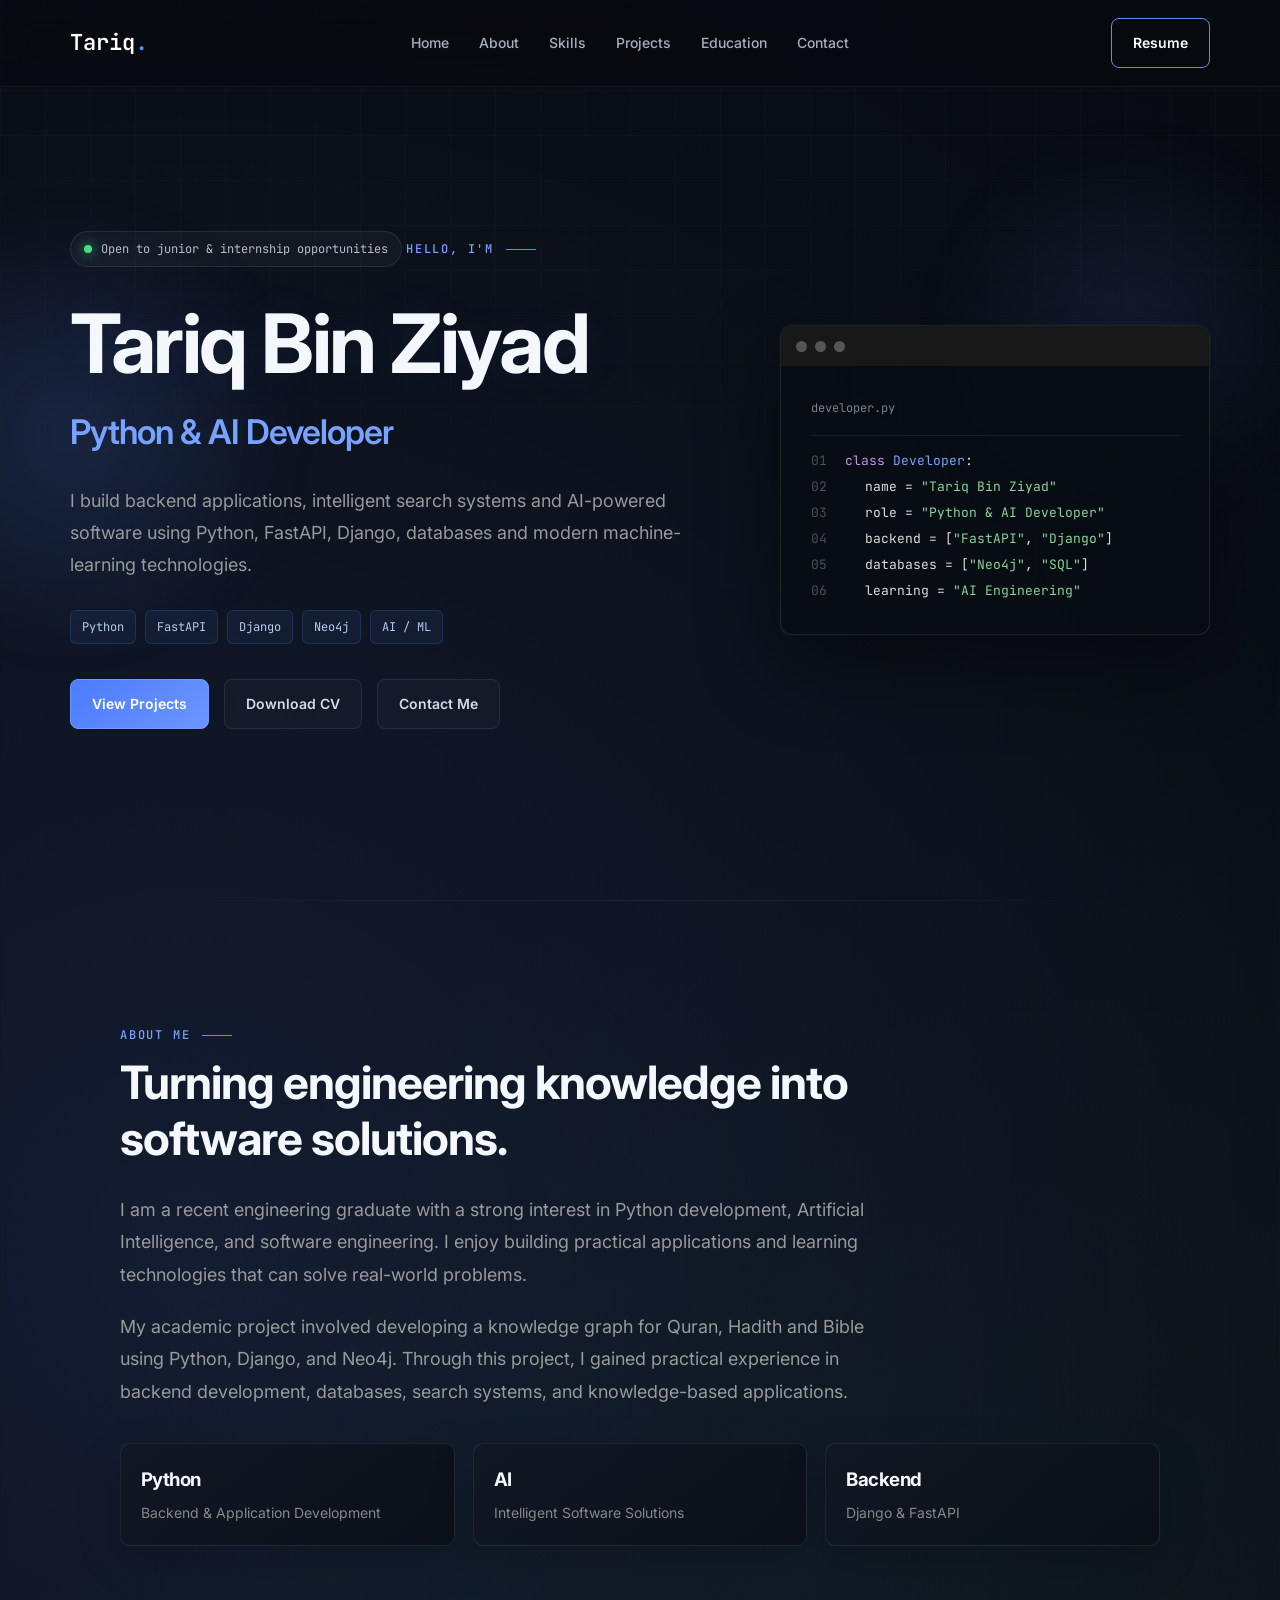
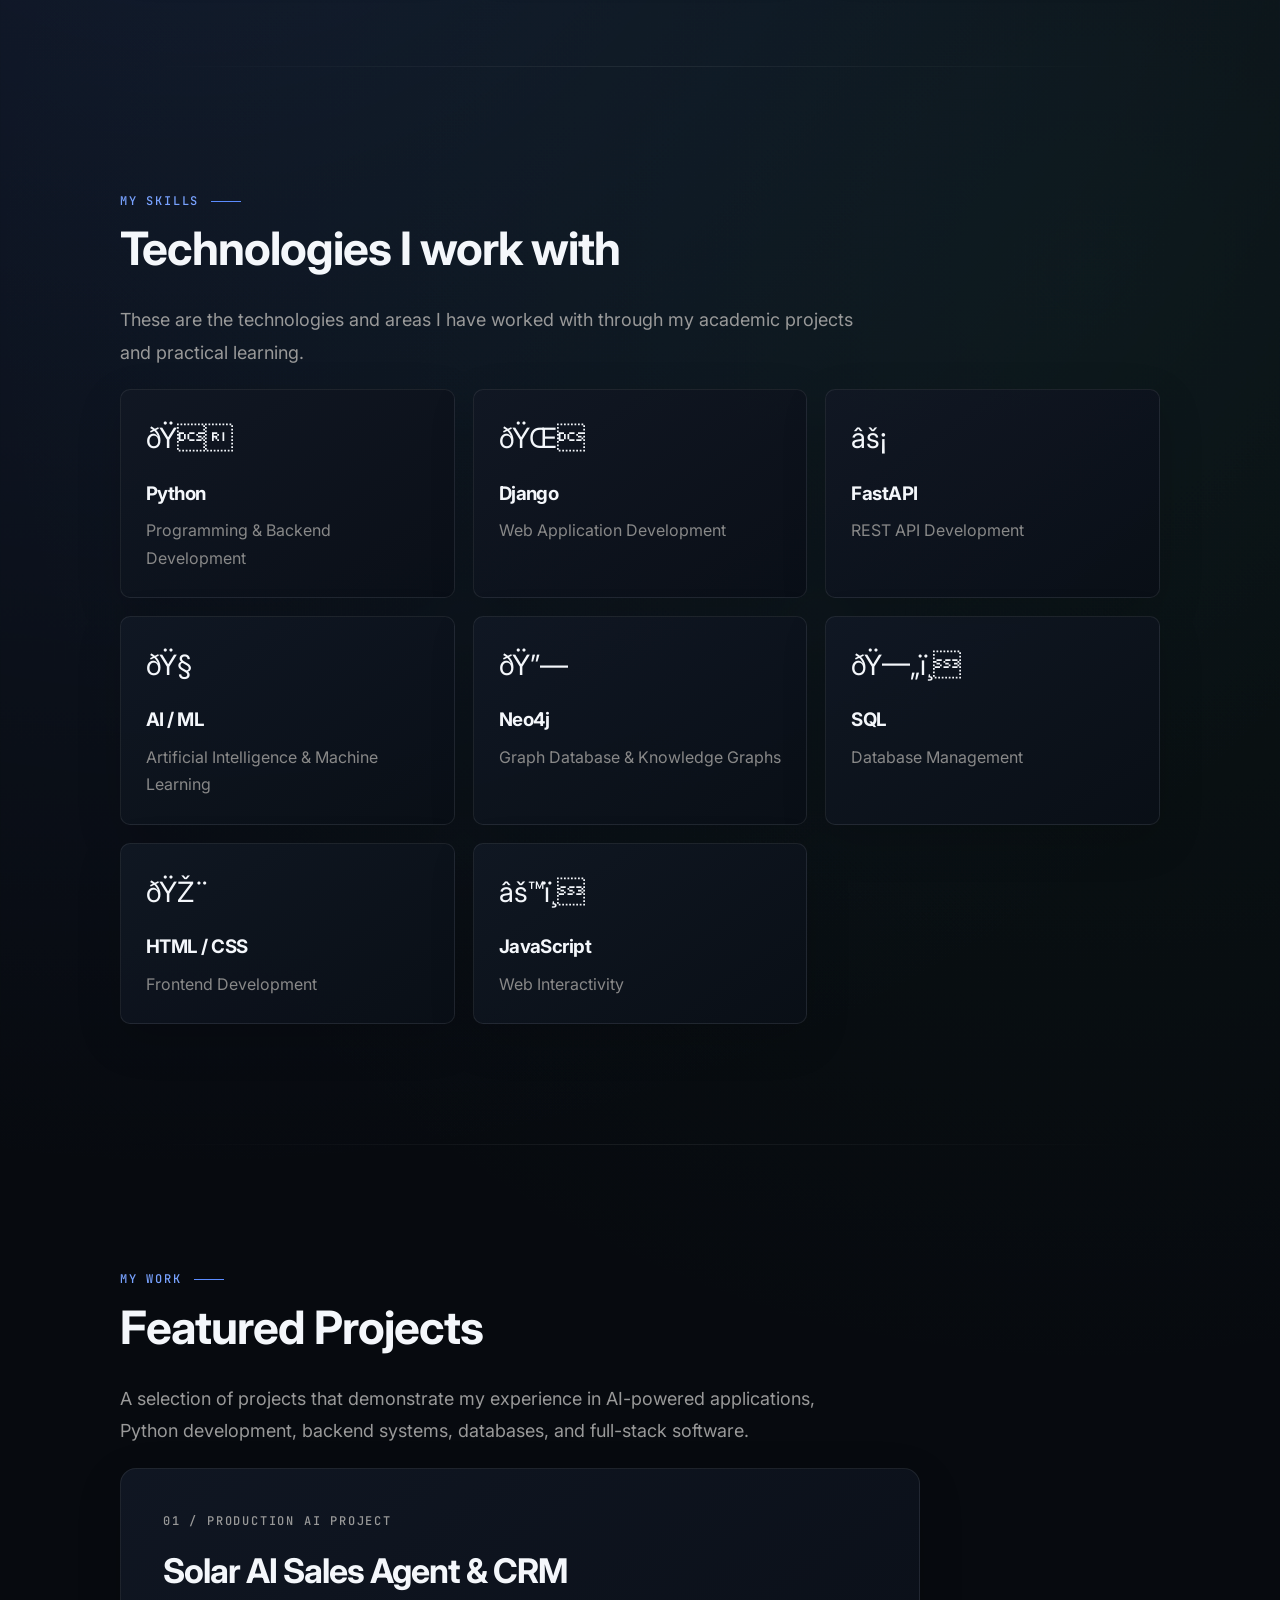
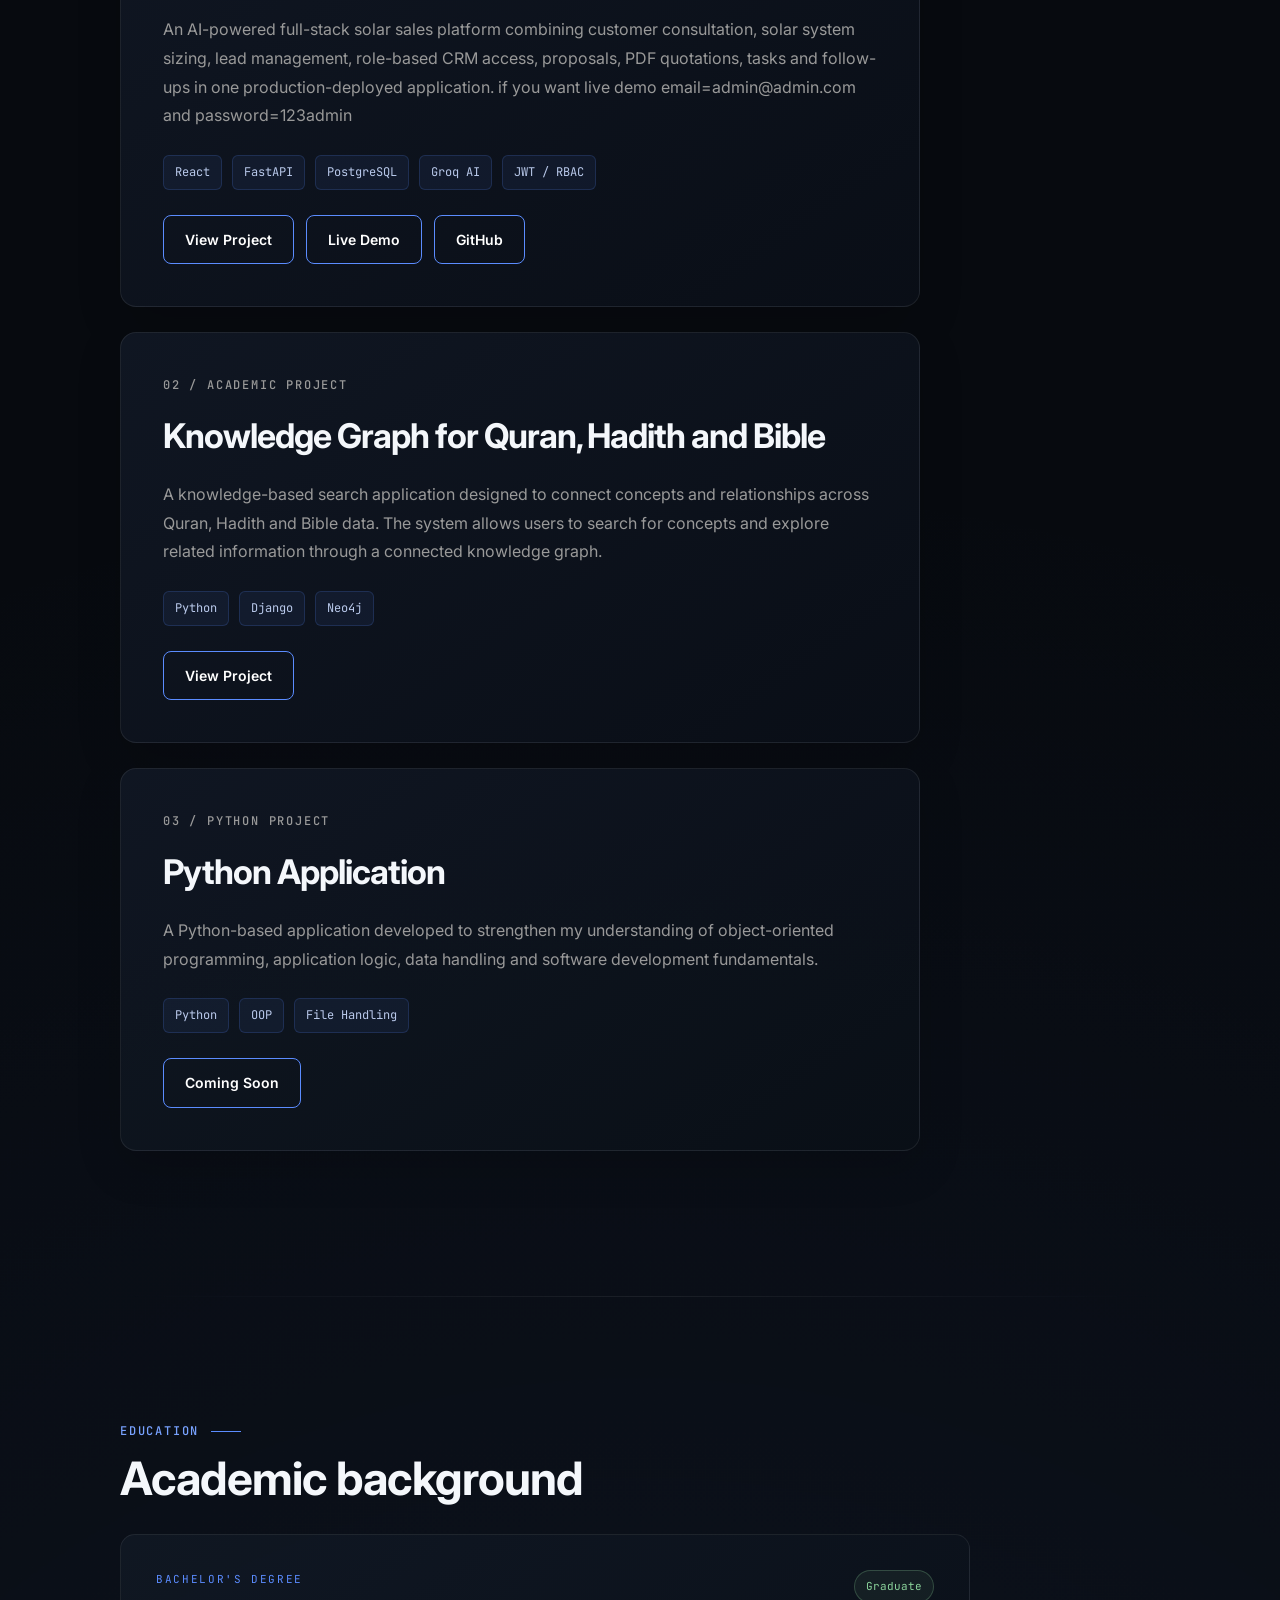
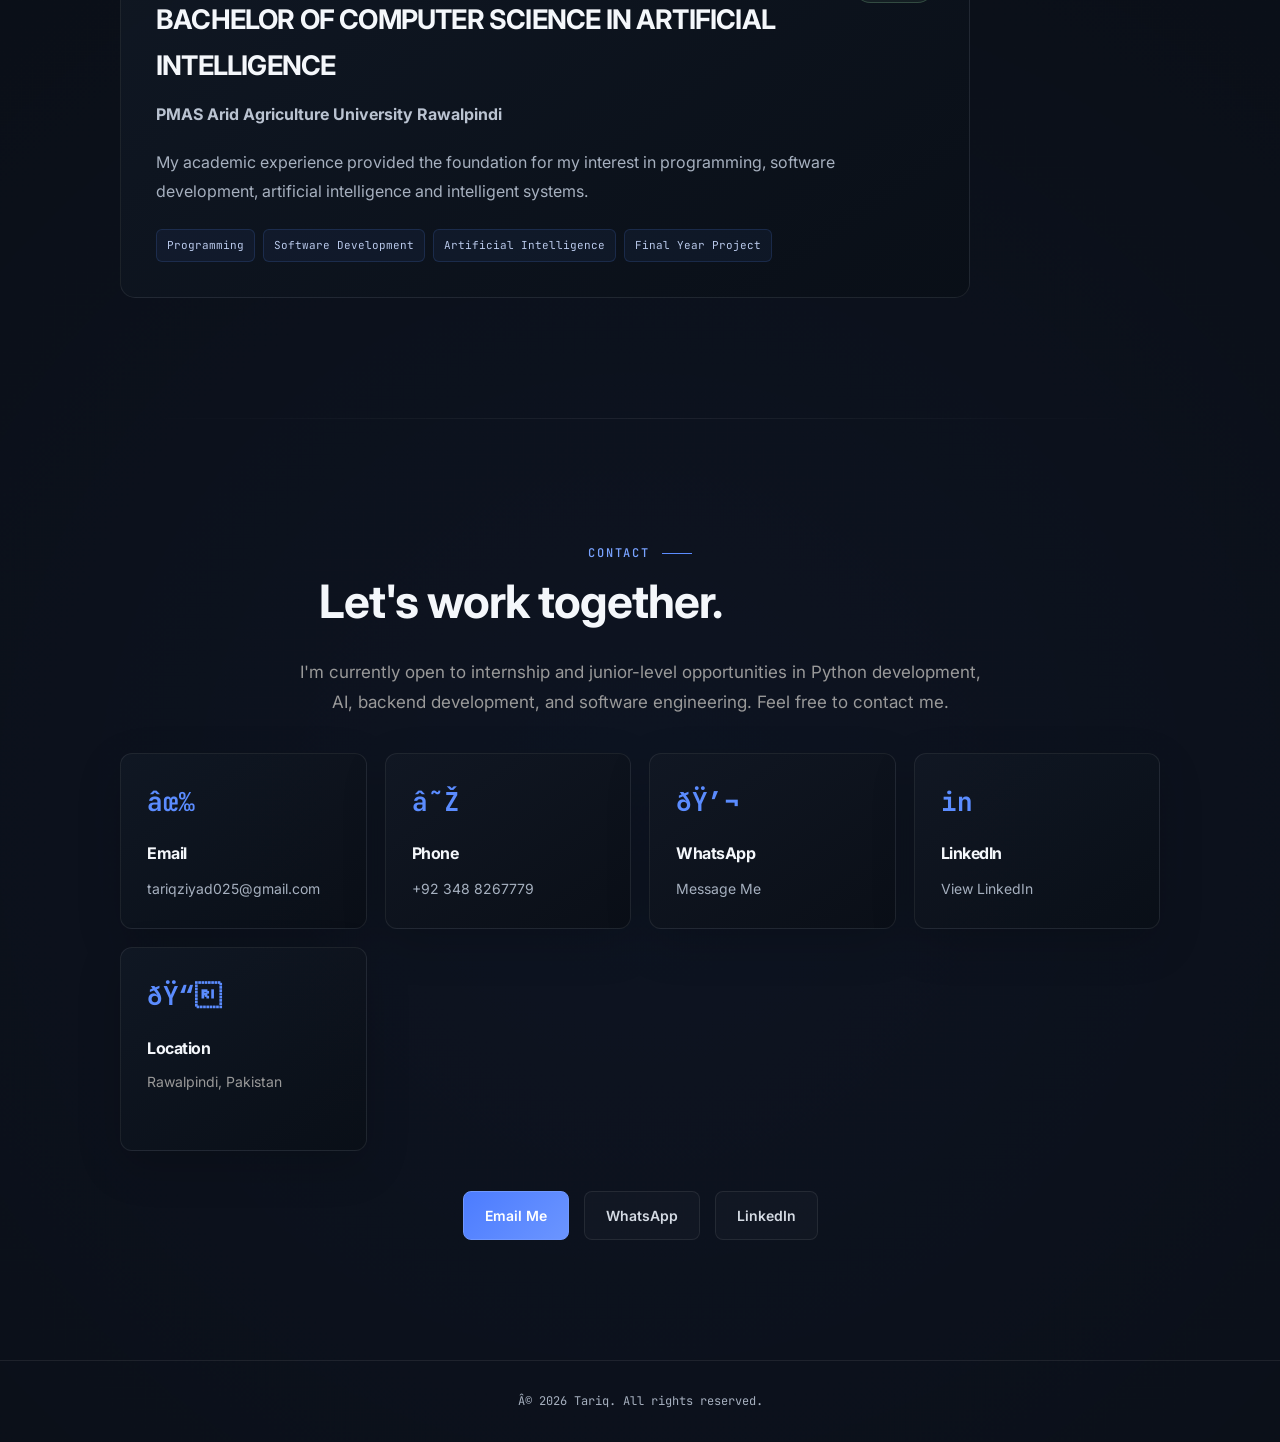
==== commit a10ff003: "Update portfolio with professional resume" ====
--- a/index.html
+++ b/index.html
@@ -1,4 +1,4 @@
-<!DOCTYPE html>
+﻿<!DOCTYPE html>
 <html lang="en">
 
 <head>
@@ -31,7 +31,7 @@
                 <li><a href="#education">Education</a></li>
                 <li><a href="#contact">Contact</a></li>
             </ul>
-            <div class="nav-actions"><a href="assets/cv/Tariq Bin Ziyad Resume.pdf" class="nav-button desktop-cv"
+            <div class="nav-actions"><a href="assets/cv/Tariq-Bin-Ziyad-Resume.pdf" class="nav-button desktop-cv"
                     target="_blank">Resume</a>
                 <button class="menu-button" id="menuButton"
                     aria-label="Open navigation menu"><span></span><span></span><span></span></button>
@@ -51,7 +51,7 @@
             <div class="hero-stack"><span>Python</span><span>FastAPI</span><span>Django</span><span>Neo4j</span><span>AI
                     / ML</span></div>
             <div class="hero-buttons"><a href="#projects" class="primary-button">View Projects</a><a
-                    href="assets/cv/Tariq Bin Ziyad Resume.pdf" target="_blank" class="secondary-button">Download
+                    href="assets/cv/Tariq-Bin-Ziyad-Resume.pdf" target="_blank" class="secondary-button">Download
                     CV</a><a href="#contact" class="secondary-button">Contact Me</a></div>
         </div>
         <div class="hero-card">
@@ -108,42 +108,42 @@
             practical learning.</p>
         <div class="skills-container">
             <div class="skill-card">
-                <div class="skill-icon">🐍</div>
+                <div class="skill-icon">ðŸ</div>
                 <h3>Python</h3>
                 <p>Programming & Backend Development</p>
             </div>
             <div class="skill-card">
-                <div class="skill-icon">🌐</div>
+                <div class="skill-icon">ðŸŒ</div>
                 <h3>Django</h3>
                 <p>Web Application Development</p>
             </div>
             <div class="skill-card">
-                <div class="skill-icon">⚡</div>
+                <div class="skill-icon">âš¡</div>
                 <h3>FastAPI</h3>
                 <p>REST API Development</p>
             </div>
             <div class="skill-card">
-                <div class="skill-icon">🧠</div>
+                <div class="skill-icon">ðŸ§ </div>
                 <h3>AI / ML</h3>
                 <p>Artificial Intelligence & Machine Learning</p>
             </div>
             <div class="skill-card">
-                <div class="skill-icon">🔗</div>
+                <div class="skill-icon">ðŸ”—</div>
                 <h3>Neo4j</h3>
                 <p>Graph Database & Knowledge Graphs</p>
             </div>
             <div class="skill-card">
-                <div class="skill-icon">🗄️</div>
+                <div class="skill-icon">ðŸ—„ï¸</div>
                 <h3>SQL</h3>
                 <p>Database Management</p>
             </div>
             <div class="skill-card">
-                <div class="skill-icon">🎨</div>
+                <div class="skill-icon">ðŸŽ¨</div>
                 <h3>HTML / CSS</h3>
                 <p>Frontend Development</p>
             </div>
             <div class="skill-card">
-                <div class="skill-icon">⚙️</div>
+                <div class="skill-icon">âš™ï¸</div>
                 <h3>JavaScript</h3>
                 <p>Web Interactivity</p>
             </div>
@@ -225,15 +225,15 @@
             AI, backend development, and software engineering. Feel free to contact me.</p>
         <div class="contact-grid">
             <div class="contact-card">
-                <div class="contact-icon">✉</div>
+                <div class="contact-icon">âœ‰</div>
                 <h3>Email</h3><a href="mailto:tariqziyad025@gmail.com">tariqziyad025@gmail.com</a>
             </div>
             <div class="contact-card">
-                <div class="contact-icon">☎</div>
+                <div class="contact-icon">â˜Ž</div>
                 <h3>Phone</h3><a href="tel:+923488267779">+92 348 8267779</a>
             </div>
             <div class="contact-card">
-                <div class="contact-icon">💬</div>
+                <div class="contact-icon">ðŸ’¬</div>
                 <h3>WhatsApp</h3><a href="https://wa.me/923488267779" target="_blank" rel="noopener noreferrer">Message
                     Me</a>
             </div>
@@ -243,7 +243,7 @@
                     rel="noopener noreferrer">View LinkedIn</a>
             </div>
             <div class="contact-card">
-                <div class="contact-icon">📍</div>
+                <div class="contact-icon">ðŸ“</div>
                 <h3>Location</h3>
                 <p>Rawalpindi, Pakistan</p>
             </div>
@@ -254,9 +254,9 @@
                 target="_blank" rel="noopener noreferrer" class="secondary-button">LinkedIn</a></div>
     </section>
     <footer>
-        <p>© 2026 Tariq. All rights reserved.</p>
+        <p>Â© 2026 Tariq. All rights reserved.</p>
     </footer>
     <script src="script.js"></script>
 </body>
 
-</html>+</html>
